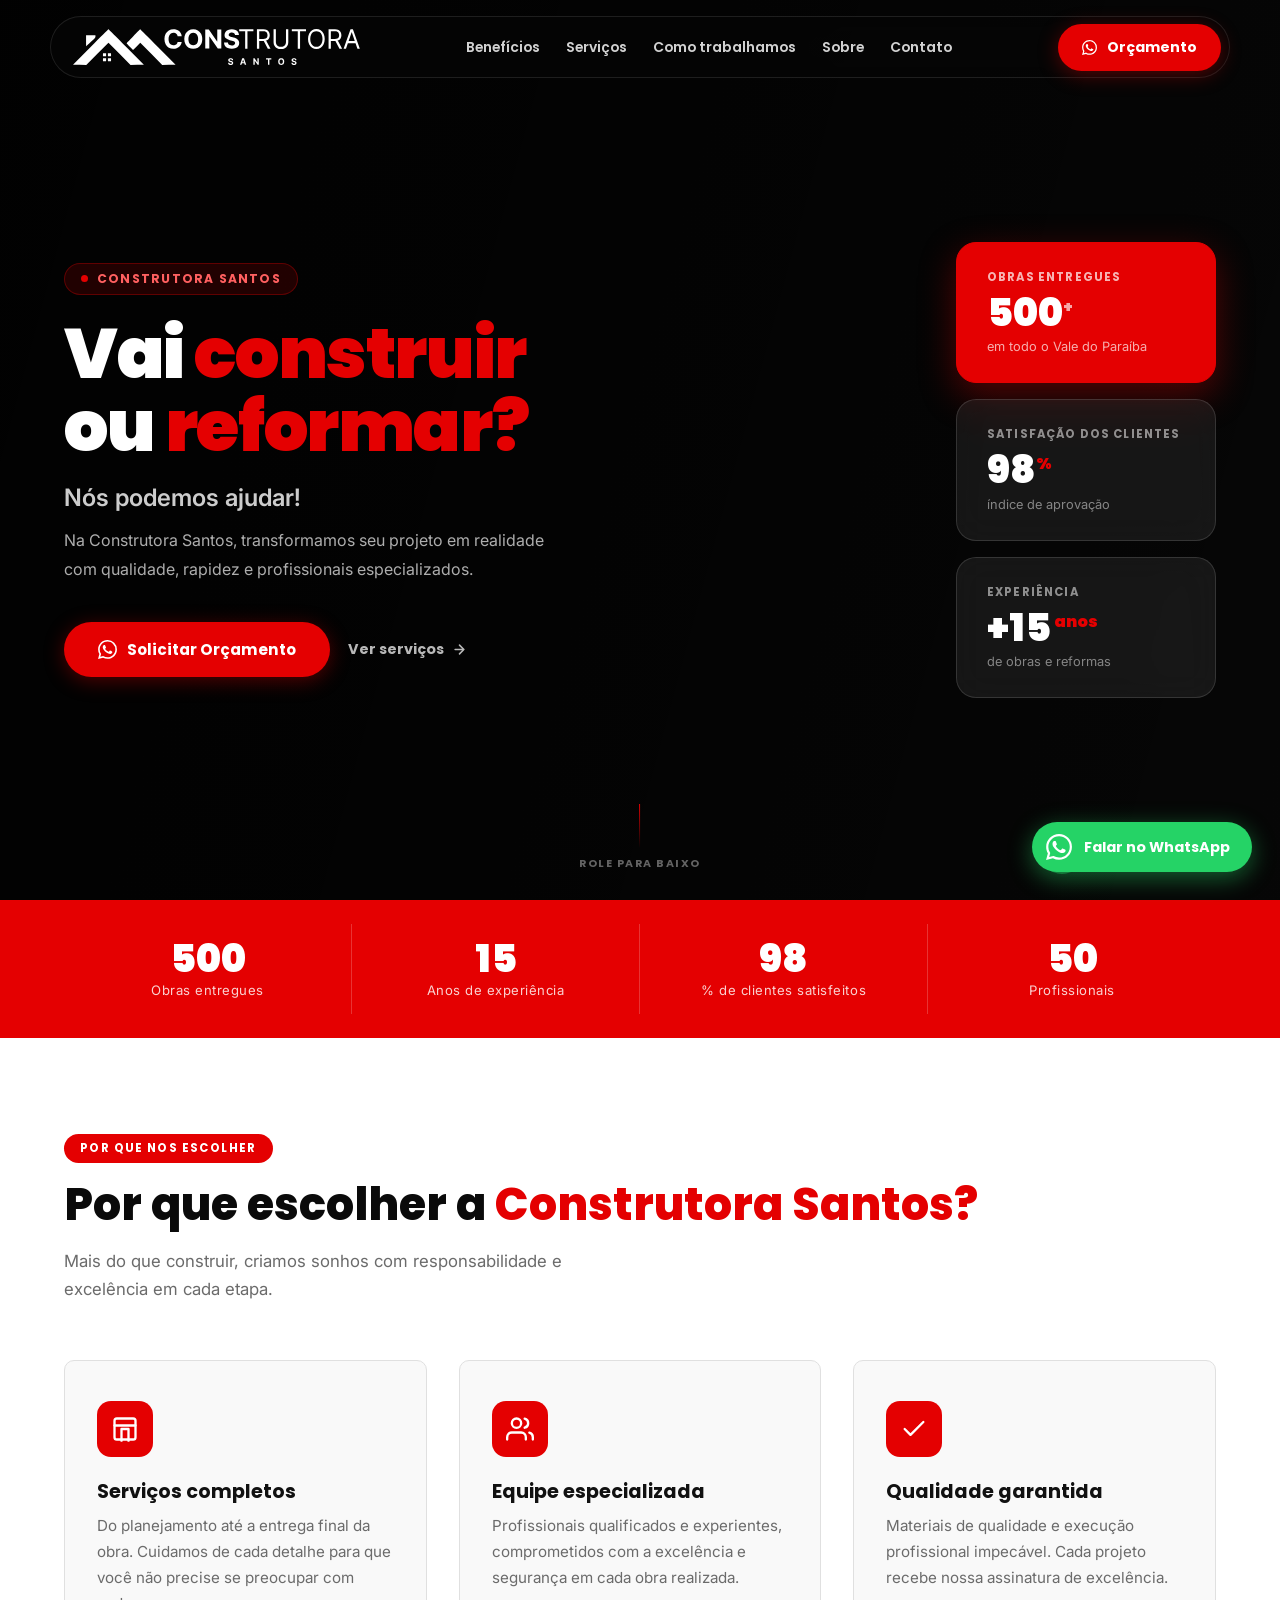
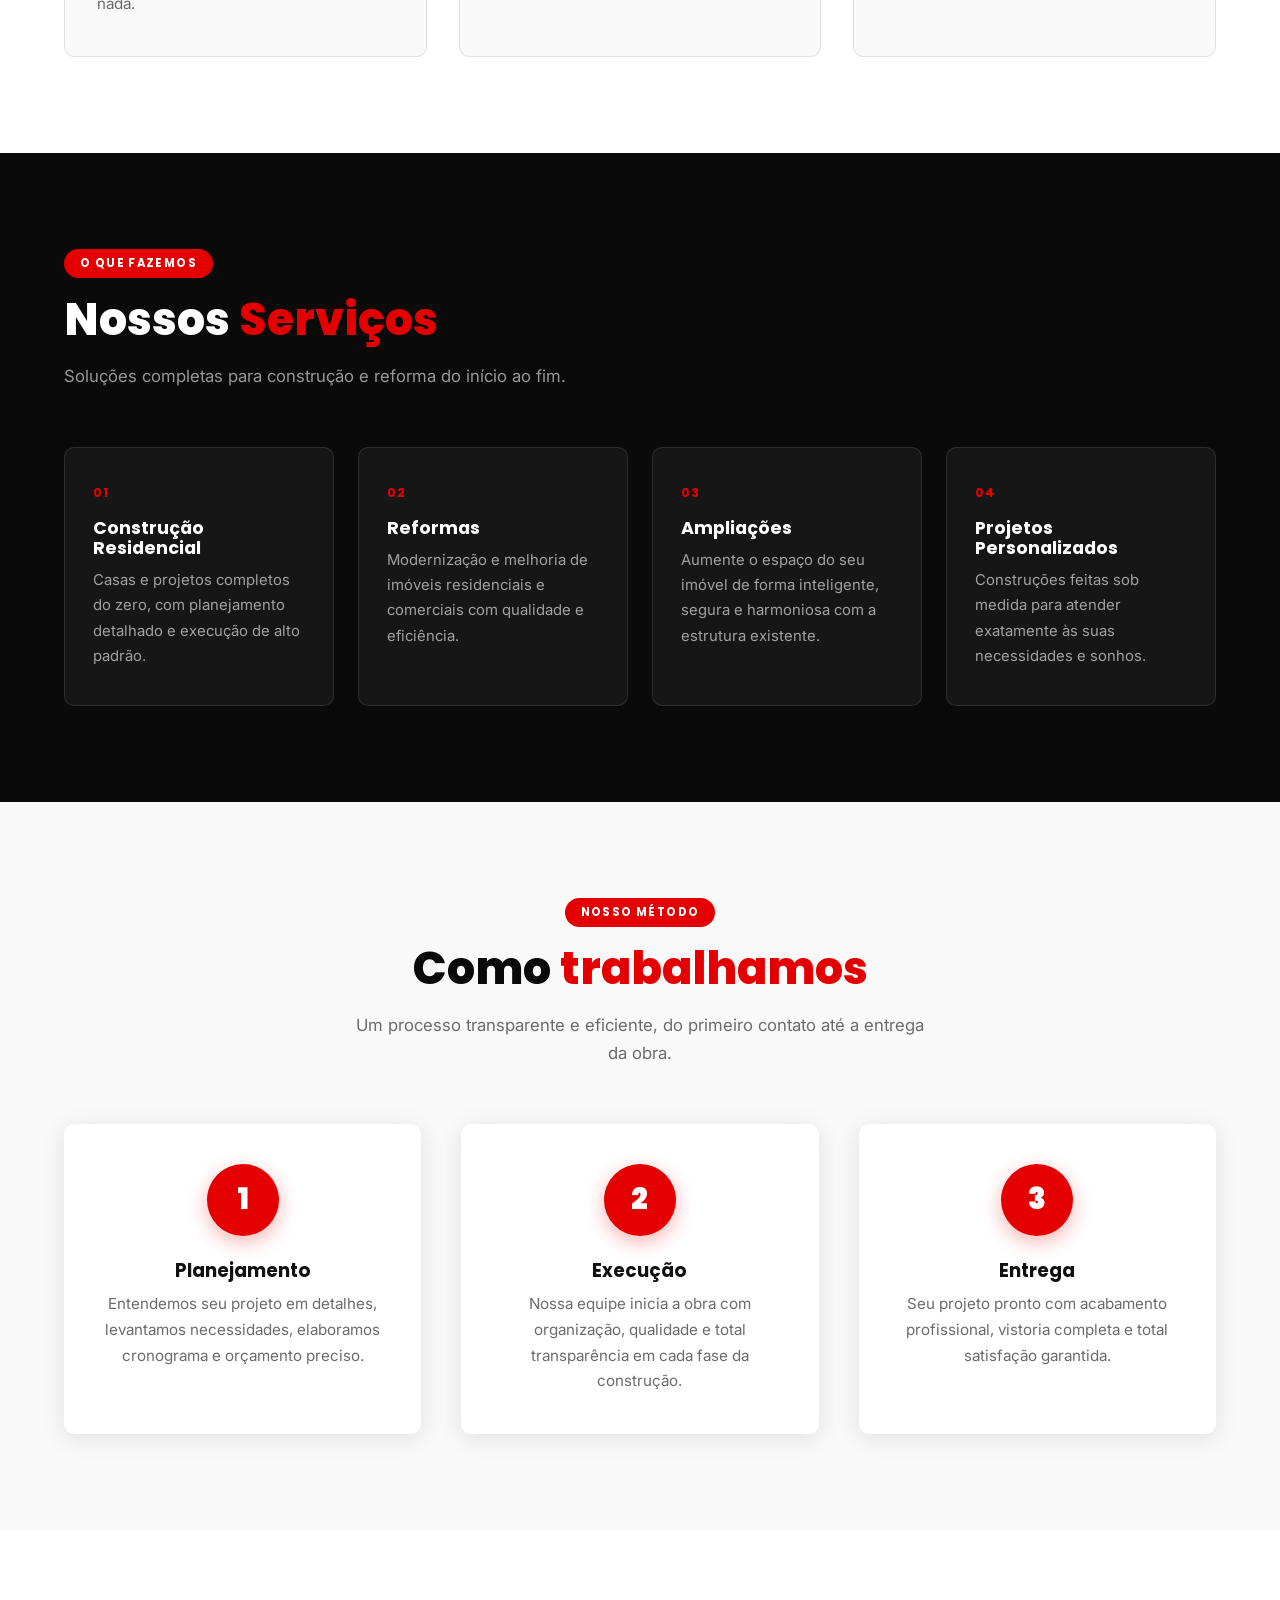
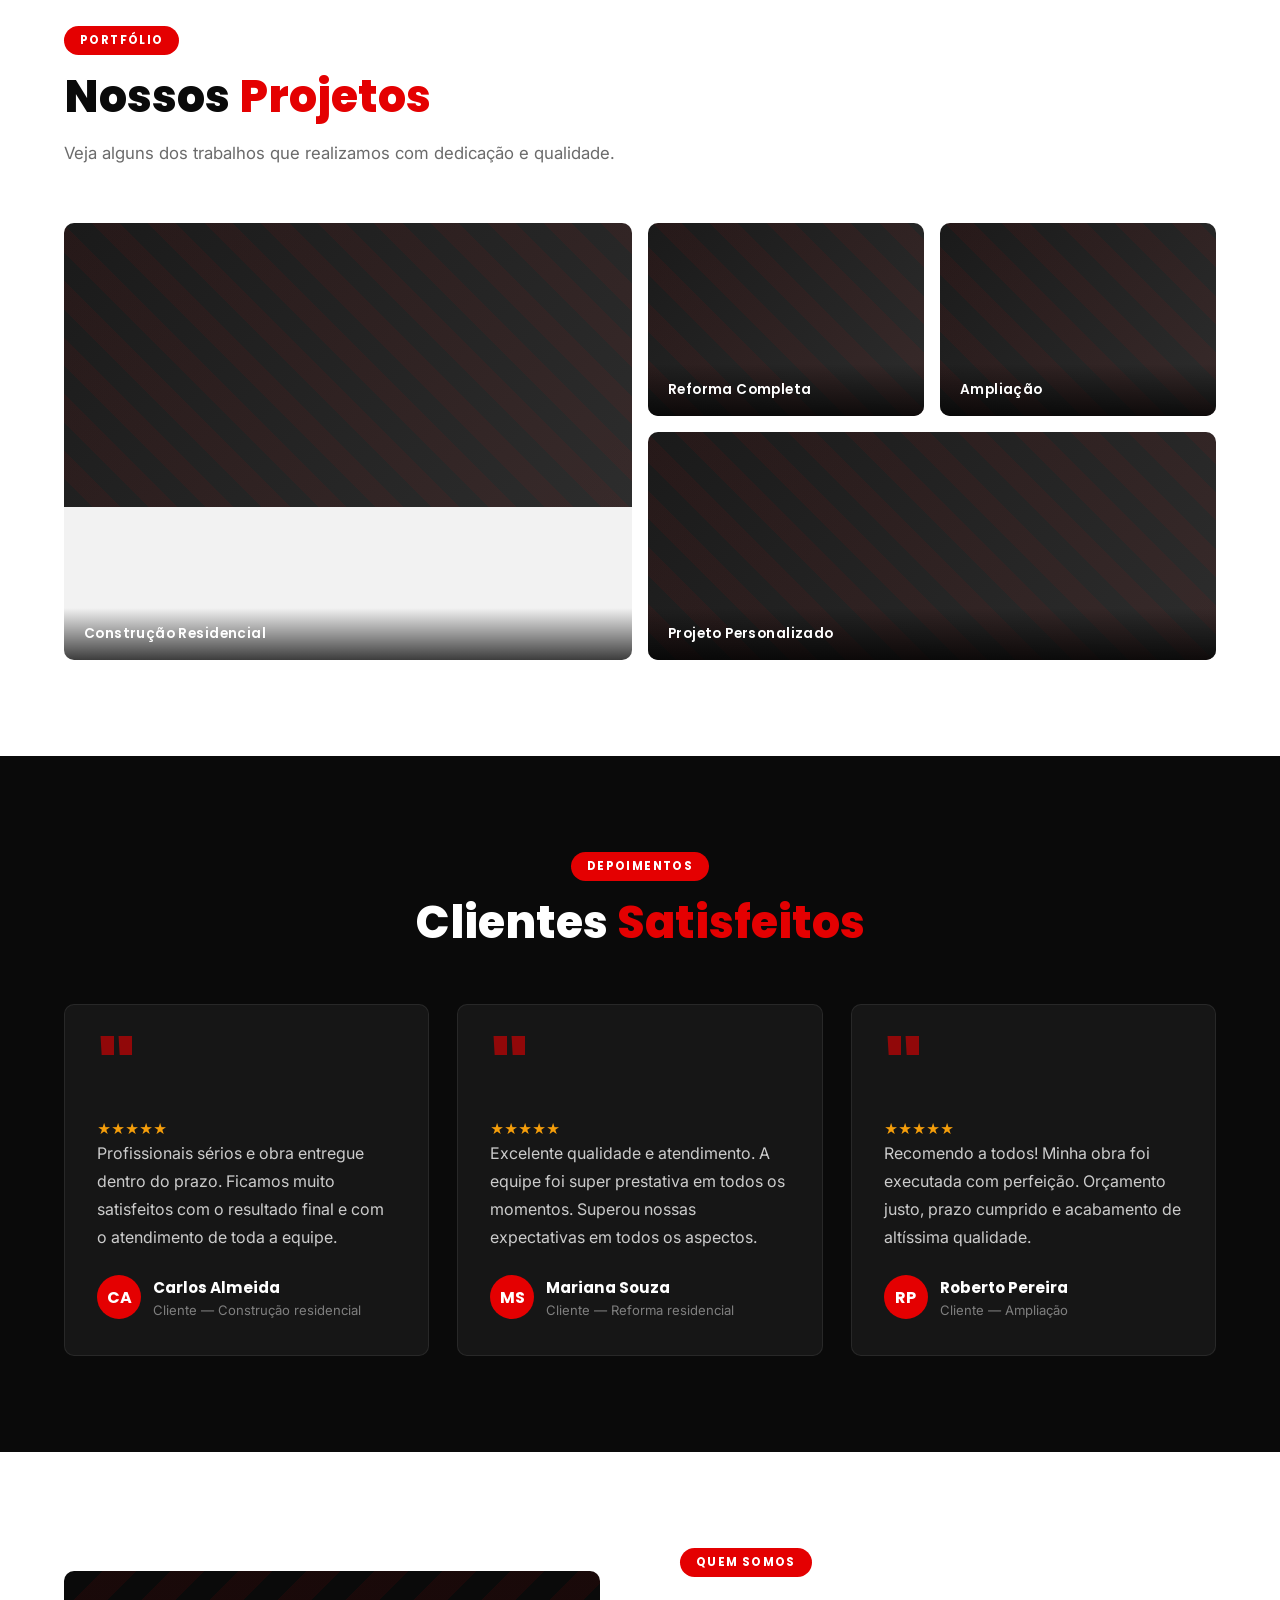
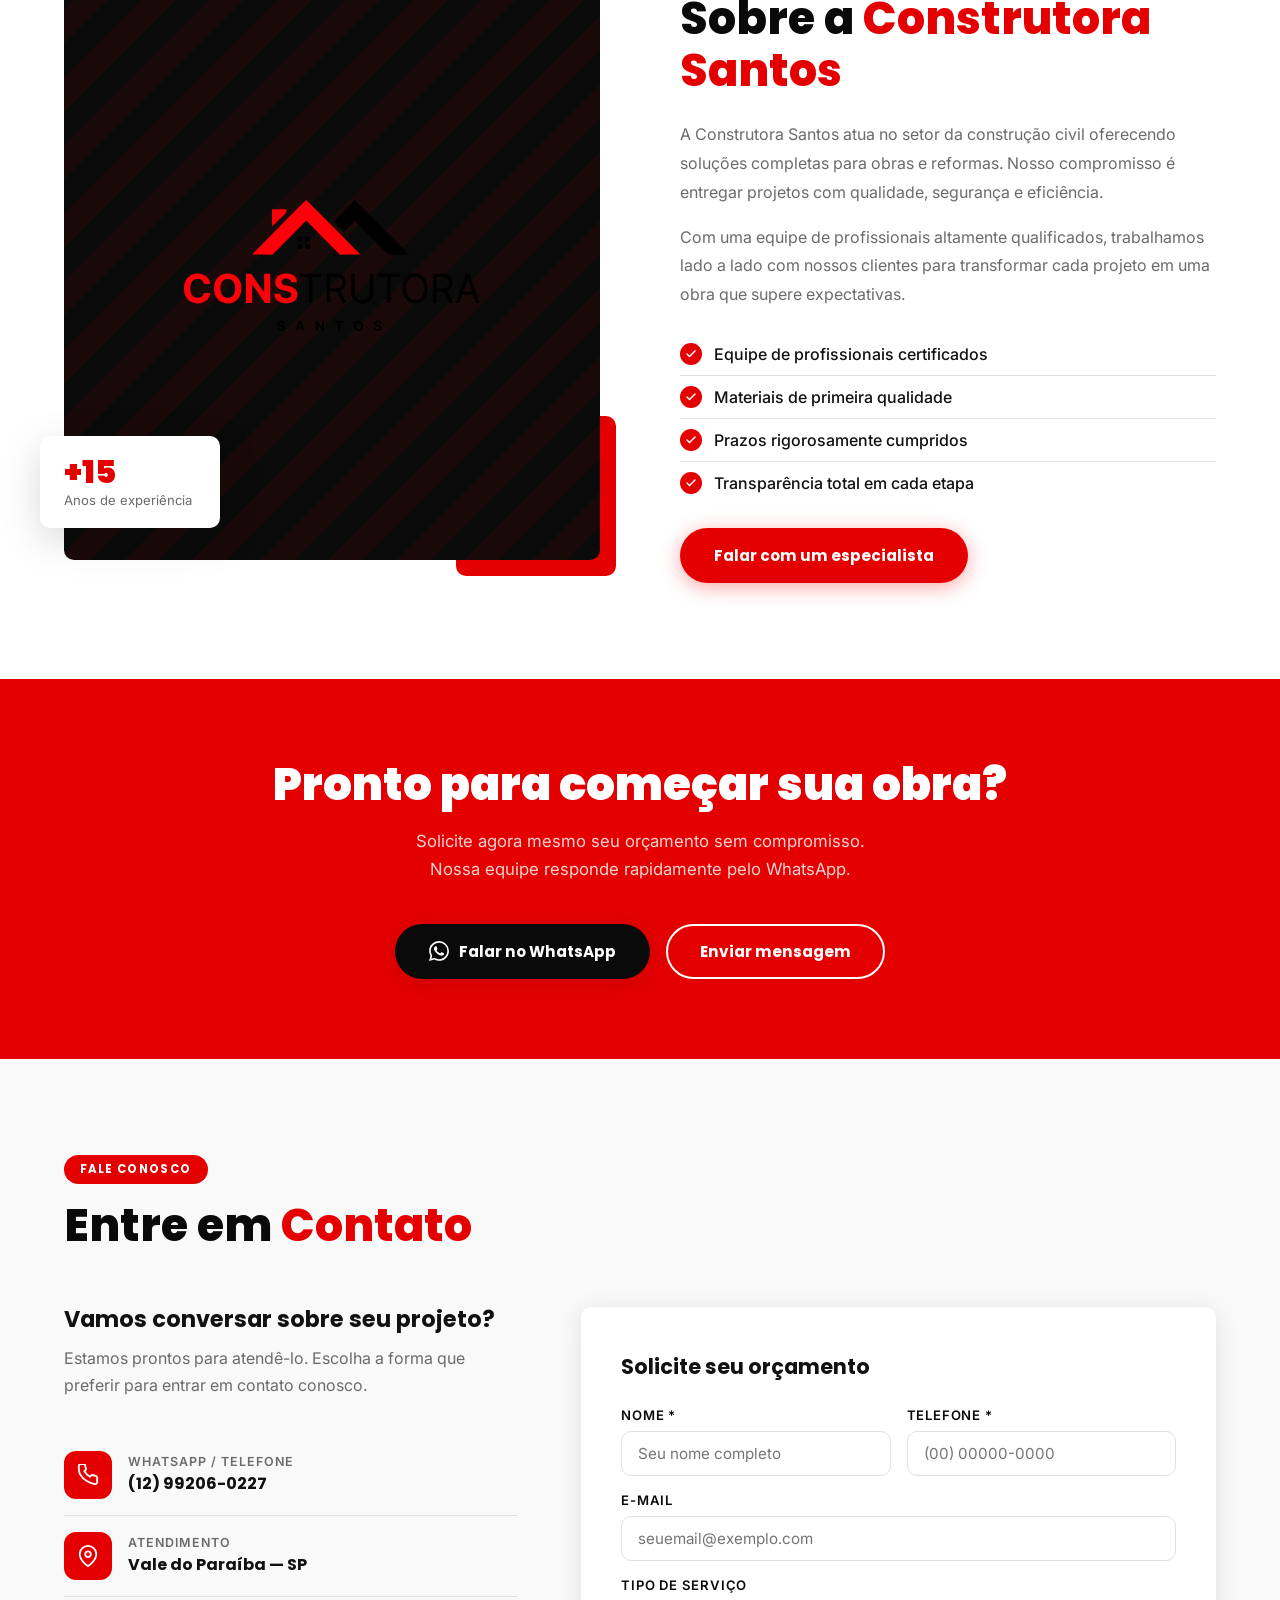
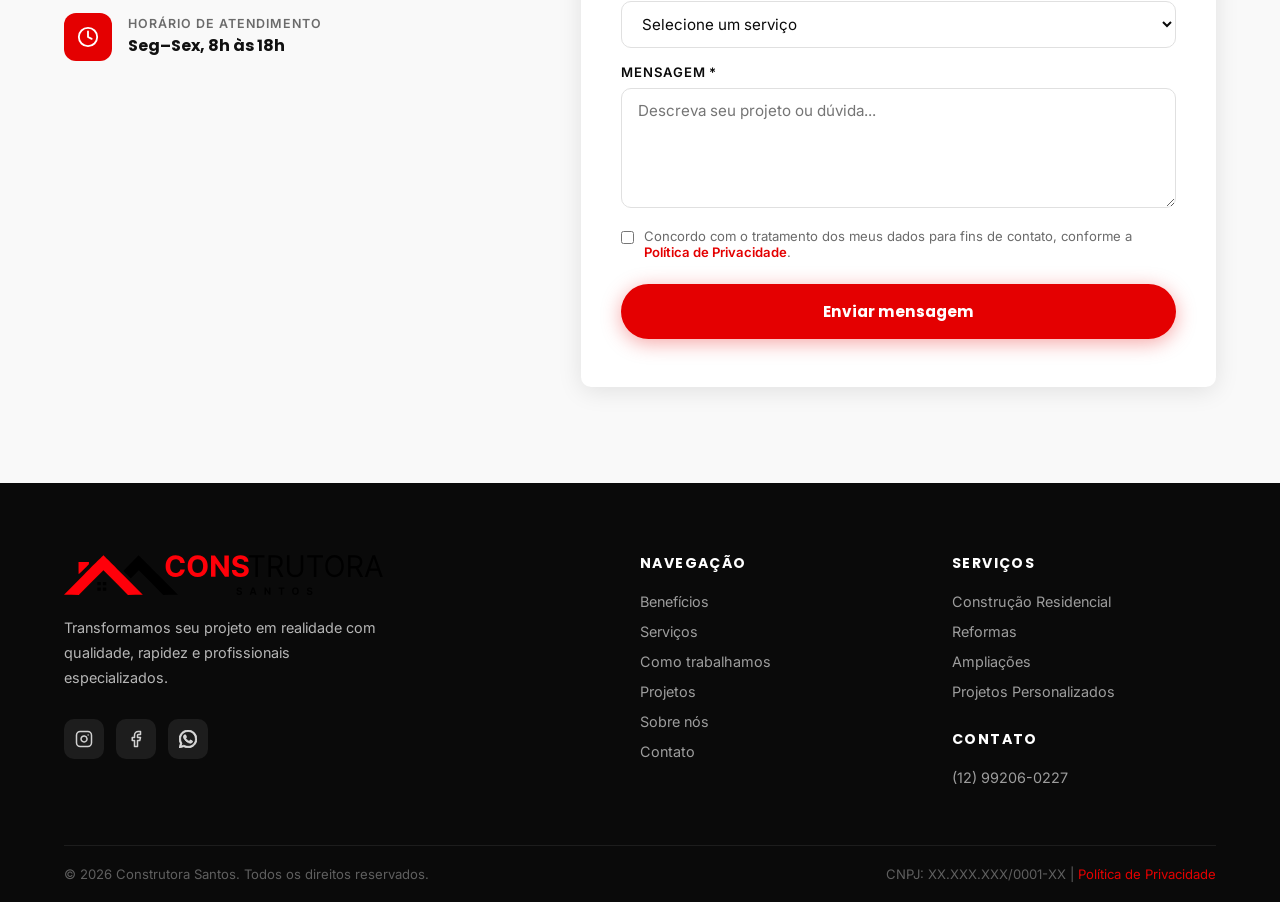
==== index.html @ edf11f4e "feat: site institucional Construtora Santos" ====
<!DOCTYPE html>
<html lang="pt-BR">
<head>
  <meta charset="UTF-8" />
  <meta name="viewport" content="width=device-width, initial-scale=1.0" />
  <title>Construtora Santos | Construção e Reformas com Qualidade</title>
  <meta name="description" content="Vai construir ou reformar? A Construtora Santos transforma seu projeto em realidade com qualidade, rapidez e profissionais especializados." />
  <meta name="keywords" content="construtora, construção civil, reformas, construção residencial, empresa de construção, construtora no Brasil" />
  <meta name="robots" content="index, follow" />
  <link rel="canonical" href="https://construtorasantos.com.br/" />

  <!-- Open Graph -->
  <meta property="og:title" content="Construtora Santos | Construção e Reformas com Qualidade" />
  <meta property="og:description" content="Vai construir ou reformar? A Construtora Santos transforma seu projeto em realidade com qualidade, rapidez e profissionais especializados." />
  <meta property="og:type" content="website" />
  <meta property="og:url" content="https://construtorasantos.com.br/" />

  <!-- Schema.org LocalBusiness -->
  <script type="application/ld+json">
  {
    "@context": "https://schema.org",
    "@type": "LocalBusiness",
    "name": "Construtora Santos",
    "description": "Construção e reformas com qualidade, rapidez e profissionais especializados.",
    "url": "https://construtorasantos.com.br",
    "telephone": "+5512992060227",
    "address": {
      "@type": "PostalAddress",
      "addressCountry": "BR"
    }
  }
  </script>

  <!-- Google Fonts -->
  <link rel="preconnect" href="https://fonts.googleapis.com" />
  <link rel="preconnect" href="https://fonts.gstatic.com" crossorigin />
  <link href="https://fonts.googleapis.com/css2?family=Poppins:wght@400;600;700;800;900&family=Inter:wght@400;500;600&display=swap" rel="stylesheet" />

  <style>
    /* ─── RESET & BASE ─── */
    *, *::before, *::after { box-sizing: border-box; margin: 0; padding: 0; }
    html { scroll-behavior: smooth; font-size: 16px; }
    body {
      font-family: 'Inter', sans-serif;
      background: #ffffff;
      color: #111111;
      overflow-x: hidden;
    }
    img { max-width: 100%; height: auto; display: block; }
    a { text-decoration: none; color: inherit; }
    ul { list-style: none; }

    /* ─── CSS VARIABLES ─── */
    :root {
      --red:     #E40001;
      --red-dk:  #b50001;
      --black:   #0a0a0a;
      --white:   #ffffff;
      --gray-50: #f9f9f9;
      --gray-100:#f2f2f2;
      --gray-200:#e0e0e0;
      --gray-500:#6b6b6b;
      --radius:  10px;
      --shadow:  0 4px 24px rgba(0,0,0,0.10);
      --shadow-lg: 0 12px 40px rgba(0,0,0,0.15);
    }

    /* ─── TYPOGRAPHY ─── */
    h1,h2,h3,h4 { font-family: 'Poppins', sans-serif; line-height: 1.15; }

    /* ─── UTILITY ─── */
    .container { width: 100%; max-width: 1200px; margin: 0 auto; padding: 0 24px; }
    .section { padding: 96px 0; }
    .section-sm { padding: 64px 0; }
    .badge {
      display: inline-block;
      background: var(--red);
      color: var(--white);
      font-family: 'Poppins', sans-serif;
      font-size: 0.72rem;
      font-weight: 700;
      letter-spacing: 0.12em;
      text-transform: uppercase;
      padding: 6px 16px;
      border-radius: 100px;
      margin-bottom: 16px;
    }
    .section-title {
      font-size: clamp(2rem, 4vw, 2.8rem);
      font-weight: 800;
      color: var(--black);
      margin-bottom: 16px;
    }
    .section-title span { color: var(--red); }
    .section-sub {
      font-size: 1.05rem;
      color: var(--gray-500);
      max-width: 580px;
      line-height: 1.7;
    }
    .btn {
      display: inline-flex;
      align-items: center;
      gap: 10px;
      font-family: 'Poppins', sans-serif;
      font-weight: 700;
      font-size: 0.95rem;
      padding: 14px 32px;
      border-radius: 100px;
      cursor: pointer;
      transition: all 0.25s ease;
      border: 2px solid transparent;
    }
    .btn-primary {
      background: var(--red);
      color: var(--white);
      box-shadow: 0 4px 20px rgba(228,0,1,0.35);
    }
    .btn-primary:hover {
      background: var(--red-dk);
      box-shadow: 0 6px 28px rgba(228,0,1,0.45);
      transform: translateY(-2px);
    }
    .btn-outline {
      background: transparent;
      color: var(--white);
      border-color: var(--white);
    }
    .btn-outline:hover {
      background: var(--white);
      color: var(--black);
      transform: translateY(-2px);
    }
    .btn-dark {
      background: var(--black);
      color: var(--white);
      box-shadow: var(--shadow);
    }
    .btn-dark:hover {
      background: #222;
      transform: translateY(-2px);
      box-shadow: var(--shadow-lg);
    }

    /* ─── SCROLL REVEAL ─── */
    .reveal {
      opacity: 0;
      transform: translateY(36px);
      transition: opacity 0.7s ease, transform 0.7s ease;
    }
    .reveal.visible {
      opacity: 1;
      transform: translateY(0);
    }

    /* ─────────────────────────────────────────
       HEADER — Floating Island Nav
    ───────────────────────────────────────── */
    header {
      position: fixed;
      top: 16px;
      left: 50%;
      transform: translateX(-50%);
      width: calc(100% - 32px);
      max-width: 1180px;
      z-index: 1000;
      pointer-events: none;
    }
    .nav-inner {
      pointer-events: all;
      display: flex;
      align-items: center;
      justify-content: space-between;
      gap: 16px;
      height: 62px;
      padding: 0 8px 0 22px;
      background: rgba(6, 6, 6, 0.70);
      backdrop-filter: blur(28px);
      -webkit-backdrop-filter: blur(28px);
      border: 1px solid rgba(255,255,255,0.10);
      border-radius: 100px;
      transition: background 0.4s ease, border-color 0.4s ease, box-shadow 0.4s ease;
    }
    header.scrolled .nav-inner {
      background: rgba(255,255,255,0.97);
      border-color: rgba(0,0,0,0.07);
      box-shadow: 0 8px 48px rgba(0,0,0,0.12), 0 2px 8px rgba(0,0,0,0.06);
    }
    .nav-logo { flex-shrink: 0; }
    .nav-logo img { height: 36px; width: auto; display: block; }
    .nav-links {
      display: flex;
      gap: 26px;
      flex: 1;
      justify-content: center;
    }
    .nav-links a {
      font-family: 'Poppins', sans-serif;
      font-size: 0.87rem;
      font-weight: 600;
      color: rgba(255,255,255,0.82);
      transition: color 0.2s;
      white-space: nowrap;
      padding: 4px 0;
    }
    .nav-links a:hover { color: var(--red); }
    header.scrolled .nav-links a { color: var(--black); }
    header.scrolled .nav-links a:hover { color: var(--red); }
    .nav-cta { flex-shrink: 0; }
    /* hamburger */
    .hamburger {
      display: none;
      flex-direction: column;
      gap: 5px;
      cursor: pointer;
      padding: 6px 8px;
      background: none;
      border: none;
      margin-right: 2px;
    }
    .hamburger span {
      display: block;
      width: 22px; height: 2px;
      background: rgba(255,255,255,0.9);
      border-radius: 4px;
      transition: all 0.3s;
    }
    header.scrolled .hamburger span { background: var(--black); }
    .hamburger.active span:nth-child(1) { transform: rotate(45deg) translate(4px, 4px); }
    .hamburger.active span:nth-child(2) { opacity: 0; transform: scaleX(0); }
    .hamburger.active span:nth-child(3) { transform: rotate(-45deg) translate(4px, -4px); }

    /* mobile nav — dark glass drawer */
    .mobile-menu {
      display: none;
      position: fixed;
      top: 90px; left: 16px; right: 16px;
      background: rgba(8,8,8,0.95);
      backdrop-filter: blur(28px);
      -webkit-backdrop-filter: blur(28px);
      border: 1px solid rgba(255,255,255,0.10);
      border-radius: 20px;
      padding: 12px;
      z-index: 999;
      box-shadow: 0 24px 64px rgba(0,0,0,0.45);
    }
    .mobile-menu.open { display: block; }
    .mobile-menu a {
      display: block;
      font-family: 'Poppins', sans-serif;
      font-weight: 600;
      font-size: 1rem;
      color: rgba(255,255,255,0.80);
      padding: 13px 16px;
      border-radius: 12px;
      transition: background 0.2s, color 0.2s;
    }
    .mobile-menu a:hover, .mobile-menu a:focus { background: rgba(228,0,1,0.15); color: var(--red); }

    /* logo states */
    header:not(.scrolled) .logo-scrolled { display: none; }
    header.scrolled .logo-default { display: none; }

    /* ─────────────────────────────────────────
       HERO — Fixed Parallax Photo
    ───────────────────────────────────────── */
    #hero {
      position: relative;
      min-height: 100svh;
      display: flex;
      align-items: center;
      background-image: url('https://images.unsplash.com/photo-1504307651254-35680f356dfd?auto=format&fit=crop&w=1920&q=80');
      background-size: cover;
      background-position: center 40%;
      background-attachment: fixed;
      background-color: var(--black);
    }
    /* iOS Safari não suporta fixed — fallback suave */
    @supports (-webkit-touch-callout: none) {
      #hero { background-attachment: scroll; }
    }
    .hero-overlay {
      position: absolute;
      inset: 0;
      background: linear-gradient(
        105deg,
        rgba(0,0,0,0.88) 0%,
        rgba(0,0,0,0.72) 45%,
        rgba(0,0,0,0.38) 100%
      );
    }
    .hero-content {
      position: relative;
      z-index: 2;
      padding: 140px 0 100px;
      display: grid;
      grid-template-columns: 1.05fr 0.95fr;
      gap: 56px;
      align-items: center;
      width: 100%;
    }
    /* ── Hero texto (esquerda) ── */
    .hero-tag {
      display: inline-flex;
      align-items: center;
      gap: 9px;
      background: rgba(228,0,1,0.14);
      border: 1px solid rgba(228,0,1,0.32);
      border-radius: 100px;
      padding: 6px 16px;
      font-size: 0.76rem;
      font-weight: 700;
      font-family: 'Poppins', sans-serif;
      color: #ff6060;
      letter-spacing: 0.10em;
      text-transform: uppercase;
      margin-bottom: 22px;
    }
    .hero-tag::before {
      content: '';
      width: 7px; height: 7px;
      background: var(--red);
      border-radius: 50%;
      flex-shrink: 0;
      animation: blink 1.6s ease-in-out infinite;
    }
    @keyframes blink {
      0%, 100% { opacity: 1; box-shadow: 0 0 0 0 rgba(228,0,1,0.6); }
      50%       { opacity: 0.4; box-shadow: 0 0 0 5px rgba(228,0,1,0); }
    }
    .hero-title {
      font-size: clamp(2.8rem, 5.5vw, 5rem);
      font-weight: 900;
      color: var(--white);
      line-height: 1.04;
      letter-spacing: -0.02em;
      margin-bottom: 20px;
    }
    .hero-title em {
      font-style: normal;
      color: var(--red);
    }
    .hero-subtitle {
      font-size: clamp(1.1rem, 2vw, 1.5rem);
      font-weight: 600;
      color: rgba(255,255,255,0.80);
      margin-bottom: 14px;
    }
    .hero-desc {
      font-size: 1rem;
      color: rgba(255,255,255,0.68);
      max-width: 480px;
      line-height: 1.80;
      margin-bottom: 38px;
    }
    .hero-actions {
      display: flex;
      gap: 14px;
      flex-wrap: wrap;
      align-items: center;
    }
    .btn-ghost {
      display: inline-flex;
      align-items: center;
      gap: 8px;
      color: rgba(255,255,255,0.72);
      font-family: 'Poppins', sans-serif;
      font-weight: 700;
      font-size: 0.9rem;
      transition: color 0.2s;
      padding: 14px 4px;
    }
    .btn-ghost:hover { color: var(--white); }
    .btn-ghost svg { transition: transform 0.22s; }
    .btn-ghost:hover svg { transform: translateX(5px); }
    /* ── Hero cards (direita) ── */
    .hero-right {
      display: flex;
      flex-direction: column;
      gap: 16px;
      align-items: flex-end;
    }
    .hero-card {
      background: rgba(255,255,255,0.07);
      border: 1px solid rgba(255,255,255,0.13);
      backdrop-filter: blur(16px);
      -webkit-backdrop-filter: blur(16px);
      border-radius: 20px;
      padding: 26px 30px;
      width: 260px;
      transition: transform 0.3s, background 0.3s;
    }
    .hero-card:hover {
      transform: translateY(-3px);
      background: rgba(255,255,255,0.11);
    }
    .hero-card.accent {
      background: var(--red);
      border-color: var(--red);
      box-shadow: 0 12px 36px rgba(228,0,1,0.35);
    }
    .hero-card.accent:hover { background: var(--red-dk); }
    .hero-card-label {
      font-size: 0.72rem;
      font-weight: 700;
      font-family: 'Poppins', sans-serif;
      color: rgba(255,255,255,0.52);
      text-transform: uppercase;
      letter-spacing: 0.10em;
      margin-bottom: 8px;
    }
    .hero-card.accent .hero-card-label { color: rgba(255,255,255,0.70); }
    .hero-card-value {
      font-family: 'Poppins', sans-serif;
      font-size: 2.4rem;
      font-weight: 900;
      color: var(--white);
      line-height: 1;
    }
    .hero-card-value sup {
      font-size: 1rem;
      color: var(--red);
      vertical-align: super;
    }
    .hero-card.accent .hero-card-value sup { color: rgba(255,255,255,0.65); }
    .hero-card-sub {
      font-size: 0.80rem;
      color: rgba(255,255,255,0.48);
      margin-top: 6px;
      line-height: 1.4;
    }
    .hero-card.accent .hero-card-sub { color: rgba(255,255,255,0.68); }
    /* ── Scroll hint ── */
    .hero-scroll-hint {
      position: absolute;
      bottom: 28px; left: 50%;
      transform: translateX(-50%);
      z-index: 3;
      display: flex;
      flex-direction: column;
      align-items: center;
      gap: 8px;
      color: rgba(255,255,255,0.38);
      font-size: 0.68rem;
      font-family: 'Poppins', sans-serif;
      font-weight: 700;
      letter-spacing: 0.14em;
      text-transform: uppercase;
    }
    .scroll-line {
      width: 1px;
      height: 44px;
      background: linear-gradient(to bottom, var(--red), transparent);
      animation: scrollLine 2s ease-in-out infinite;
    }
    @keyframes scrollLine {
      0%   { transform: scaleY(0) translateY(0); transform-origin: top; }
      50%  { transform: scaleY(1) translateY(0); transform-origin: top; }
      100% { transform: scaleY(0) translateY(44px); transform-origin: bottom; }
    }
    /* ── Hero responsive ── */
    @media (max-width: 960px) {
      .hero-content { grid-template-columns: 1fr; padding: 140px 0 90px; }
      .hero-right { display: none; }
    }

    /* ─────────────────────────────────────────
       STRIP / NÚMEROS
    ───────────────────────────────────────── */
    #strip {
      background: var(--red);
      padding: 24px 0;
      overflow: hidden;
    }
    .strip-inner {
      display: flex;
      gap: 0;
      flex-wrap: wrap;
    }
    .strip-item {
      flex: 1 1 200px;
      text-align: center;
      padding: 16px 24px;
      border-right: 1px solid rgba(255,255,255,0.2);
    }
    .strip-item:last-child { border-right: none; }
    .strip-num {
      font-family: 'Poppins', sans-serif;
      font-size: 2.4rem;
      font-weight: 900;
      color: var(--white);
      line-height: 1;
    }
    .strip-label {
      font-size: 0.82rem;
      color: rgba(255,255,255,0.82);
      margin-top: 4px;
      letter-spacing: 0.04em;
    }

    /* ─────────────────────────────────────────
       BENEFÍCIOS
    ───────────────────────────────────────── */
    #beneficios { background: var(--white); }
    .beneficios-grid {
      display: grid;
      grid-template-columns: repeat(auto-fit, minmax(280px, 1fr));
      gap: 32px;
      margin-top: 56px;
    }
    .beneficio-card {
      background: var(--gray-50);
      border-radius: var(--radius);
      padding: 40px 32px;
      border: 1px solid var(--gray-200);
      position: relative;
      overflow: hidden;
      transition: transform 0.3s, box-shadow 0.3s;
    }
    .beneficio-card::before {
      content: '';
      position: absolute;
      top: 0; left: 0;
      width: 4px; height: 100%;
      background: var(--red);
      transform: scaleY(0);
      transform-origin: top;
      transition: transform 0.3s;
    }
    .beneficio-card:hover { transform: translateY(-6px); box-shadow: var(--shadow-lg); }
    .beneficio-card:hover::before { transform: scaleY(1); }
    .beneficio-icon {
      width: 56px; height: 56px;
      background: var(--red);
      border-radius: 14px;
      display: flex; align-items: center; justify-content: center;
      margin-bottom: 24px;
    }
    .beneficio-icon svg { width: 28px; height: 28px; stroke: var(--white); }
    .beneficio-card h3 {
      font-size: 1.2rem;
      font-weight: 700;
      margin-bottom: 10px;
    }
    .beneficio-card p { color: var(--gray-500); line-height: 1.7; font-size: 0.95rem; }

    /* ─────────────────────────────────────────
       SERVIÇOS
    ───────────────────────────────────────── */
    #servicos { background: var(--black); }
    #servicos .section-title { color: var(--white); }
    #servicos .section-sub { color: rgba(255,255,255,0.58); }
    .servicos-grid {
      display: grid;
      grid-template-columns: repeat(auto-fit, minmax(250px, 1fr));
      gap: 24px;
      margin-top: 56px;
    }
    .servico-card {
      background: rgba(255,255,255,0.05);
      border: 1px solid rgba(255,255,255,0.10);
      border-radius: var(--radius);
      padding: 36px 28px;
      transition: all 0.3s;
      cursor: default;
    }
    .servico-card:hover {
      background: var(--red);
      border-color: var(--red);
      transform: translateY(-4px);
      box-shadow: 0 12px 36px rgba(228,0,1,0.30);
    }
    .servico-num {
      font-family: 'Poppins', sans-serif;
      font-size: 0.78rem;
      font-weight: 700;
      color: var(--red);
      letter-spacing: 0.12em;
      text-transform: uppercase;
      margin-bottom: 16px;
      transition: color 0.3s;
    }
    .servico-card:hover .servico-num { color: rgba(255,255,255,0.6); }
    .servico-card h3 {
      font-size: 1.1rem;
      font-weight: 700;
      color: var(--white);
      margin-bottom: 10px;
    }
    .servico-card p { color: rgba(255,255,255,0.60); font-size: 0.93rem; line-height: 1.7; }
    .servico-card:hover p { color: rgba(255,255,255,0.85); }

    /* ─────────────────────────────────────────
       PROCESSO
    ───────────────────────────────────────── */
    #processo { background: var(--gray-50); }
    .processo-steps {
      display: grid;
      grid-template-columns: repeat(auto-fit, minmax(280px, 1fr));
      gap: 40px;
      margin-top: 56px;
      position: relative;
    }
    .step {
      text-align: center;
      padding: 40px 28px;
      background: var(--white);
      border-radius: var(--radius);
      box-shadow: var(--shadow);
      position: relative;
    }
    .step-number {
      width: 72px; height: 72px;
      background: var(--red);
      color: var(--white);
      font-family: 'Poppins', sans-serif;
      font-size: 1.8rem;
      font-weight: 900;
      border-radius: 50%;
      display: flex; align-items: center; justify-content: center;
      margin: 0 auto 24px;
      box-shadow: 0 6px 20px rgba(228,0,1,0.30);
    }
    .step h3 { font-size: 1.15rem; font-weight: 700; margin-bottom: 10px; }
    .step p { color: var(--gray-500); line-height: 1.7; font-size: 0.95rem; }

    /* ─────────────────────────────────────────
       GALERIA
    ───────────────────────────────────────── */
    #galeria { background: var(--white); }
    .galeria-grid {
      display: grid;
      grid-template-columns: repeat(4, 1fr);
      grid-template-rows: auto;
      gap: 16px;
      margin-top: 56px;
    }
    .galeria-item {
      border-radius: var(--radius);
      overflow: hidden;
      background: var(--gray-100);
      position: relative;
    }
    .galeria-item:nth-child(1) { grid-column: span 2; grid-row: span 2; }
    .galeria-item:nth-child(4) { grid-column: span 2; }
    .galeria-placeholder {
      width: 100%;
      padding-top: 70%;
      background: linear-gradient(135deg, #1a1a1a 0%, #2d2d2d 100%);
      position: relative;
      overflow: hidden;
    }
    .galeria-item:nth-child(1) .galeria-placeholder { padding-top: 50%; }
    .galeria-item:nth-child(4) .galeria-placeholder { padding-top: 40%; }
    .galeria-placeholder::before {
      content: '';
      position: absolute;
      inset: 0;
      background: repeating-linear-gradient(
        45deg,
        transparent,
        transparent 20px,
        rgba(228,0,1,0.06) 20px,
        rgba(228,0,1,0.06) 40px
      );
    }
    .galeria-label {
      position: absolute;
      bottom: 0; left: 0; right: 0;
      padding: 16px 20px;
      background: linear-gradient(to top, rgba(0,0,0,0.75), transparent);
      display: flex;
      align-items: flex-end;
    }
    .galeria-label span {
      font-family: 'Poppins', sans-serif;
      font-weight: 600;
      font-size: 0.85rem;
      color: var(--white);
      letter-spacing: 0.03em;
    }
    .galeria-item img {
      width: 100%;
      height: 100%;
      object-fit: cover;
      display: block;
      transition: transform 0.5s ease;
    }
    .galeria-item:hover img { transform: scale(1.05); }
    .galeria-item-inner {
      position: relative;
      overflow: hidden;
      height: 100%;
    }

    /* ─────────────────────────────────────────
       DEPOIMENTOS
    ───────────────────────────────────────── */
    #depoimentos { background: var(--black); }
    #depoimentos .section-title { color: var(--white); }
    .depoimentos-grid {
      display: grid;
      grid-template-columns: repeat(auto-fit, minmax(300px, 1fr));
      gap: 28px;
      margin-top: 56px;
    }
    .depoimento-card {
      background: rgba(255,255,255,0.05);
      border: 1px solid rgba(255,255,255,0.08);
      border-radius: var(--radius);
      padding: 36px 32px;
      position: relative;
    }
    .depoimento-card::before {
      content: '"';
      font-family: 'Poppins', sans-serif;
      font-size: 5rem;
      font-weight: 900;
      color: var(--red);
      line-height: 0.8;
      display: block;
      margin-bottom: 16px;
      opacity: 0.6;
    }
    .depoimento-card p {
      color: rgba(255,255,255,0.78);
      line-height: 1.75;
      font-size: 1rem;
      margin-bottom: 24px;
    }
    .depoimento-autor {
      display: flex;
      align-items: center;
      gap: 12px;
    }
    .author-avatar {
      width: 44px; height: 44px;
      border-radius: 50%;
      background: var(--red);
      display: flex; align-items: center; justify-content: center;
      font-family: 'Poppins', sans-serif;
      font-weight: 700;
      font-size: 1rem;
      color: var(--white);
    }
    .author-info span {
      display: block;
      font-family: 'Poppins', sans-serif;
      font-weight: 700;
      color: var(--white);
      font-size: 0.95rem;
    }
    .author-info small {
      color: rgba(255,255,255,0.45);
      font-size: 0.82rem;
    }
    .stars {
      color: #F59E0B;
      font-size: 0.85rem;
      margin-bottom: 2px;
    }

    /* ─────────────────────────────────────────
       SOBRE
    ───────────────────────────────────────── */
    #sobre { background: var(--white); }
    .sobre-grid {
      display: grid;
      grid-template-columns: 1fr 1fr;
      gap: 80px;
      align-items: center;
    }
    .sobre-img-wrap {
      position: relative;
    }
    .sobre-img-bg {
      width: 100%;
      padding-top: 110%;
      background: var(--black);
      border-radius: var(--radius);
      position: relative;
      overflow: hidden;
    }
    .sobre-img-bg::before {
      content: '';
      position: absolute;
      inset: 0;
      background: repeating-linear-gradient(
        -45deg,
        transparent,
        transparent 24px,
        rgba(228,0,1,0.07) 24px,
        rgba(228,0,1,0.07) 48px
      );
    }
    .sobre-img-accent {
      position: absolute;
      bottom: -16px; right: -16px;
      width: 160px; height: 160px;
      background: var(--red);
      border-radius: var(--radius);
      z-index: -1;
    }
    .sobre-badge-float {
      position: absolute;
      bottom: 32px; left: -24px;
      background: var(--white);
      border-radius: var(--radius);
      padding: 20px 24px;
      box-shadow: var(--shadow-lg);
      min-width: 180px;
    }
    .sobre-badge-float .num {
      font-family: 'Poppins', sans-serif;
      font-size: 2rem;
      font-weight: 900;
      color: var(--red);
      line-height: 1;
    }
    .sobre-badge-float .desc {
      font-size: 0.82rem;
      color: var(--gray-500);
      margin-top: 4px;
    }
    .sobre-text .section-title { margin-bottom: 24px; }
    .sobre-text p {
      color: var(--gray-500);
      line-height: 1.8;
      font-size: 1rem;
      margin-bottom: 16px;
    }
    .sobre-list { margin: 24px 0; }
    .sobre-list li {
      display: flex;
      align-items: center;
      gap: 12px;
      font-weight: 500;
      padding: 10px 0;
      border-bottom: 1px solid var(--gray-200);
    }
    .sobre-list li:last-child { border-bottom: none; }
    .check-icon {
      width: 22px; height: 22px;
      background: var(--red);
      border-radius: 50%;
      display: flex; align-items: center; justify-content: center;
      flex-shrink: 0;
    }
    .check-icon svg { width: 12px; height: 12px; stroke: var(--white); }

    /* ─────────────────────────────────────────
       CTA SECTION
    ───────────────────────────────────────── */
    #cta {
      background: var(--red);
      padding: 80px 0;
    }
    .cta-inner {
      text-align: center;
    }
    .cta-inner h2 {
      font-size: clamp(2rem, 4vw, 2.8rem);
      font-weight: 900;
      color: var(--white);
      margin-bottom: 16px;
    }
    .cta-inner p {
      font-size: 1.05rem;
      color: rgba(255,255,255,0.82);
      margin-bottom: 40px;
      max-width: 500px;
      margin-left: auto;
      margin-right: auto;
      line-height: 1.7;
    }
    .cta-buttons { display: flex; justify-content: center; gap: 16px; flex-wrap: wrap; }

    /* ─────────────────────────────────────────
       CONTATO
    ───────────────────────────────────────── */
    #contato { background: var(--gray-50); }
    .contato-grid {
      display: grid;
      grid-template-columns: 1fr 1.4fr;
      gap: 64px;
      margin-top: 56px;
      align-items: start;
    }
    .contato-info h3 {
      font-size: 1.4rem;
      font-weight: 700;
      margin-bottom: 12px;
    }
    .contato-info p {
      color: var(--gray-500);
      line-height: 1.7;
      margin-bottom: 36px;
    }
    .contato-item {
      display: flex;
      align-items: center;
      gap: 16px;
      padding: 16px 0;
      border-bottom: 1px solid var(--gray-200);
    }
    .contato-item:last-child { border-bottom: none; }
    .contato-item-icon {
      width: 48px; height: 48px;
      background: var(--red);
      border-radius: 12px;
      display: flex; align-items: center; justify-content: center;
      flex-shrink: 0;
    }
    .contato-item-icon svg { width: 22px; height: 22px; stroke: var(--white); }
    .contato-item-text span {
      display: block;
      font-size: 0.78rem;
      color: var(--gray-500);
      text-transform: uppercase;
      letter-spacing: 0.08em;
      font-weight: 600;
      margin-bottom: 2px;
    }
    .contato-item-text strong {
      font-family: 'Poppins', sans-serif;
      font-weight: 700;
      font-size: 1rem;
    }
    /* form */
    .contact-form {
      background: var(--white);
      border-radius: var(--radius);
      padding: 48px 40px;
      box-shadow: var(--shadow);
    }
    .contact-form h3 {
      font-size: 1.3rem;
      font-weight: 700;
      margin-bottom: 28px;
    }
    .form-row {
      display: grid;
      grid-template-columns: 1fr 1fr;
      gap: 16px;
    }
    .form-group { margin-bottom: 16px; }
    .form-group label {
      display: block;
      font-size: 0.82rem;
      font-weight: 600;
      color: var(--black);
      margin-bottom: 8px;
      text-transform: uppercase;
      letter-spacing: 0.06em;
    }
    .form-group input,
    .form-group textarea,
    .form-group select {
      width: 100%;
      padding: 12px 16px;
      border: 1.5px solid var(--gray-200);
      border-radius: var(--radius);
      font-family: 'Inter', sans-serif;
      font-size: 0.95rem;
      color: var(--black);
      background: var(--white);
      transition: border-color 0.2s;
      outline: none;
    }
    .form-group input:focus,
    .form-group textarea:focus {
      border-color: var(--red);
    }
    .form-group textarea {
      resize: vertical;
      min-height: 120px;
    }
    .form-check {
      display: flex;
      align-items: flex-start;
      gap: 10px;
      margin-bottom: 24px;
    }
    .form-check input[type="checkbox"] {
      margin-top: 3px;
      accent-color: var(--red);
      width: auto;
    }
    .form-check label {
      font-size: 0.82rem;
      color: var(--gray-500);
      text-transform: none;
      letter-spacing: 0;
      font-weight: normal;
    }
    .form-check label a { color: var(--red); font-weight: 600; }
    .form-submit { width: 100%; justify-content: center; cursor: pointer; }
    .form-success {
      display: none;
      text-align: center;
      padding: 24px;
      background: #f0fdf4;
      border: 1.5px solid #86efac;
      border-radius: var(--radius);
      color: #166534;
      font-weight: 600;
      margin-top: 16px;
    }

    /* ─────────────────────────────────────────
       WHATSAPP FLUTUANTE
    ───────────────────────────────────────── */
    .whatsapp-float {
      position: fixed;
      bottom: 28px; right: 28px;
      z-index: 9999;
      display: flex;
      flex-direction: column;
      align-items: flex-end;
      gap: 12px;
    }
    .whatsapp-float a {
      display: flex;
      align-items: center;
      gap: 12px;
      background: #25D366;
      color: var(--white);
      font-family: 'Poppins', sans-serif;
      font-weight: 700;
      font-size: 0.9rem;
      padding: 12px 22px 12px 14px;
      border-radius: 100px;
      box-shadow: 0 6px 24px rgba(37,211,102,0.45);
      transition: transform 0.25s, box-shadow 0.25s;
      white-space: nowrap;
    }
    .whatsapp-float a:hover {
      transform: scale(1.05);
      box-shadow: 0 10px 32px rgba(37,211,102,0.55);
    }
    .whatsapp-float svg { width: 26px; height: 26px; fill: var(--white); flex-shrink: 0; }
    .wa-pulse {
      position: absolute;
      top: 8px; left: 8px;
      width: 44px; height: 44px;
      border-radius: 50%;
      background: #25D366;
      opacity: 0.4;
      animation: pulse 1.8s ease-out infinite;
      z-index: -1;
    }
    @keyframes pulse {
      0%   { transform: scale(1); opacity: 0.4; }
      100% { transform: scale(2.2); opacity: 0; }
    }

    /* ─────────────────────────────────────────
       FOOTER
    ───────────────────────────────────────── */
    footer {
      background: var(--black);
      color: rgba(255,255,255,0.70);
      padding: 72px 0 0;
    }
    .footer-grid {
      display: grid;
      grid-template-columns: 2fr 1fr 1fr;
      gap: 48px;
      padding-bottom: 48px;
      border-bottom: 1px solid rgba(255,255,255,0.08);
    }
    .footer-brand img { height: 40px; margin-bottom: 20px; }
    .footer-brand p {
      font-size: 0.9rem;
      line-height: 1.75;
      max-width: 320px;
      margin-bottom: 28px;
    }
    .footer-social {
      display: flex;
      gap: 12px;
    }
    .footer-social a {
      width: 40px; height: 40px;
      background: rgba(255,255,255,0.08);
      border-radius: 10px;
      display: flex; align-items: center; justify-content: center;
      transition: background 0.25s;
    }
    .footer-social a:hover { background: var(--red); }
    .footer-social svg { width: 18px; height: 18px; stroke: rgba(255,255,255,0.8); }
    .footer-col h4 {
      font-family: 'Poppins', sans-serif;
      font-size: 0.88rem;
      font-weight: 700;
      color: var(--white);
      text-transform: uppercase;
      letter-spacing: 0.1em;
      margin-bottom: 20px;
    }
    .footer-col ul li { margin-bottom: 10px; }
    .footer-col ul li a {
      font-size: 0.9rem;
      color: rgba(255,255,255,0.6);
      transition: color 0.2s;
    }
    .footer-col ul li a:hover { color: var(--red); }
    .footer-bottom {
      display: flex;
      align-items: center;
      justify-content: space-between;
      padding: 20px 0;
      flex-wrap: wrap;
      gap: 12px;
    }
    .footer-bottom p { font-size: 0.82rem; color: rgba(255,255,255,0.35); }
    .footer-bottom a { color: var(--red); }

    /* ─────────────────────────────────────────
       RESPONSIVE
    ───────────────────────────────────────── */
    @media (max-width: 1024px) {
      .sobre-grid { grid-template-columns: 1fr; }
      .sobre-img-wrap { max-width: 500px; margin: 0 auto; }
      .contato-grid { grid-template-columns: 1fr; }
      .footer-grid { grid-template-columns: 1fr 1fr; }
    }

    @media (max-width: 768px) {
      .section { padding: 72px 0; }
      .nav-links, .nav-cta { display: none; }
      .hamburger { display: flex; }
      .hero-actions { flex-direction: column; align-items: flex-start; }
      .hero-actions .btn, .hero-actions .btn-ghost { width: auto; }
      .galeria-grid {
        grid-template-columns: 1fr 1fr;
      }
      .galeria-item:nth-child(1) { grid-column: span 2; }
      .galeria-item:nth-child(4) { grid-column: span 1; }
      .footer-grid { grid-template-columns: 1fr; }
      .hero-title { font-size: clamp(2.2rem, 9vw, 3.2rem); }
      .form-row { grid-template-columns: 1fr; }
      .contact-form { padding: 32px 24px; }
    }

    @media (max-width: 480px) {
      .strip-item { border-right: none; border-bottom: 1px solid rgba(255,255,255,0.15); }
      .strip-item:last-child { border-bottom: none; }
      .galeria-grid { grid-template-columns: 1fr; }
      .galeria-item:nth-child(1),
      .galeria-item:nth-child(4) { grid-column: span 1; }
      .hero-actions { flex-direction: column; }
      .hero-actions .btn { width: 100%; justify-content: center; }
    }
  </style>
</head>
<body>

<!-- ══════════════════════════════════════════
     HEADER
══════════════════════════════════════════ -->
<header id="header">
  <div class="nav-inner">
    <a href="#hero" class="nav-logo" aria-label="Construtora Santos">
      <!-- Logo branca no pill escuro -->
      <img class="logo-default" src="Logo/logo2.svg" alt="Construtora Santos" style="filter: brightness(0) invert(1);" />
      <!-- Logo original no pill claro (após scroll) -->
      <img class="logo-scrolled" src="Logo/logo2.svg" alt="Construtora Santos" />
    </a>

    <ul class="nav-links" role="list">
      <li><a href="#beneficios">Benefícios</a></li>
      <li><a href="#servicos">Serviços</a></li>
      <li><a href="#processo">Como trabalhamos</a></li>
      <li><a href="#sobre">Sobre</a></li>
      <li><a href="#contato">Contato</a></li>
    </ul>

    <div class="nav-cta">
      <a href="https://wa.me/5512992060227" class="btn btn-primary" target="_blank" rel="noopener" style="padding: 11px 22px; font-size:0.875rem;">
        <svg width="15" height="15" viewBox="0 0 24 24" fill="currentColor"><path d="M17.472 14.382c-.297-.149-1.758-.867-2.03-.967-.273-.099-.471-.148-.67.15-.197.297-.767.966-.94 1.164-.173.199-.347.223-.644.075-.297-.15-1.255-.463-2.39-1.475-.883-.788-1.48-1.761-1.653-2.059-.173-.297-.018-.458.13-.606.134-.133.298-.347.446-.52.149-.174.198-.298.298-.497.099-.198.05-.371-.025-.52-.075-.149-.669-1.612-.916-2.207-.242-.579-.487-.5-.669-.51-.173-.008-.371-.01-.57-.01-.198 0-.52.074-.792.372-.272.297-1.04 1.016-1.04 2.479 0 1.462 1.065 2.875 1.213 3.074.149.198 2.096 3.2 5.077 4.487.709.306 1.262.489 1.694.625.712.227 1.36.195 1.871.118.571-.085 1.758-.719 2.006-1.413.248-.694.248-1.289.173-1.413-.074-.124-.272-.198-.57-.347m-5.421 7.403h-.004a9.87 9.87 0 01-5.031-1.378l-.361-.214-3.741.982.998-3.648-.235-.374a9.86 9.86 0 01-1.51-5.26c.001-5.45 4.436-9.884 9.888-9.884 2.64 0 5.122 1.03 6.988 2.898a9.825 9.825 0 012.893 6.994c-.003 5.45-4.437 9.884-9.885 9.884m8.413-18.297A11.815 11.815 0 0012.05 0C5.495 0 .16 5.335.157 11.892c0 2.096.547 4.142 1.588 5.945L.057 24l6.305-1.654a11.882 11.882 0 005.683 1.448h.005c6.554 0 11.89-5.335 11.893-11.893a11.821 11.821 0 00-3.48-8.413z"/></svg>
        Orçamento
      </a>
    </div>

    <button class="hamburger" id="hamburger" aria-label="Menu" aria-expanded="false">
      <span></span><span></span><span></span>
    </button>
  </div>
</header>

<!-- Mobile menu -->
<div class="mobile-menu" id="mobileMenu">
  <a href="#beneficios" onclick="closeMobile()">Benefícios</a>
  <a href="#servicos" onclick="closeMobile()">Serviços</a>
  <a href="#processo" onclick="closeMobile()">Como trabalhamos</a>
  <a href="#sobre" onclick="closeMobile()">Sobre</a>
  <a href="#contato" onclick="closeMobile()">Contato</a>
  <a href="https://wa.me/5512992060227" target="_blank" rel="noopener"
     style="color:var(--red); margin-top:4px;">↗ Solicitar Orçamento</a>
</div>


<!-- ══════════════════════════════════════════
     HERO
══════════════════════════════════════════ -->
<section id="hero">
  <div class="hero-overlay" aria-hidden="true"></div>

  <div class="container">
    <div class="hero-content">

      <!-- Coluna esquerda: texto -->
      <div class="hero-text">
        <div class="hero-tag">Construtora Santos</div>
        <h1 class="hero-title">
          Vai <em>construir</em><br>ou <em>reformar?</em>
        </h1>
        <p class="hero-subtitle">Nós podemos ajudar!</p>
        <p class="hero-desc">
          Na Construtora Santos, transformamos seu projeto em realidade com qualidade, rapidez e profissionais especializados.
        </p>
        <div class="hero-actions">
          <a href="https://wa.me/5512992060227" class="btn btn-primary" target="_blank" rel="noopener">
            <svg width="19" height="19" viewBox="0 0 24 24" fill="currentColor"><path d="M17.472 14.382c-.297-.149-1.758-.867-2.03-.967-.273-.099-.471-.148-.67.15-.197.297-.767.966-.94 1.164-.173.199-.347.223-.644.075-.297-.15-1.255-.463-2.39-1.475-.883-.788-1.48-1.761-1.653-2.059-.173-.297-.018-.458.13-.606.134-.133.298-.347.446-.52.149-.174.198-.298.298-.497.099-.198.05-.371-.025-.52-.075-.149-.669-1.612-.916-2.207-.242-.579-.487-.5-.669-.51-.173-.008-.371-.01-.57-.01-.198 0-.52.074-.792.372-.272.297-1.04 1.016-1.04 2.479 0 1.462 1.065 2.875 1.213 3.074.149.198 2.096 3.2 5.077 4.487.709.306 1.262.489 1.694.625.712.227 1.36.195 1.871.118.571-.085 1.758-.719 2.006-1.413.248-.694.248-1.289.173-1.413-.074-.124-.272-.198-.57-.347m-5.421 7.403h-.004a9.87 9.87 0 01-5.031-1.378l-.361-.214-3.741.982.998-3.648-.235-.374a9.86 9.86 0 01-1.51-5.26c.001-5.45 4.436-9.884 9.888-9.884 2.64 0 5.122 1.03 6.988 2.898a9.825 9.825 0 012.893 6.994c-.003 5.45-4.437 9.884-9.885 9.884m8.413-18.297A11.815 11.815 0 0012.05 0C5.495 0 .16 5.335.157 11.892c0 2.096.547 4.142 1.588 5.945L.057 24l6.305-1.654a11.882 11.882 0 005.683 1.448h.005c6.554 0 11.89-5.335 11.893-11.893a11.821 11.821 0 00-3.48-8.413z"/></svg>
            Solicitar Orçamento
          </a>
          <a href="#servicos" class="btn-ghost">
            Ver serviços
            <svg width="15" height="15" viewBox="0 0 24 24" fill="none" stroke="currentColor" stroke-width="2.5" stroke-linecap="round" stroke-linejoin="round"><path d="M5 12h14M12 5l7 7-7 7"/></svg>
          </a>
        </div>
      </div>

      <!-- Coluna direita: cards de métricas glass -->
      <div class="hero-right" aria-hidden="true">
        <div class="hero-card accent">
          <div class="hero-card-label">Obras entregues</div>
          <div class="hero-card-value">500<sup>+</sup></div>
          <div class="hero-card-sub">em todo o Vale do Paraíba</div>
        </div>
        <div class="hero-card">
          <div class="hero-card-label">Satisfação dos clientes</div>
          <div class="hero-card-value">98<sup>%</sup></div>
          <div class="hero-card-sub">índice de aprovação</div>
        </div>
        <div class="hero-card">
          <div class="hero-card-label">Experiência</div>
          <div class="hero-card-value">+15<sup> anos</sup></div>
          <div class="hero-card-sub">de obras e reformas</div>
        </div>
      </div>

    </div>
  </div>

  <div class="hero-scroll-hint" aria-hidden="true">
    <div class="scroll-line"></div>
    Role para baixo
  </div>
</section>


<!-- ══════════════════════════════════════════
     STRIP NÚMEROS
══════════════════════════════════════════ -->
<section id="strip" aria-label="Números da empresa">
  <div class="container">
    <div class="strip-inner">
      <div class="strip-item">
        <div class="strip-num" data-count="500">0</div>
        <div class="strip-label">Obras entregues</div>
      </div>
      <div class="strip-item">
        <div class="strip-num" data-count="15">0</div>
        <div class="strip-label">Anos de experiência</div>
      </div>
      <div class="strip-item">
        <div class="strip-num" data-count="98">0</div>
        <div class="strip-label">% de clientes satisfeitos</div>
      </div>
      <div class="strip-item">
        <div class="strip-num" data-count="50">0</div>
        <div class="strip-label">Profissionais</div>
      </div>
    </div>
  </div>
</section>


<!-- ══════════════════════════════════════════
     BENEFÍCIOS
══════════════════════════════════════════ -->
<section id="beneficios" class="section">
  <div class="container">
    <div class="reveal">
      <div class="badge">Por que nos escolher</div>
      <h2 class="section-title">Por que escolher a <span>Construtora Santos?</span></h2>
      <p class="section-sub">Mais do que construir, criamos sonhos com responsabilidade e excelência em cada etapa.</p>
    </div>
    <div class="beneficios-grid">
      <div class="beneficio-card reveal">
        <div class="beneficio-icon">
          <!-- building icon -->
          <svg viewBox="0 0 24 24" fill="none" stroke-width="2" stroke-linecap="round" stroke-linejoin="round">
            <rect x="3" y="3" width="18" height="18" rx="2"/><path d="M9 22V12h6v10M3 9h18"/>
          </svg>
        </div>
        <h3>Serviços completos</h3>
        <p>Do planejamento até a entrega final da obra. Cuidamos de cada detalhe para que você não precise se preocupar com nada.</p>
      </div>
      <div class="beneficio-card reveal">
        <div class="beneficio-icon">
          <!-- users icon -->
          <svg viewBox="0 0 24 24" fill="none" stroke-width="2" stroke-linecap="round" stroke-linejoin="round">
            <path d="M17 21v-2a4 4 0 00-4-4H5a4 4 0 00-4 4v2"/><circle cx="9" cy="7" r="4"/><path d="M23 21v-2a4 4 0 00-3-3.87M16 3.13a4 4 0 010 7.75"/>
          </svg>
        </div>
        <h3>Equipe especializada</h3>
        <p>Profissionais qualificados e experientes, comprometidos com a excelência e segurança em cada obra realizada.</p>
      </div>
      <div class="beneficio-card reveal">
        <div class="beneficio-icon">
          <!-- check icon -->
          <svg viewBox="0 0 24 24" fill="none" stroke-width="2" stroke-linecap="round" stroke-linejoin="round">
            <polyline points="20 6 9 17 4 12"/>
          </svg>
        </div>
        <h3>Qualidade garantida</h3>
        <p>Materiais de qualidade e execução profissional impecável. Cada projeto recebe nossa assinatura de excelência.</p>
      </div>
    </div>
  </div>
</section>


<!-- ══════════════════════════════════════════
     SERVIÇOS
══════════════════════════════════════════ -->
<section id="servicos" class="section">
  <div class="container">
    <div class="reveal">
      <div class="badge">O que fazemos</div>
      <h2 class="section-title">Nossos <span>Serviços</span></h2>
      <p class="section-sub" style="color:rgba(255,255,255,0.58)">Soluções completas para construção e reforma do início ao fim.</p>
    </div>
    <div class="servicos-grid">
      <div class="servico-card reveal">
        <div class="servico-num">01</div>
        <h3>Construção Residencial</h3>
        <p>Casas e projetos completos do zero, com planejamento detalhado e execução de alto padrão.</p>
      </div>
      <div class="servico-card reveal">
        <div class="servico-num">02</div>
        <h3>Reformas</h3>
        <p>Modernização e melhoria de imóveis residenciais e comerciais com qualidade e eficiência.</p>
      </div>
      <div class="servico-card reveal">
        <div class="servico-num">03</div>
        <h3>Ampliações</h3>
        <p>Aumente o espaço do seu imóvel de forma inteligente, segura e harmoniosa com a estrutura existente.</p>
      </div>
      <div class="servico-card reveal">
        <div class="servico-num">04</div>
        <h3>Projetos Personalizados</h3>
        <p>Construções feitas sob medida para atender exatamente às suas necessidades e sonhos.</p>
      </div>
    </div>
  </div>
</section>


<!-- ══════════════════════════════════════════
     PROCESSO
══════════════════════════════════════════ -->
<section id="processo" class="section">
  <div class="container">
    <div style="text-align:center" class="reveal">
      <div class="badge">Nosso método</div>
      <h2 class="section-title">Como <span>trabalhamos</span></h2>
      <p class="section-sub" style="margin:0 auto">Um processo transparente e eficiente, do primeiro contato até a entrega da obra.</p>
    </div>
    <div class="processo-steps">
      <div class="step reveal">
        <div class="step-number">1</div>
        <h3>Planejamento</h3>
        <p>Entendemos seu projeto em detalhes, levantamos necessidades, elaboramos cronograma e orçamento preciso.</p>
      </div>
      <div class="step reveal">
        <div class="step-number">2</div>
        <h3>Execução</h3>
        <p>Nossa equipe inicia a obra com organização, qualidade e total transparência em cada fase da construção.</p>
      </div>
      <div class="step reveal">
        <div class="step-number">3</div>
        <h3>Entrega</h3>
        <p>Seu projeto pronto com acabamento profissional, vistoria completa e total satisfação garantida.</p>
      </div>
    </div>
  </div>
</section>


<!-- ══════════════════════════════════════════
     GALERIA
══════════════════════════════════════════ -->
<section id="galeria" class="section">
  <div class="container">
    <div class="reveal">
      <div class="badge">Portfólio</div>
      <h2 class="section-title">Nossos <span>Projetos</span></h2>
      <p class="section-sub">Veja alguns dos trabalhos que realizamos com dedicação e qualidade.</p>
    </div>
    <div class="galeria-grid reveal">
      <div class="galeria-item">
        <div class="galeria-item-inner">
          <div class="galeria-placeholder"></div>
          <div class="galeria-label">
            <span>Construção Residencial</span>
          </div>
        </div>
      </div>
      <div class="galeria-item">
        <div class="galeria-item-inner">
          <div class="galeria-placeholder"></div>
          <div class="galeria-label">
            <span>Reforma Completa</span>
          </div>
        </div>
      </div>
      <div class="galeria-item">
        <div class="galeria-item-inner">
          <div class="galeria-placeholder"></div>
          <div class="galeria-label">
            <span>Ampliação</span>
          </div>
        </div>
      </div>
      <div class="galeria-item">
        <div class="galeria-item-inner">
          <div class="galeria-placeholder"></div>
          <div class="galeria-label">
            <span>Projeto Personalizado</span>
          </div>
        </div>
      </div>
    </div>
  </div>
</section>


<!-- ══════════════════════════════════════════
     DEPOIMENTOS
══════════════════════════════════════════ -->
<section id="depoimentos" class="section">
  <div class="container">
    <div style="text-align:center" class="reveal">
      <div class="badge">Depoimentos</div>
      <h2 class="section-title" style="color:var(--white)">Clientes <span>Satisfeitos</span></h2>
    </div>
    <div class="depoimentos-grid">
      <div class="depoimento-card reveal">
        <div class="stars">★★★★★</div>
        <p>Profissionais sérios e obra entregue dentro do prazo. Ficamos muito satisfeitos com o resultado final e com o atendimento de toda a equipe.</p>
        <div class="depoimento-autor">
          <div class="author-avatar">CA</div>
          <div class="author-info">
            <span>Carlos Almeida</span>
            <small>Cliente — Construção residencial</small>
          </div>
        </div>
      </div>
      <div class="depoimento-card reveal">
        <div class="stars">★★★★★</div>
        <p>Excelente qualidade e atendimento. A equipe foi super prestativa em todos os momentos. Superou nossas expectativas em todos os aspectos.</p>
        <div class="depoimento-autor">
          <div class="author-avatar">MS</div>
          <div class="author-info">
            <span>Mariana Souza</span>
            <small>Cliente — Reforma residencial</small>
          </div>
        </div>
      </div>
      <div class="depoimento-card reveal">
        <div class="stars">★★★★★</div>
        <p>Recomendo a todos! Minha obra foi executada com perfeição. Orçamento justo, prazo cumprido e acabamento de altíssima qualidade.</p>
        <div class="depoimento-autor">
          <div class="author-avatar">RP</div>
          <div class="author-info">
            <span>Roberto Pereira</span>
            <small>Cliente — Ampliação</small>
          </div>
        </div>
      </div>
    </div>
  </div>
</section>


<!-- ══════════════════════════════════════════
     SOBRE
══════════════════════════════════════════ -->
<section id="sobre" class="section">
  <div class="container">
    <div class="sobre-grid">
      <div class="sobre-img-wrap reveal">
        <div class="sobre-img-bg">
          <img src="Logo/logo1.svg" alt="Construtora Santos" style="position:absolute;inset:0;width:70%;margin:auto;top:0;bottom:0;left:0;right:0;padding:40px;filter:brightness(10);" loading="lazy" />
        </div>
        <div class="sobre-img-accent" aria-hidden="true"></div>
        <div class="sobre-badge-float">
          <div class="num">+15</div>
          <div class="desc">Anos de experiência</div>
        </div>
      </div>
      <div class="sobre-text reveal">
        <div class="badge">Quem somos</div>
        <h2 class="section-title">Sobre a <span>Construtora Santos</span></h2>
        <p>A Construtora Santos atua no setor da construção civil oferecendo soluções completas para obras e reformas. Nosso compromisso é entregar projetos com qualidade, segurança e eficiência.</p>
        <p>Com uma equipe de profissionais altamente qualificados, trabalhamos lado a lado com nossos clientes para transformar cada projeto em uma obra que supere expectativas.</p>
        <ul class="sobre-list">
          <li>
            <div class="check-icon">
              <svg viewBox="0 0 24 24" fill="none" stroke-width="3" stroke-linecap="round" stroke-linejoin="round"><polyline points="20 6 9 17 4 12"/></svg>
            </div>
            Equipe de profissionais certificados
          </li>
          <li>
            <div class="check-icon">
              <svg viewBox="0 0 24 24" fill="none" stroke-width="3" stroke-linecap="round" stroke-linejoin="round"><polyline points="20 6 9 17 4 12"/></svg>
            </div>
            Materiais de primeira qualidade
          </li>
          <li>
            <div class="check-icon">
              <svg viewBox="0 0 24 24" fill="none" stroke-width="3" stroke-linecap="round" stroke-linejoin="round"><polyline points="20 6 9 17 4 12"/></svg>
            </div>
            Prazos rigorosamente cumpridos
          </li>
          <li>
            <div class="check-icon">
              <svg viewBox="0 0 24 24" fill="none" stroke-width="3" stroke-linecap="round" stroke-linejoin="round"><polyline points="20 6 9 17 4 12"/></svg>
            </div>
            Transparência total em cada etapa
          </li>
        </ul>
        <a href="https://wa.me/5512992060227" class="btn btn-primary" target="_blank" rel="noopener">
          Falar com um especialista
        </a>
      </div>
    </div>
  </div>
</section>


<!-- ══════════════════════════════════════════
     CTA
══════════════════════════════════════════ -->
<section id="cta">
  <div class="container">
    <div class="cta-inner reveal">
      <h2>Pronto para começar sua obra?</h2>
      <p>Solicite agora mesmo seu orçamento sem compromisso. Nossa equipe responde rapidamente pelo WhatsApp.</p>
      <div class="cta-buttons">
        <a href="https://wa.me/5512992060227" class="btn btn-dark" target="_blank" rel="noopener">
          <svg width="20" height="20" viewBox="0 0 24 24" fill="currentColor"><path d="M17.472 14.382c-.297-.149-1.758-.867-2.03-.967-.273-.099-.471-.148-.67.15-.197.297-.767.966-.94 1.164-.173.199-.347.223-.644.075-.297-.15-1.255-.463-2.39-1.475-.883-.788-1.48-1.761-1.653-2.059-.173-.297-.018-.458.13-.606.134-.133.298-.347.446-.52.149-.174.198-.298.298-.497.099-.198.05-.371-.025-.52-.075-.149-.669-1.612-.916-2.207-.242-.579-.487-.5-.669-.51-.173-.008-.371-.01-.57-.01-.198 0-.52.074-.792.372-.272.297-1.04 1.016-1.04 2.479 0 1.462 1.065 2.875 1.213 3.074.149.198 2.096 3.2 5.077 4.487.709.306 1.262.489 1.694.625.712.227 1.36.195 1.871.118.571-.085 1.758-.719 2.006-1.413.248-.694.248-1.289.173-1.413-.074-.124-.272-.198-.57-.347m-5.421 7.403h-.004a9.87 9.87 0 01-5.031-1.378l-.361-.214-3.741.982.998-3.648-.235-.374a9.86 9.86 0 01-1.51-5.26c.001-5.45 4.436-9.884 9.888-9.884 2.64 0 5.122 1.03 6.988 2.898a9.825 9.825 0 012.893 6.994c-.003 5.45-4.437 9.884-9.885 9.884m8.413-18.297A11.815 11.815 0 0012.05 0C5.495 0 .16 5.335.157 11.892c0 2.096.547 4.142 1.588 5.945L.057 24l6.305-1.654a11.882 11.882 0 005.683 1.448h.005c6.554 0 11.89-5.335 11.893-11.893a11.821 11.821 0 00-3.48-8.413z"/></svg>
          Falar no WhatsApp
        </a>
        <a href="#contato" class="btn btn-outline">Enviar mensagem</a>
      </div>
    </div>
  </div>
</section>


<!-- ══════════════════════════════════════════
     CONTATO
══════════════════════════════════════════ -->
<section id="contato" class="section">
  <div class="container">
    <div class="reveal">
      <div class="badge">Fale conosco</div>
      <h2 class="section-title">Entre em <span>Contato</span></h2>
    </div>
    <div class="contato-grid">
      <div class="contato-info reveal">
        <h3>Vamos conversar sobre seu projeto?</h3>
        <p>Estamos prontos para atendê-lo. Escolha a forma que preferir para entrar em contato conosco.</p>
        <div class="contato-item">
          <div class="contato-item-icon">
            <svg viewBox="0 0 24 24" fill="none" stroke-width="2" stroke-linecap="round" stroke-linejoin="round">
              <path d="M22 16.92v3a2 2 0 01-2.18 2 19.79 19.79 0 01-8.63-3.07A19.5 19.5 0 013.07 10.8 19.79 19.79 0 012 2.18 2 2 0 013.98 0h3a2 2 0 012 1.72c.127.96.361 1.903.7 2.81a2 2 0 01-.45 2.11L8.09 7.91a16 16 0 006 6l1.27-1.27a2 2 0 012.11-.45c.907.339 1.85.573 2.81.7A2 2 0 0122 14.92z"/>
            </svg>
          </div>
          <div class="contato-item-text">
            <span>WhatsApp / Telefone</span>
            <strong>(12) 99206-0227</strong>
          </div>
        </div>
        <div class="contato-item">
          <div class="contato-item-icon">
            <svg viewBox="0 0 24 24" fill="none" stroke-width="2" stroke-linecap="round" stroke-linejoin="round">
              <path d="M21 10c0 7-9 13-9 13s-9-6-9-13a9 9 0 0118 0z"/><circle cx="12" cy="10" r="3"/>
            </svg>
          </div>
          <div class="contato-item-text">
            <span>Atendimento</span>
            <strong>Vale do Paraíba — SP</strong>
          </div>
        </div>
        <div class="contato-item">
          <div class="contato-item-icon">
            <svg viewBox="0 0 24 24" fill="none" stroke-width="2" stroke-linecap="round" stroke-linejoin="round">
              <circle cx="12" cy="12" r="10"/><polyline points="12 6 12 12 16 14"/>
            </svg>
          </div>
          <div class="contato-item-text">
            <span>Horário de atendimento</span>
            <strong>Seg–Sex, 8h às 18h</strong>
          </div>
        </div>
      </div>

      <div class="contact-form reveal">
        <h3>Solicite seu orçamento</h3>
        <form id="contactForm" novalidate>
          <div class="form-row">
            <div class="form-group">
              <label for="nome">Nome *</label>
              <input type="text" id="nome" name="nome" placeholder="Seu nome completo" required autocomplete="name" />
            </div>
            <div class="form-group">
              <label for="telefone">Telefone *</label>
              <input type="tel" id="telefone" name="telefone" placeholder="(00) 00000-0000" required autocomplete="tel" />
            </div>
          </div>
          <div class="form-group">
            <label for="email">E-mail</label>
            <input type="email" id="email" name="email" placeholder="seuemail@exemplo.com" autocomplete="email" />
          </div>
          <div class="form-group">
            <label for="servico">Tipo de serviço</label>
            <select id="servico" name="servico">
              <option value="">Selecione um serviço</option>
              <option>Construção Residencial</option>
              <option>Reforma</option>
              <option>Ampliação</option>
              <option>Projeto Personalizado</option>
              <option>Outro</option>
            </select>
          </div>
          <div class="form-group">
            <label for="mensagem">Mensagem *</label>
            <textarea id="mensagem" name="mensagem" placeholder="Descreva seu projeto ou dúvida..." required></textarea>
          </div>
          <div class="form-check">
            <input type="checkbox" id="lgpd" name="lgpd" required />
            <label for="lgpd">Concordo com o tratamento dos meus dados para fins de contato, conforme a <a href="#">Política de Privacidade</a>.</label>
          </div>
          <button type="submit" class="btn btn-primary form-submit">
            Enviar mensagem
          </button>
        </form>
        <div class="form-success" id="formSuccess" role="alert">
          ✓ Mensagem enviada com sucesso! Entraremos em contato em breve.
        </div>
      </div>
    </div>
  </div>
</section>


<!-- ══════════════════════════════════════════
     FOOTER
══════════════════════════════════════════ -->
<footer>
  <div class="container">
    <div class="footer-grid">
      <div class="footer-brand">
        <img src="Logo/logo2.svg" alt="Construtora Santos" style="filter: brightness(10);" loading="lazy" />
        <p>Transformamos seu projeto em realidade com qualidade, rapidez e profissionais especializados.</p>
        <div class="footer-social">
          <!-- Instagram -->
          <a href="#" aria-label="Instagram">
            <svg viewBox="0 0 24 24" fill="none" stroke-linecap="round" stroke-linejoin="round" stroke-width="2">
              <rect x="2" y="2" width="20" height="20" rx="5"/><path d="M16 11.37A4 4 0 1112.63 8 4 4 0 0116 11.37z"/><line x1="17.5" y1="6.5" x2="17.51" y2="6.5"/>
            </svg>
          </a>
          <!-- Facebook -->
          <a href="#" aria-label="Facebook">
            <svg viewBox="0 0 24 24" fill="none" stroke-linecap="round" stroke-linejoin="round" stroke-width="2">
              <path d="M18 2h-3a5 5 0 00-5 5v3H7v4h3v8h4v-8h3l1-4h-4V7a1 1 0 011-1h3z"/>
            </svg>
          </a>
          <!-- WhatsApp -->
          <a href="https://wa.me/5512992060227" aria-label="WhatsApp" target="_blank" rel="noopener">
            <svg viewBox="0 0 24 24" fill="rgba(255,255,255,0.8)" stroke="none">
              <path d="M17.472 14.382c-.297-.149-1.758-.867-2.03-.967-.273-.099-.471-.148-.67.15-.197.297-.767.966-.94 1.164-.173.199-.347.223-.644.075-.297-.15-1.255-.463-2.39-1.475-.883-.788-1.48-1.761-1.653-2.059-.173-.297-.018-.458.13-.606.134-.133.298-.347.446-.52.149-.174.198-.298.298-.497.099-.198.05-.371-.025-.52-.075-.149-.669-1.612-.916-2.207-.242-.579-.487-.5-.669-.51-.173-.008-.371-.01-.57-.01-.198 0-.52.074-.792.372-.272.297-1.04 1.016-1.04 2.479 0 1.462 1.065 2.875 1.213 3.074.149.198 2.096 3.2 5.077 4.487.709.306 1.262.489 1.694.625.712.227 1.36.195 1.871.118.571-.085 1.758-.719 2.006-1.413.248-.694.248-1.289.173-1.413-.074-.124-.272-.198-.57-.347m-5.421 7.403h-.004a9.87 9.87 0 01-5.031-1.378l-.361-.214-3.741.982.998-3.648-.235-.374a9.86 9.86 0 01-1.51-5.26c.001-5.45 4.436-9.884 9.888-9.884 2.64 0 5.122 1.03 6.988 2.898a9.825 9.825 0 012.893 6.994c-.003 5.45-4.437 9.884-9.885 9.884m8.413-18.297A11.815 11.815 0 0012.05 0C5.495 0 .16 5.335.157 11.892c0 2.096.547 4.142 1.588 5.945L.057 24l6.305-1.654a11.882 11.882 0 005.683 1.448h.005c6.554 0 11.89-5.335 11.893-11.893a11.821 11.821 0 00-3.48-8.413z"/>
            </svg>
          </a>
        </div>
      </div>

      <div class="footer-col">
        <h4>Navegação</h4>
        <ul>
          <li><a href="#beneficios">Benefícios</a></li>
          <li><a href="#servicos">Serviços</a></li>
          <li><a href="#processo">Como trabalhamos</a></li>
          <li><a href="#galeria">Projetos</a></li>
          <li><a href="#sobre">Sobre nós</a></li>
          <li><a href="#contato">Contato</a></li>
        </ul>
      </div>

      <div class="footer-col">
        <h4>Serviços</h4>
        <ul>
          <li><a href="#servicos">Construção Residencial</a></li>
          <li><a href="#servicos">Reformas</a></li>
          <li><a href="#servicos">Ampliações</a></li>
          <li><a href="#servicos">Projetos Personalizados</a></li>
        </ul>
        <br/>
        <h4>Contato</h4>
        <ul>
          <li><a href="https://wa.me/5512992060227" target="_blank" rel="noopener">(12) 99206-0227</a></li>
        </ul>
      </div>
    </div>

    <div class="footer-bottom">
      <p>© 2026 Construtora Santos. Todos os direitos reservados.</p>
      <p>CNPJ: XX.XXX.XXX/0001-XX | <a href="#">Política de Privacidade</a></p>
    </div>
  </div>
</footer>


<!-- ══════════════════════════════════════════
     WHATSAPP FLUTUANTE
══════════════════════════════════════════ -->
<div class="whatsapp-float" aria-label="Falar pelo WhatsApp">
  <div class="wa-pulse" aria-hidden="true"></div>
  <a href="https://wa.me/5512992060227" target="_blank" rel="noopener" aria-label="Contato via WhatsApp">
    <svg viewBox="0 0 24 24" xmlns="http://www.w3.org/2000/svg">
      <path d="M17.472 14.382c-.297-.149-1.758-.867-2.03-.967-.273-.099-.471-.148-.67.15-.197.297-.767.966-.94 1.164-.173.199-.347.223-.644.075-.297-.15-1.255-.463-2.39-1.475-.883-.788-1.48-1.761-1.653-2.059-.173-.297-.018-.458.13-.606.134-.133.298-.347.446-.52.149-.174.198-.298.298-.497.099-.198.05-.371-.025-.52-.075-.149-.669-1.612-.916-2.207-.242-.579-.487-.5-.669-.51-.173-.008-.371-.01-.57-.01-.198 0-.52.074-.792.372-.272.297-1.04 1.016-1.04 2.479 0 1.462 1.065 2.875 1.213 3.074.149.198 2.096 3.2 5.077 4.487.709.306 1.262.489 1.694.625.712.227 1.36.195 1.871.118.571-.085 1.758-.719 2.006-1.413.248-.694.248-1.289.173-1.413-.074-.124-.272-.198-.57-.347m-5.421 7.403h-.004a9.87 9.87 0 01-5.031-1.378l-.361-.214-3.741.982.998-3.648-.235-.374a9.86 9.86 0 01-1.51-5.26c.001-5.45 4.436-9.884 9.888-9.884 2.64 0 5.122 1.03 6.988 2.898a9.825 9.825 0 012.893 6.994c-.003 5.45-4.437 9.884-9.885 9.884m8.413-18.297A11.815 11.815 0 0012.05 0C5.495 0 .16 5.335.157 11.892c0 2.096.547 4.142 1.588 5.945L.057 24l6.305-1.654a11.882 11.882 0 005.683 1.448h.005c6.554 0 11.89-5.335 11.893-11.893a11.821 11.821 0 00-3.48-8.413z"/>
    </svg>
    Falar no WhatsApp
  </a>
</div>


<!-- ══════════════════════════════════════════
     SCRIPTS
══════════════════════════════════════════ -->
<script>
  /* ── Header scroll ── */
  const header = document.getElementById('header');
  window.addEventListener('scroll', () => {
    header.classList.toggle('scrolled', window.scrollY > 40);
  }, { passive: true });

  /* ── Hamburger ── */
  const hamburger = document.getElementById('hamburger');
  const mobileMenu = document.getElementById('mobileMenu');
  hamburger.addEventListener('click', () => {
    const open = mobileMenu.classList.toggle('open');
    hamburger.classList.toggle('active', open);
    hamburger.setAttribute('aria-expanded', open);
  });
  function closeMobile() {
    mobileMenu.classList.remove('open');
    hamburger.classList.remove('active');
    hamburger.setAttribute('aria-expanded', 'false');
  }

  /* ── Scroll reveal ── */
  const revealEls = document.querySelectorAll('.reveal');
  const revealObs = new IntersectionObserver((entries) => {
    entries.forEach((e, i) => {
      if (e.isIntersecting) {
        setTimeout(() => e.target.classList.add('visible'), i * 80);
        revealObs.unobserve(e.target);
      }
    });
  }, { threshold: 0.12 });
  revealEls.forEach(el => revealObs.observe(el));

  /* ── Counter animation ── */
  function animateCount(el, target, suffix) {
    const duration = 1800;
    const start = performance.now();
    function step(now) {
      const progress = Math.min((now - start) / duration, 1);
      const ease = 1 - Math.pow(1 - progress, 3);
      el.textContent = Math.floor(ease * target) + (suffix || '');
      if (progress < 1) requestAnimationFrame(step);
    }
    requestAnimationFrame(step);
  }
  const countEls = document.querySelectorAll('[data-count]');
  const countObs = new IntersectionObserver((entries) => {
    entries.forEach(e => {
      if (e.isIntersecting) {
        const target = parseInt(e.target.dataset.count);
        const suffix = e.target.dataset.suffix || '';
        animateCount(e.target, target, suffix);
        countObs.unobserve(e.target);
      }
    });
  }, { threshold: 0.5 });
  countEls.forEach(el => countObs.observe(el));

  /* ── Form submission (redirect to WhatsApp) ── */
  const form = document.getElementById('contactForm');
  form.addEventListener('submit', function(e) {
    e.preventDefault();
    const nome    = form.nome.value.trim();
    const tel     = form.telefone.value.trim();
    const msg     = form.mensagem.value.trim();
    const servico = form.servico.value;
    const lgpd    = form.lgpd.checked;

    if (!nome || !tel || !msg) {
      alert('Por favor, preencha os campos obrigatórios (nome, telefone e mensagem).');
      return;
    }
    if (!lgpd) {
      alert('Por favor, aceite a Política de Privacidade para continuar.');
      return;
    }

    const text = encodeURIComponent(
      `Olá! Me chamo *${nome}*.\n` +
      `Telefone: ${tel}\n` +
      (servico ? `Serviço de interesse: ${servico}\n` : '') +
      `Mensagem: ${msg}`
    );
    window.open(`https://wa.me/5512992060227?text=${text}`, '_blank', 'noopener');

    document.getElementById('formSuccess').style.display = 'block';
    form.reset();
  });

  /* ── Smooth active nav highlight ── */
  const sections = document.querySelectorAll('section[id]');
  const navLinks = document.querySelectorAll('.nav-links a');
  window.addEventListener('scroll', () => {
    let current = '';
    sections.forEach(sec => {
      if (window.scrollY >= sec.offsetTop - 120) current = sec.getAttribute('id');
    });
    navLinks.forEach(a => {
      a.style.color = a.getAttribute('href') === `#${current}`
        ? 'var(--red)'
        : '';
    });
  }, { passive: true });
</script>

</body>
</html>
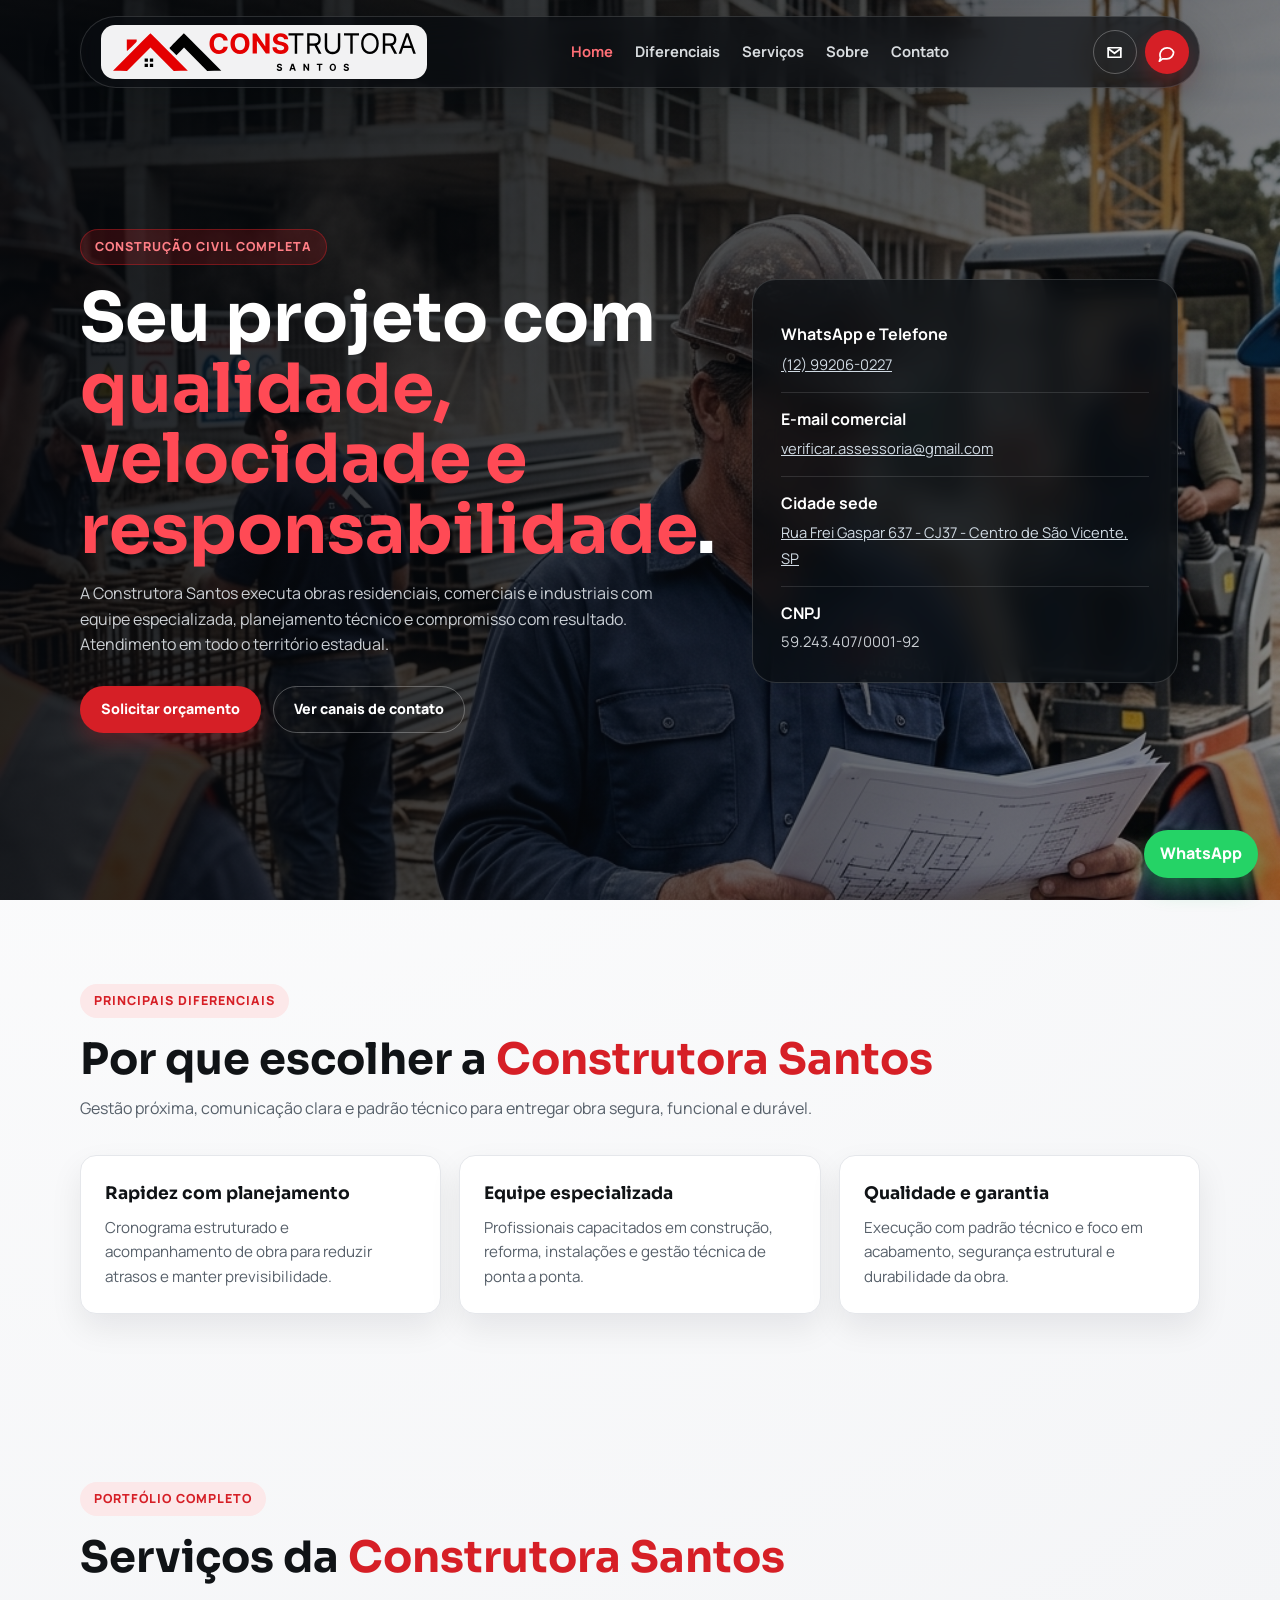
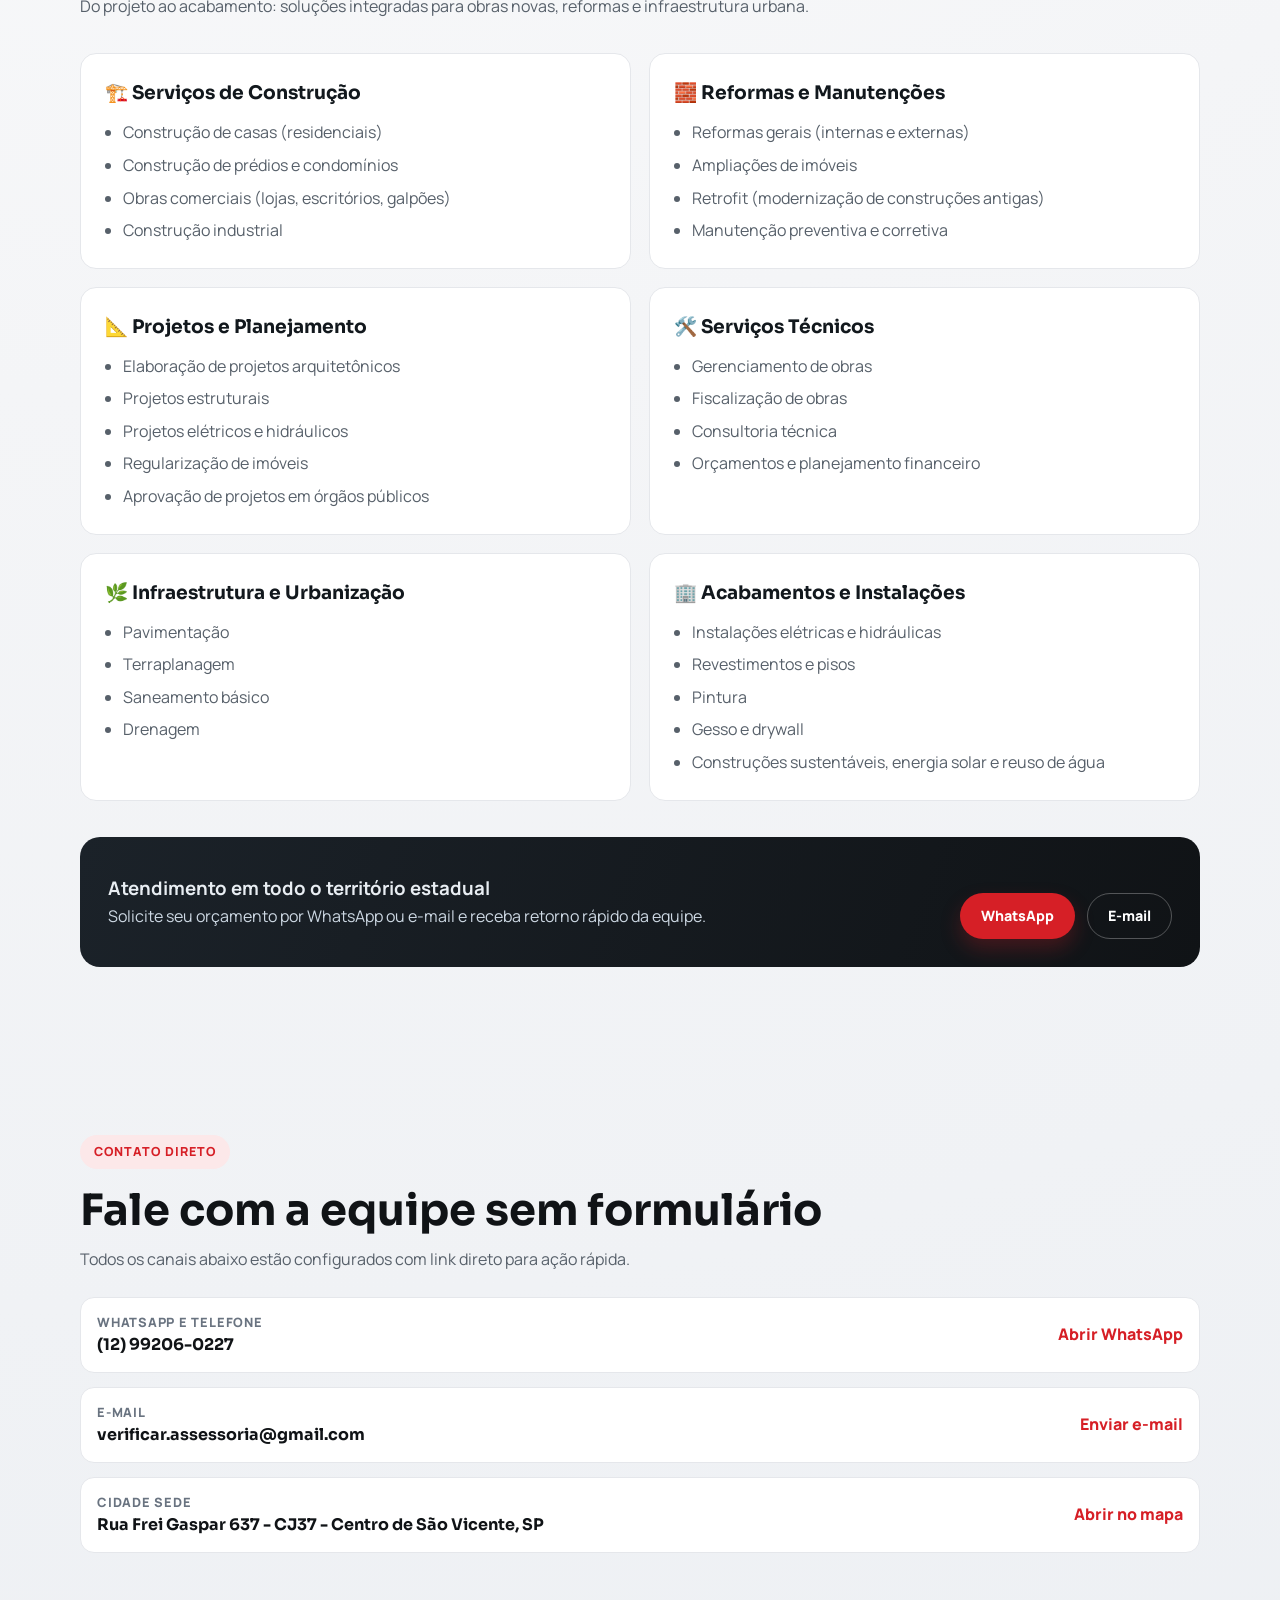
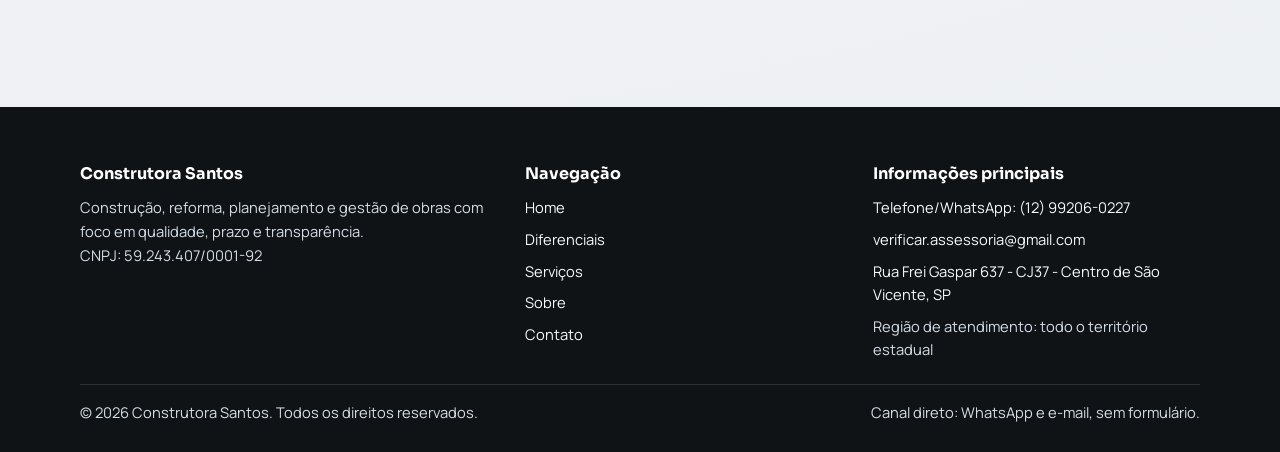
==== commit d2a40bc1: "feat: novo layout com navbar flutuante, parallax, páginas Sobre/Contato e foto homebar local" ====
--- a/index.html
+++ b/index.html
@@ -3,1861 +3,311 @@
 <head>
   <meta charset="UTF-8" />
   <meta name="viewport" content="width=device-width, initial-scale=1.0" />
-  <title>Construtora Santos | Construção e Reformas com Qualidade</title>
-  <meta name="description" content="Vai construir ou reformar? A Construtora Santos transforma seu projeto em realidade com qualidade, rapidez e profissionais especializados." />
-  <meta name="keywords" content="construtora, construção civil, reformas, construção residencial, empresa de construção, construtora no Brasil" />
+  <title>Construtora Santos | Construção, Reforma e Projetos</title>
+  <meta name="description" content="Construtora Santos: construção, reformas, projetos e serviços técnicos em todo o território estadual. Fale por WhatsApp ou e-mail." />
+  <meta name="keywords" content="construtora santos, construção civil, reformas, projetos arquitetônicos, obras comerciais" />
   <meta name="robots" content="index, follow" />
   <link rel="canonical" href="https://construtorasantos.com.br/" />
 
-  <!-- Open Graph -->
-  <meta property="og:title" content="Construtora Santos | Construção e Reformas com Qualidade" />
-  <meta property="og:description" content="Vai construir ou reformar? A Construtora Santos transforma seu projeto em realidade com qualidade, rapidez e profissionais especializados." />
+  <link rel="icon" type="image/svg+xml" href="Logo/logo3.svg" />
+  <link rel="apple-touch-icon" href="Logo/logo3.svg" />
+
+  <meta property="og:title" content="Construtora Santos | Construção, Reforma e Projetos" />
+  <meta property="og:description" content="Atendimento em todo o território estadual com qualidade, equipe especializada e compromisso com prazo." />
   <meta property="og:type" content="website" />
   <meta property="og:url" content="https://construtorasantos.com.br/" />
 
-  <!-- Schema.org LocalBusiness -->
   <script type="application/ld+json">
   {
     "@context": "https://schema.org",
     "@type": "LocalBusiness",
     "name": "Construtora Santos",
-    "description": "Construção e reformas com qualidade, rapidez e profissionais especializados.",
+    "description": "Construção civil, reformas, projetos e gerenciamento de obras.",
     "url": "https://construtorasantos.com.br",
     "telephone": "+5512992060227",
+    "email": "verificar.assessoria@gmail.com",
     "address": {
       "@type": "PostalAddress",
+      "streetAddress": "Rua Frei Gaspar 637 - CJ37",
+      "addressLocality": "São Vicente",
+      "addressRegion": "SP",
+      "postalCode": "11310-060",
       "addressCountry": "BR"
-    }
+    },
+    "areaServed": "Todo o território estadual"
   }
   </script>
 
-  <!-- Google Fonts -->
   <link rel="preconnect" href="https://fonts.googleapis.com" />
   <link rel="preconnect" href="https://fonts.gstatic.com" crossorigin />
-  <link href="https://fonts.googleapis.com/css2?family=Poppins:wght@400;600;700;800;900&family=Inter:wght@400;500;600&display=swap" rel="stylesheet" />
-
-  <style>
-    /* ─── RESET & BASE ─── */
-    *, *::before, *::after { box-sizing: border-box; margin: 0; padding: 0; }
-    html { scroll-behavior: smooth; font-size: 16px; }
-    body {
-      font-family: 'Inter', sans-serif;
-      background: #ffffff;
-      color: #111111;
-      overflow-x: hidden;
-    }
-    img { max-width: 100%; height: auto; display: block; }
-    a { text-decoration: none; color: inherit; }
-    ul { list-style: none; }
-
-    /* ─── CSS VARIABLES ─── */
-    :root {
-      --red:     #E40001;
-      --red-dk:  #b50001;
-      --black:   #0a0a0a;
-      --white:   #ffffff;
-      --gray-50: #f9f9f9;
-      --gray-100:#f2f2f2;
-      --gray-200:#e0e0e0;
-      --gray-500:#6b6b6b;
-      --radius:  10px;
-      --shadow:  0 4px 24px rgba(0,0,0,0.10);
-      --shadow-lg: 0 12px 40px rgba(0,0,0,0.15);
-    }
-
-    /* ─── TYPOGRAPHY ─── */
-    h1,h2,h3,h4 { font-family: 'Poppins', sans-serif; line-height: 1.15; }
-
-    /* ─── UTILITY ─── */
-    .container { width: 100%; max-width: 1200px; margin: 0 auto; padding: 0 24px; }
-    .section { padding: 96px 0; }
-    .section-sm { padding: 64px 0; }
-    .badge {
-      display: inline-block;
-      background: var(--red);
-      color: var(--white);
-      font-family: 'Poppins', sans-serif;
-      font-size: 0.72rem;
-      font-weight: 700;
-      letter-spacing: 0.12em;
-      text-transform: uppercase;
-      padding: 6px 16px;
-      border-radius: 100px;
-      margin-bottom: 16px;
-    }
-    .section-title {
-      font-size: clamp(2rem, 4vw, 2.8rem);
-      font-weight: 800;
-      color: var(--black);
-      margin-bottom: 16px;
-    }
-    .section-title span { color: var(--red); }
-    .section-sub {
-      font-size: 1.05rem;
-      color: var(--gray-500);
-      max-width: 580px;
-      line-height: 1.7;
-    }
-    .btn {
-      display: inline-flex;
-      align-items: center;
-      gap: 10px;
-      font-family: 'Poppins', sans-serif;
-      font-weight: 700;
-      font-size: 0.95rem;
-      padding: 14px 32px;
-      border-radius: 100px;
-      cursor: pointer;
-      transition: all 0.25s ease;
-      border: 2px solid transparent;
-    }
-    .btn-primary {
-      background: var(--red);
-      color: var(--white);
-      box-shadow: 0 4px 20px rgba(228,0,1,0.35);
-    }
-    .btn-primary:hover {
-      background: var(--red-dk);
-      box-shadow: 0 6px 28px rgba(228,0,1,0.45);
-      transform: translateY(-2px);
-    }
-    .btn-outline {
-      background: transparent;
-      color: var(--white);
-      border-color: var(--white);
-    }
-    .btn-outline:hover {
-      background: var(--white);
-      color: var(--black);
-      transform: translateY(-2px);
-    }
-    .btn-dark {
-      background: var(--black);
-      color: var(--white);
-      box-shadow: var(--shadow);
-    }
-    .btn-dark:hover {
-      background: #222;
-      transform: translateY(-2px);
-      box-shadow: var(--shadow-lg);
-    }
-
-    /* ─── SCROLL REVEAL ─── */
-    .reveal {
-      opacity: 0;
-      transform: translateY(36px);
-      transition: opacity 0.7s ease, transform 0.7s ease;
-    }
-    .reveal.visible {
-      opacity: 1;
-      transform: translateY(0);
-    }
-
-    /* ─────────────────────────────────────────
-       HEADER — Floating Island Nav
-    ───────────────────────────────────────── */
-    header {
-      position: fixed;
-      top: 16px;
-      left: 50%;
-      transform: translateX(-50%);
-      width: calc(100% - 32px);
-      max-width: 1180px;
-      z-index: 1000;
-      pointer-events: none;
-    }
-    .nav-inner {
-      pointer-events: all;
-      display: flex;
-      align-items: center;
-      justify-content: space-between;
-      gap: 16px;
-      height: 62px;
-      padding: 0 8px 0 22px;
-      background: rgba(6, 6, 6, 0.70);
-      backdrop-filter: blur(28px);
-      -webkit-backdrop-filter: blur(28px);
-      border: 1px solid rgba(255,255,255,0.10);
-      border-radius: 100px;
-      transition: background 0.4s ease, border-color 0.4s ease, box-shadow 0.4s ease;
-    }
-    header.scrolled .nav-inner {
-      background: rgba(255,255,255,0.97);
-      border-color: rgba(0,0,0,0.07);
-      box-shadow: 0 8px 48px rgba(0,0,0,0.12), 0 2px 8px rgba(0,0,0,0.06);
-    }
-    .nav-logo { flex-shrink: 0; }
-    .nav-logo img { height: 36px; width: auto; display: block; }
-    .nav-links {
-      display: flex;
-      gap: 26px;
-      flex: 1;
-      justify-content: center;
-    }
-    .nav-links a {
-      font-family: 'Poppins', sans-serif;
-      font-size: 0.87rem;
-      font-weight: 600;
-      color: rgba(255,255,255,0.82);
-      transition: color 0.2s;
-      white-space: nowrap;
-      padding: 4px 0;
-    }
-    .nav-links a:hover { color: var(--red); }
-    header.scrolled .nav-links a { color: var(--black); }
-    header.scrolled .nav-links a:hover { color: var(--red); }
-    .nav-cta { flex-shrink: 0; }
-    /* hamburger */
-    .hamburger {
-      display: none;
-      flex-direction: column;
-      gap: 5px;
-      cursor: pointer;
-      padding: 6px 8px;
-      background: none;
-      border: none;
-      margin-right: 2px;
-    }
-    .hamburger span {
-      display: block;
-      width: 22px; height: 2px;
-      background: rgba(255,255,255,0.9);
-      border-radius: 4px;
-      transition: all 0.3s;
-    }
-    header.scrolled .hamburger span { background: var(--black); }
-    .hamburger.active span:nth-child(1) { transform: rotate(45deg) translate(4px, 4px); }
-    .hamburger.active span:nth-child(2) { opacity: 0; transform: scaleX(0); }
-    .hamburger.active span:nth-child(3) { transform: rotate(-45deg) translate(4px, -4px); }
-
-    /* mobile nav — dark glass drawer */
-    .mobile-menu {
-      display: none;
-      position: fixed;
-      top: 90px; left: 16px; right: 16px;
-      background: rgba(8,8,8,0.95);
-      backdrop-filter: blur(28px);
-      -webkit-backdrop-filter: blur(28px);
-      border: 1px solid rgba(255,255,255,0.10);
-      border-radius: 20px;
-      padding: 12px;
-      z-index: 999;
-      box-shadow: 0 24px 64px rgba(0,0,0,0.45);
-    }
-    .mobile-menu.open { display: block; }
-    .mobile-menu a {
-      display: block;
-      font-family: 'Poppins', sans-serif;
-      font-weight: 600;
-      font-size: 1rem;
-      color: rgba(255,255,255,0.80);
-      padding: 13px 16px;
-      border-radius: 12px;
-      transition: background 0.2s, color 0.2s;
-    }
-    .mobile-menu a:hover, .mobile-menu a:focus { background: rgba(228,0,1,0.15); color: var(--red); }
-
-    /* logo states */
-    header:not(.scrolled) .logo-scrolled { display: none; }
-    header.scrolled .logo-default { display: none; }
-
-    /* ─────────────────────────────────────────
-       HERO — Fixed Parallax Photo
-    ───────────────────────────────────────── */
-    #hero {
-      position: relative;
-      min-height: 100svh;
-      display: flex;
-      align-items: center;
-      background-image: url('https://images.unsplash.com/photo-1504307651254-35680f356dfd?auto=format&fit=crop&w=1920&q=80');
-      background-size: cover;
-      background-position: center 40%;
-      background-attachment: fixed;
-      background-color: var(--black);
-    }
-    /* iOS Safari não suporta fixed — fallback suave */
-    @supports (-webkit-touch-callout: none) {
-      #hero { background-attachment: scroll; }
-    }
-    .hero-overlay {
-      position: absolute;
-      inset: 0;
-      background: linear-gradient(
-        105deg,
-        rgba(0,0,0,0.88) 0%,
-        rgba(0,0,0,0.72) 45%,
-        rgba(0,0,0,0.38) 100%
-      );
-    }
-    .hero-content {
-      position: relative;
-      z-index: 2;
-      padding: 140px 0 100px;
-      display: grid;
-      grid-template-columns: 1.05fr 0.95fr;
-      gap: 56px;
-      align-items: center;
-      width: 100%;
-    }
-    /* ── Hero texto (esquerda) ── */
-    .hero-tag {
-      display: inline-flex;
-      align-items: center;
-      gap: 9px;
-      background: rgba(228,0,1,0.14);
-      border: 1px solid rgba(228,0,1,0.32);
-      border-radius: 100px;
-      padding: 6px 16px;
-      font-size: 0.76rem;
-      font-weight: 700;
-      font-family: 'Poppins', sans-serif;
-      color: #ff6060;
-      letter-spacing: 0.10em;
-      text-transform: uppercase;
-      margin-bottom: 22px;
-    }
-    .hero-tag::before {
-      content: '';
-      width: 7px; height: 7px;
-      background: var(--red);
-      border-radius: 50%;
-      flex-shrink: 0;
-      animation: blink 1.6s ease-in-out infinite;
-    }
-    @keyframes blink {
-      0%, 100% { opacity: 1; box-shadow: 0 0 0 0 rgba(228,0,1,0.6); }
-      50%       { opacity: 0.4; box-shadow: 0 0 0 5px rgba(228,0,1,0); }
-    }
-    .hero-title {
-      font-size: clamp(2.8rem, 5.5vw, 5rem);
-      font-weight: 900;
-      color: var(--white);
-      line-height: 1.04;
-      letter-spacing: -0.02em;
-      margin-bottom: 20px;
-    }
-    .hero-title em {
-      font-style: normal;
-      color: var(--red);
-    }
-    .hero-subtitle {
-      font-size: clamp(1.1rem, 2vw, 1.5rem);
-      font-weight: 600;
-      color: rgba(255,255,255,0.80);
-      margin-bottom: 14px;
-    }
-    .hero-desc {
-      font-size: 1rem;
-      color: rgba(255,255,255,0.68);
-      max-width: 480px;
-      line-height: 1.80;
-      margin-bottom: 38px;
-    }
-    .hero-actions {
-      display: flex;
-      gap: 14px;
-      flex-wrap: wrap;
-      align-items: center;
-    }
-    .btn-ghost {
-      display: inline-flex;
-      align-items: center;
-      gap: 8px;
-      color: rgba(255,255,255,0.72);
-      font-family: 'Poppins', sans-serif;
-      font-weight: 700;
-      font-size: 0.9rem;
-      transition: color 0.2s;
-      padding: 14px 4px;
-    }
-    .btn-ghost:hover { color: var(--white); }
-    .btn-ghost svg { transition: transform 0.22s; }
-    .btn-ghost:hover svg { transform: translateX(5px); }
-    /* ── Hero cards (direita) ── */
-    .hero-right {
-      display: flex;
-      flex-direction: column;
-      gap: 16px;
-      align-items: flex-end;
-    }
-    .hero-card {
-      background: rgba(255,255,255,0.07);
-      border: 1px solid rgba(255,255,255,0.13);
-      backdrop-filter: blur(16px);
-      -webkit-backdrop-filter: blur(16px);
-      border-radius: 20px;
-      padding: 26px 30px;
-      width: 260px;
-      transition: transform 0.3s, background 0.3s;
-    }
-    .hero-card:hover {
-      transform: translateY(-3px);
-      background: rgba(255,255,255,0.11);
-    }
-    .hero-card.accent {
-      background: var(--red);
-      border-color: var(--red);
-      box-shadow: 0 12px 36px rgba(228,0,1,0.35);
-    }
-    .hero-card.accent:hover { background: var(--red-dk); }
-    .hero-card-label {
-      font-size: 0.72rem;
-      font-weight: 700;
-      font-family: 'Poppins', sans-serif;
-      color: rgba(255,255,255,0.52);
-      text-transform: uppercase;
-      letter-spacing: 0.10em;
-      margin-bottom: 8px;
-    }
-    .hero-card.accent .hero-card-label { color: rgba(255,255,255,0.70); }
-    .hero-card-value {
-      font-family: 'Poppins', sans-serif;
-      font-size: 2.4rem;
-      font-weight: 900;
-      color: var(--white);
-      line-height: 1;
-    }
-    .hero-card-value sup {
-      font-size: 1rem;
-      color: var(--red);
-      vertical-align: super;
-    }
-    .hero-card.accent .hero-card-value sup { color: rgba(255,255,255,0.65); }
-    .hero-card-sub {
-      font-size: 0.80rem;
-      color: rgba(255,255,255,0.48);
-      margin-top: 6px;
-      line-height: 1.4;
-    }
-    .hero-card.accent .hero-card-sub { color: rgba(255,255,255,0.68); }
-    /* ── Scroll hint ── */
-    .hero-scroll-hint {
-      position: absolute;
-      bottom: 28px; left: 50%;
-      transform: translateX(-50%);
-      z-index: 3;
-      display: flex;
-      flex-direction: column;
-      align-items: center;
-      gap: 8px;
-      color: rgba(255,255,255,0.38);
-      font-size: 0.68rem;
-      font-family: 'Poppins', sans-serif;
-      font-weight: 700;
-      letter-spacing: 0.14em;
-      text-transform: uppercase;
-    }
-    .scroll-line {
-      width: 1px;
-      height: 44px;
-      background: linear-gradient(to bottom, var(--red), transparent);
-      animation: scrollLine 2s ease-in-out infinite;
-    }
-    @keyframes scrollLine {
-      0%   { transform: scaleY(0) translateY(0); transform-origin: top; }
-      50%  { transform: scaleY(1) translateY(0); transform-origin: top; }
-      100% { transform: scaleY(0) translateY(44px); transform-origin: bottom; }
-    }
-    /* ── Hero responsive ── */
-    @media (max-width: 960px) {
-      .hero-content { grid-template-columns: 1fr; padding: 140px 0 90px; }
-      .hero-right { display: none; }
-    }
-
-    /* ─────────────────────────────────────────
-       STRIP / NÚMEROS
-    ───────────────────────────────────────── */
-    #strip {
-      background: var(--red);
-      padding: 24px 0;
-      overflow: hidden;
-    }
-    .strip-inner {
-      display: flex;
-      gap: 0;
-      flex-wrap: wrap;
-    }
-    .strip-item {
-      flex: 1 1 200px;
-      text-align: center;
-      padding: 16px 24px;
-      border-right: 1px solid rgba(255,255,255,0.2);
-    }
-    .strip-item:last-child { border-right: none; }
-    .strip-num {
-      font-family: 'Poppins', sans-serif;
-      font-size: 2.4rem;
-      font-weight: 900;
-      color: var(--white);
-      line-height: 1;
-    }
-    .strip-label {
-      font-size: 0.82rem;
-      color: rgba(255,255,255,0.82);
-      margin-top: 4px;
-      letter-spacing: 0.04em;
-    }
-
-    /* ─────────────────────────────────────────
-       BENEFÍCIOS
-    ───────────────────────────────────────── */
-    #beneficios { background: var(--white); }
-    .beneficios-grid {
-      display: grid;
-      grid-template-columns: repeat(auto-fit, minmax(280px, 1fr));
-      gap: 32px;
-      margin-top: 56px;
-    }
-    .beneficio-card {
-      background: var(--gray-50);
-      border-radius: var(--radius);
-      padding: 40px 32px;
-      border: 1px solid var(--gray-200);
-      position: relative;
-      overflow: hidden;
-      transition: transform 0.3s, box-shadow 0.3s;
-    }
-    .beneficio-card::before {
-      content: '';
-      position: absolute;
-      top: 0; left: 0;
-      width: 4px; height: 100%;
-      background: var(--red);
-      transform: scaleY(0);
-      transform-origin: top;
-      transition: transform 0.3s;
-    }
-    .beneficio-card:hover { transform: translateY(-6px); box-shadow: var(--shadow-lg); }
-    .beneficio-card:hover::before { transform: scaleY(1); }
-    .beneficio-icon {
-      width: 56px; height: 56px;
-      background: var(--red);
-      border-radius: 14px;
-      display: flex; align-items: center; justify-content: center;
-      margin-bottom: 24px;
-    }
-    .beneficio-icon svg { width: 28px; height: 28px; stroke: var(--white); }
-    .beneficio-card h3 {
-      font-size: 1.2rem;
-      font-weight: 700;
-      margin-bottom: 10px;
-    }
-    .beneficio-card p { color: var(--gray-500); line-height: 1.7; font-size: 0.95rem; }
-
-    /* ─────────────────────────────────────────
-       SERVIÇOS
-    ───────────────────────────────────────── */
-    #servicos { background: var(--black); }
-    #servicos .section-title { color: var(--white); }
-    #servicos .section-sub { color: rgba(255,255,255,0.58); }
-    .servicos-grid {
-      display: grid;
-      grid-template-columns: repeat(auto-fit, minmax(250px, 1fr));
-      gap: 24px;
-      margin-top: 56px;
-    }
-    .servico-card {
-      background: rgba(255,255,255,0.05);
-      border: 1px solid rgba(255,255,255,0.10);
-      border-radius: var(--radius);
-      padding: 36px 28px;
-      transition: all 0.3s;
-      cursor: default;
-    }
-    .servico-card:hover {
-      background: var(--red);
-      border-color: var(--red);
-      transform: translateY(-4px);
-      box-shadow: 0 12px 36px rgba(228,0,1,0.30);
-    }
-    .servico-num {
-      font-family: 'Poppins', sans-serif;
-      font-size: 0.78rem;
-      font-weight: 700;
-      color: var(--red);
-      letter-spacing: 0.12em;
-      text-transform: uppercase;
-      margin-bottom: 16px;
-      transition: color 0.3s;
-    }
-    .servico-card:hover .servico-num { color: rgba(255,255,255,0.6); }
-    .servico-card h3 {
-      font-size: 1.1rem;
-      font-weight: 700;
-      color: var(--white);
-      margin-bottom: 10px;
-    }
-    .servico-card p { color: rgba(255,255,255,0.60); font-size: 0.93rem; line-height: 1.7; }
-    .servico-card:hover p { color: rgba(255,255,255,0.85); }
-
-    /* ─────────────────────────────────────────
-       PROCESSO
-    ───────────────────────────────────────── */
-    #processo { background: var(--gray-50); }
-    .processo-steps {
-      display: grid;
-      grid-template-columns: repeat(auto-fit, minmax(280px, 1fr));
-      gap: 40px;
-      margin-top: 56px;
-      position: relative;
-    }
-    .step {
-      text-align: center;
-      padding: 40px 28px;
-      background: var(--white);
-      border-radius: var(--radius);
-      box-shadow: var(--shadow);
-      position: relative;
-    }
-    .step-number {
-      width: 72px; height: 72px;
-      background: var(--red);
-      color: var(--white);
-      font-family: 'Poppins', sans-serif;
-      font-size: 1.8rem;
-      font-weight: 900;
-      border-radius: 50%;
-      display: flex; align-items: center; justify-content: center;
-      margin: 0 auto 24px;
-      box-shadow: 0 6px 20px rgba(228,0,1,0.30);
-    }
-    .step h3 { font-size: 1.15rem; font-weight: 700; margin-bottom: 10px; }
-    .step p { color: var(--gray-500); line-height: 1.7; font-size: 0.95rem; }
-
-    /* ─────────────────────────────────────────
-       GALERIA
-    ───────────────────────────────────────── */
-    #galeria { background: var(--white); }
-    .galeria-grid {
-      display: grid;
-      grid-template-columns: repeat(4, 1fr);
-      grid-template-rows: auto;
-      gap: 16px;
-      margin-top: 56px;
-    }
-    .galeria-item {
-      border-radius: var(--radius);
-      overflow: hidden;
-      background: var(--gray-100);
-      position: relative;
-    }
-    .galeria-item:nth-child(1) { grid-column: span 2; grid-row: span 2; }
-    .galeria-item:nth-child(4) { grid-column: span 2; }
-    .galeria-placeholder {
-      width: 100%;
-      padding-top: 70%;
-      background: linear-gradient(135deg, #1a1a1a 0%, #2d2d2d 100%);
-      position: relative;
-      overflow: hidden;
-    }
-    .galeria-item:nth-child(1) .galeria-placeholder { padding-top: 50%; }
-    .galeria-item:nth-child(4) .galeria-placeholder { padding-top: 40%; }
-    .galeria-placeholder::before {
-      content: '';
-      position: absolute;
-      inset: 0;
-      background: repeating-linear-gradient(
-        45deg,
-        transparent,
-        transparent 20px,
-        rgba(228,0,1,0.06) 20px,
-        rgba(228,0,1,0.06) 40px
-      );
-    }
-    .galeria-label {
-      position: absolute;
-      bottom: 0; left: 0; right: 0;
-      padding: 16px 20px;
-      background: linear-gradient(to top, rgba(0,0,0,0.75), transparent);
-      display: flex;
-      align-items: flex-end;
-    }
-    .galeria-label span {
-      font-family: 'Poppins', sans-serif;
-      font-weight: 600;
-      font-size: 0.85rem;
-      color: var(--white);
-      letter-spacing: 0.03em;
-    }
-    .galeria-item img {
-      width: 100%;
-      height: 100%;
-      object-fit: cover;
-      display: block;
-      transition: transform 0.5s ease;
-    }
-    .galeria-item:hover img { transform: scale(1.05); }
-    .galeria-item-inner {
-      position: relative;
-      overflow: hidden;
-      height: 100%;
-    }
-
-    /* ─────────────────────────────────────────
-       DEPOIMENTOS
-    ───────────────────────────────────────── */
-    #depoimentos { background: var(--black); }
-    #depoimentos .section-title { color: var(--white); }
-    .depoimentos-grid {
-      display: grid;
-      grid-template-columns: repeat(auto-fit, minmax(300px, 1fr));
-      gap: 28px;
-      margin-top: 56px;
-    }
-    .depoimento-card {
-      background: rgba(255,255,255,0.05);
-      border: 1px solid rgba(255,255,255,0.08);
-      border-radius: var(--radius);
-      padding: 36px 32px;
-      position: relative;
-    }
-    .depoimento-card::before {
-      content: '"';
-      font-family: 'Poppins', sans-serif;
-      font-size: 5rem;
-      font-weight: 900;
-      color: var(--red);
-      line-height: 0.8;
-      display: block;
-      margin-bottom: 16px;
-      opacity: 0.6;
-    }
-    .depoimento-card p {
-      color: rgba(255,255,255,0.78);
-      line-height: 1.75;
-      font-size: 1rem;
-      margin-bottom: 24px;
-    }
-    .depoimento-autor {
-      display: flex;
-      align-items: center;
-      gap: 12px;
-    }
-    .author-avatar {
-      width: 44px; height: 44px;
-      border-radius: 50%;
-      background: var(--red);
-      display: flex; align-items: center; justify-content: center;
-      font-family: 'Poppins', sans-serif;
-      font-weight: 700;
-      font-size: 1rem;
-      color: var(--white);
-    }
-    .author-info span {
-      display: block;
-      font-family: 'Poppins', sans-serif;
-      font-weight: 700;
-      color: var(--white);
-      font-size: 0.95rem;
-    }
-    .author-info small {
-      color: rgba(255,255,255,0.45);
-      font-size: 0.82rem;
-    }
-    .stars {
-      color: #F59E0B;
-      font-size: 0.85rem;
-      margin-bottom: 2px;
-    }
-
-    /* ─────────────────────────────────────────
-       SOBRE
-    ───────────────────────────────────────── */
-    #sobre { background: var(--white); }
-    .sobre-grid {
-      display: grid;
-      grid-template-columns: 1fr 1fr;
-      gap: 80px;
-      align-items: center;
-    }
-    .sobre-img-wrap {
-      position: relative;
-    }
-    .sobre-img-bg {
-      width: 100%;
-      padding-top: 110%;
-      background: var(--black);
-      border-radius: var(--radius);
-      position: relative;
-      overflow: hidden;
-    }
-    .sobre-img-bg::before {
-      content: '';
-      position: absolute;
-      inset: 0;
-      background: repeating-linear-gradient(
-        -45deg,
-        transparent,
-        transparent 24px,
-        rgba(228,0,1,0.07) 24px,
-        rgba(228,0,1,0.07) 48px
-      );
-    }
-    .sobre-img-accent {
-      position: absolute;
-      bottom: -16px; right: -16px;
-      width: 160px; height: 160px;
-      background: var(--red);
-      border-radius: var(--radius);
-      z-index: -1;
-    }
-    .sobre-badge-float {
-      position: absolute;
-      bottom: 32px; left: -24px;
-      background: var(--white);
-      border-radius: var(--radius);
-      padding: 20px 24px;
-      box-shadow: var(--shadow-lg);
-      min-width: 180px;
-    }
-    .sobre-badge-float .num {
-      font-family: 'Poppins', sans-serif;
-      font-size: 2rem;
-      font-weight: 900;
-      color: var(--red);
-      line-height: 1;
-    }
-    .sobre-badge-float .desc {
-      font-size: 0.82rem;
-      color: var(--gray-500);
-      margin-top: 4px;
-    }
-    .sobre-text .section-title { margin-bottom: 24px; }
-    .sobre-text p {
-      color: var(--gray-500);
-      line-height: 1.8;
-      font-size: 1rem;
-      margin-bottom: 16px;
-    }
-    .sobre-list { margin: 24px 0; }
-    .sobre-list li {
-      display: flex;
-      align-items: center;
-      gap: 12px;
-      font-weight: 500;
-      padding: 10px 0;
-      border-bottom: 1px solid var(--gray-200);
-    }
-    .sobre-list li:last-child { border-bottom: none; }
-    .check-icon {
-      width: 22px; height: 22px;
-      background: var(--red);
-      border-radius: 50%;
-      display: flex; align-items: center; justify-content: center;
-      flex-shrink: 0;
-    }
-    .check-icon svg { width: 12px; height: 12px; stroke: var(--white); }
-
-    /* ─────────────────────────────────────────
-       CTA SECTION
-    ───────────────────────────────────────── */
-    #cta {
-      background: var(--red);
-      padding: 80px 0;
-    }
-    .cta-inner {
-      text-align: center;
-    }
-    .cta-inner h2 {
-      font-size: clamp(2rem, 4vw, 2.8rem);
-      font-weight: 900;
-      color: var(--white);
-      margin-bottom: 16px;
-    }
-    .cta-inner p {
-      font-size: 1.05rem;
-      color: rgba(255,255,255,0.82);
-      margin-bottom: 40px;
-      max-width: 500px;
-      margin-left: auto;
-      margin-right: auto;
-      line-height: 1.7;
-    }
-    .cta-buttons { display: flex; justify-content: center; gap: 16px; flex-wrap: wrap; }
-
-    /* ─────────────────────────────────────────
-       CONTATO
-    ───────────────────────────────────────── */
-    #contato { background: var(--gray-50); }
-    .contato-grid {
-      display: grid;
-      grid-template-columns: 1fr 1.4fr;
-      gap: 64px;
-      margin-top: 56px;
-      align-items: start;
-    }
-    .contato-info h3 {
-      font-size: 1.4rem;
-      font-weight: 700;
-      margin-bottom: 12px;
-    }
-    .contato-info p {
-      color: var(--gray-500);
-      line-height: 1.7;
-      margin-bottom: 36px;
-    }
-    .contato-item {
-      display: flex;
-      align-items: center;
-      gap: 16px;
-      padding: 16px 0;
-      border-bottom: 1px solid var(--gray-200);
-    }
-    .contato-item:last-child { border-bottom: none; }
-    .contato-item-icon {
-      width: 48px; height: 48px;
-      background: var(--red);
-      border-radius: 12px;
-      display: flex; align-items: center; justify-content: center;
-      flex-shrink: 0;
-    }
-    .contato-item-icon svg { width: 22px; height: 22px; stroke: var(--white); }
-    .contato-item-text span {
-      display: block;
-      font-size: 0.78rem;
-      color: var(--gray-500);
-      text-transform: uppercase;
-      letter-spacing: 0.08em;
-      font-weight: 600;
-      margin-bottom: 2px;
-    }
-    .contato-item-text strong {
-      font-family: 'Poppins', sans-serif;
-      font-weight: 700;
-      font-size: 1rem;
-    }
-    /* form */
-    .contact-form {
-      background: var(--white);
-      border-radius: var(--radius);
-      padding: 48px 40px;
-      box-shadow: var(--shadow);
-    }
-    .contact-form h3 {
-      font-size: 1.3rem;
-      font-weight: 700;
-      margin-bottom: 28px;
-    }
-    .form-row {
-      display: grid;
-      grid-template-columns: 1fr 1fr;
-      gap: 16px;
-    }
-    .form-group { margin-bottom: 16px; }
-    .form-group label {
-      display: block;
-      font-size: 0.82rem;
-      font-weight: 600;
-      color: var(--black);
-      margin-bottom: 8px;
-      text-transform: uppercase;
-      letter-spacing: 0.06em;
-    }
-    .form-group input,
-    .form-group textarea,
-    .form-group select {
-      width: 100%;
-      padding: 12px 16px;
-      border: 1.5px solid var(--gray-200);
-      border-radius: var(--radius);
-      font-family: 'Inter', sans-serif;
-      font-size: 0.95rem;
-      color: var(--black);
-      background: var(--white);
-      transition: border-color 0.2s;
-      outline: none;
-    }
-    .form-group input:focus,
-    .form-group textarea:focus {
-      border-color: var(--red);
-    }
-    .form-group textarea {
-      resize: vertical;
-      min-height: 120px;
-    }
-    .form-check {
-      display: flex;
-      align-items: flex-start;
-      gap: 10px;
-      margin-bottom: 24px;
-    }
-    .form-check input[type="checkbox"] {
-      margin-top: 3px;
-      accent-color: var(--red);
-      width: auto;
-    }
-    .form-check label {
-      font-size: 0.82rem;
-      color: var(--gray-500);
-      text-transform: none;
-      letter-spacing: 0;
-      font-weight: normal;
-    }
-    .form-check label a { color: var(--red); font-weight: 600; }
-    .form-submit { width: 100%; justify-content: center; cursor: pointer; }
-    .form-success {
-      display: none;
-      text-align: center;
-      padding: 24px;
-      background: #f0fdf4;
-      border: 1.5px solid #86efac;
-      border-radius: var(--radius);
-      color: #166534;
-      font-weight: 600;
-      margin-top: 16px;
-    }
-
-    /* ─────────────────────────────────────────
-       WHATSAPP FLUTUANTE
-    ───────────────────────────────────────── */
-    .whatsapp-float {
-      position: fixed;
-      bottom: 28px; right: 28px;
-      z-index: 9999;
-      display: flex;
-      flex-direction: column;
-      align-items: flex-end;
-      gap: 12px;
-    }
-    .whatsapp-float a {
-      display: flex;
-      align-items: center;
-      gap: 12px;
-      background: #25D366;
-      color: var(--white);
-      font-family: 'Poppins', sans-serif;
-      font-weight: 700;
-      font-size: 0.9rem;
-      padding: 12px 22px 12px 14px;
-      border-radius: 100px;
-      box-shadow: 0 6px 24px rgba(37,211,102,0.45);
-      transition: transform 0.25s, box-shadow 0.25s;
-      white-space: nowrap;
-    }
-    .whatsapp-float a:hover {
-      transform: scale(1.05);
-      box-shadow: 0 10px 32px rgba(37,211,102,0.55);
-    }
-    .whatsapp-float svg { width: 26px; height: 26px; fill: var(--white); flex-shrink: 0; }
-    .wa-pulse {
-      position: absolute;
-      top: 8px; left: 8px;
-      width: 44px; height: 44px;
-      border-radius: 50%;
-      background: #25D366;
-      opacity: 0.4;
-      animation: pulse 1.8s ease-out infinite;
-      z-index: -1;
-    }
-    @keyframes pulse {
-      0%   { transform: scale(1); opacity: 0.4; }
-      100% { transform: scale(2.2); opacity: 0; }
-    }
-
-    /* ─────────────────────────────────────────
-       FOOTER
-    ───────────────────────────────────────── */
-    footer {
-      background: var(--black);
-      color: rgba(255,255,255,0.70);
-      padding: 72px 0 0;
-    }
-    .footer-grid {
-      display: grid;
-      grid-template-columns: 2fr 1fr 1fr;
-      gap: 48px;
-      padding-bottom: 48px;
-      border-bottom: 1px solid rgba(255,255,255,0.08);
-    }
-    .footer-brand img { height: 40px; margin-bottom: 20px; }
-    .footer-brand p {
-      font-size: 0.9rem;
-      line-height: 1.75;
-      max-width: 320px;
-      margin-bottom: 28px;
-    }
-    .footer-social {
-      display: flex;
-      gap: 12px;
-    }
-    .footer-social a {
-      width: 40px; height: 40px;
-      background: rgba(255,255,255,0.08);
-      border-radius: 10px;
-      display: flex; align-items: center; justify-content: center;
-      transition: background 0.25s;
-    }
-    .footer-social a:hover { background: var(--red); }
-    .footer-social svg { width: 18px; height: 18px; stroke: rgba(255,255,255,0.8); }
-    .footer-col h4 {
-      font-family: 'Poppins', sans-serif;
-      font-size: 0.88rem;
-      font-weight: 700;
-      color: var(--white);
-      text-transform: uppercase;
-      letter-spacing: 0.1em;
-      margin-bottom: 20px;
-    }
-    .footer-col ul li { margin-bottom: 10px; }
-    .footer-col ul li a {
-      font-size: 0.9rem;
-      color: rgba(255,255,255,0.6);
-      transition: color 0.2s;
-    }
-    .footer-col ul li a:hover { color: var(--red); }
-    .footer-bottom {
-      display: flex;
-      align-items: center;
-      justify-content: space-between;
-      padding: 20px 0;
-      flex-wrap: wrap;
-      gap: 12px;
-    }
-    .footer-bottom p { font-size: 0.82rem; color: rgba(255,255,255,0.35); }
-    .footer-bottom a { color: var(--red); }
-
-    /* ─────────────────────────────────────────
-       RESPONSIVE
-    ───────────────────────────────────────── */
-    @media (max-width: 1024px) {
-      .sobre-grid { grid-template-columns: 1fr; }
-      .sobre-img-wrap { max-width: 500px; margin: 0 auto; }
-      .contato-grid { grid-template-columns: 1fr; }
-      .footer-grid { grid-template-columns: 1fr 1fr; }
-    }
-
-    @media (max-width: 768px) {
-      .section { padding: 72px 0; }
-      .nav-links, .nav-cta { display: none; }
-      .hamburger { display: flex; }
-      .hero-actions { flex-direction: column; align-items: flex-start; }
-      .hero-actions .btn, .hero-actions .btn-ghost { width: auto; }
-      .galeria-grid {
-        grid-template-columns: 1fr 1fr;
-      }
-      .galeria-item:nth-child(1) { grid-column: span 2; }
-      .galeria-item:nth-child(4) { grid-column: span 1; }
-      .footer-grid { grid-template-columns: 1fr; }
-      .hero-title { font-size: clamp(2.2rem, 9vw, 3.2rem); }
-      .form-row { grid-template-columns: 1fr; }
-      .contact-form { padding: 32px 24px; }
-    }
-
-    @media (max-width: 480px) {
-      .strip-item { border-right: none; border-bottom: 1px solid rgba(255,255,255,0.15); }
-      .strip-item:last-child { border-bottom: none; }
-      .galeria-grid { grid-template-columns: 1fr; }
-      .galeria-item:nth-child(1),
-      .galeria-item:nth-child(4) { grid-column: span 1; }
-      .hero-actions { flex-direction: column; }
-      .hero-actions .btn { width: 100%; justify-content: center; }
-    }
-  </style>
+  <link href="https://fonts.googleapis.com/css2?family=Manrope:wght@400;600;700;800&family=Sora:wght@500;600;700;800&display=swap" rel="stylesheet" />
+  <link rel="stylesheet" href="assets/site.css" />
 </head>
-<body>
-
-<!-- ══════════════════════════════════════════
-     HEADER
-══════════════════════════════════════════ -->
-<header id="header">
-  <div class="nav-inner">
-    <a href="#hero" class="nav-logo" aria-label="Construtora Santos">
-      <!-- Logo branca no pill escuro -->
-      <img class="logo-default" src="Logo/logo2.svg" alt="Construtora Santos" style="filter: brightness(0) invert(1);" />
-      <!-- Logo original no pill claro (após scroll) -->
-      <img class="logo-scrolled" src="Logo/logo2.svg" alt="Construtora Santos" />
-    </a>
-
-    <ul class="nav-links" role="list">
-      <li><a href="#beneficios">Benefícios</a></li>
-      <li><a href="#servicos">Serviços</a></li>
-      <li><a href="#processo">Como trabalhamos</a></li>
-      <li><a href="#sobre">Sobre</a></li>
-      <li><a href="#contato">Contato</a></li>
-    </ul>
-
-    <div class="nav-cta">
-      <a href="https://wa.me/5512992060227" class="btn btn-primary" target="_blank" rel="noopener" style="padding: 11px 22px; font-size:0.875rem;">
-        <svg width="15" height="15" viewBox="0 0 24 24" fill="currentColor"><path d="M17.472 14.382c-.297-.149-1.758-.867-2.03-.967-.273-.099-.471-.148-.67.15-.197.297-.767.966-.94 1.164-.173.199-.347.223-.644.075-.297-.15-1.255-.463-2.39-1.475-.883-.788-1.48-1.761-1.653-2.059-.173-.297-.018-.458.13-.606.134-.133.298-.347.446-.52.149-.174.198-.298.298-.497.099-.198.05-.371-.025-.52-.075-.149-.669-1.612-.916-2.207-.242-.579-.487-.5-.669-.51-.173-.008-.371-.01-.57-.01-.198 0-.52.074-.792.372-.272.297-1.04 1.016-1.04 2.479 0 1.462 1.065 2.875 1.213 3.074.149.198 2.096 3.2 5.077 4.487.709.306 1.262.489 1.694.625.712.227 1.36.195 1.871.118.571-.085 1.758-.719 2.006-1.413.248-.694.248-1.289.173-1.413-.074-.124-.272-.198-.57-.347m-5.421 7.403h-.004a9.87 9.87 0 01-5.031-1.378l-.361-.214-3.741.982.998-3.648-.235-.374a9.86 9.86 0 01-1.51-5.26c.001-5.45 4.436-9.884 9.888-9.884 2.64 0 5.122 1.03 6.988 2.898a9.825 9.825 0 012.893 6.994c-.003 5.45-4.437 9.884-9.885 9.884m8.413-18.297A11.815 11.815 0 0012.05 0C5.495 0 .16 5.335.157 11.892c0 2.096.547 4.142 1.588 5.945L.057 24l6.305-1.654a11.882 11.882 0 005.683 1.448h.005c6.554 0 11.89-5.335 11.893-11.893a11.821 11.821 0 00-3.48-8.413z"/></svg>
-        Orçamento
+<body class="home-page">
+
+  <header>
+    <nav class="container navbar" aria-label="Navegação principal">
+      <a class="brand" href="index.html" aria-label="Página inicial da Construtora Santos">
+        <img src="Logo/logo2.svg" alt="Construtora Santos" />
       </a>
+
+      <ul class="nav-links" role="list">
+        <li><a class="active" href="index.html">Home</a></li>
+        <li><a href="#diferenciais">Diferenciais</a></li>
+        <li><a href="#servicos">Serviços</a></li>
+        <li><a href="sobre.html">Sobre</a></li>
+        <li><a href="contato.html">Contato</a></li>
+      </ul>
+
+      <div class="actions">
+        <a class="btn btn-icon btn-outline" href="mailto:verificar.assessoria@gmail.com?subject=Solicita%C3%A7%C3%A3o%20de%20Or%C3%A7amento" aria-label="Enviar e-mail" title="E-mail">
+          <svg viewBox="0 0 24 24" aria-hidden="true">
+            <path d="M4 6h16v12H4z" />
+            <path d="m4 7 8 6 8-6" />
+          </svg>
+        </a>
+        <a class="btn btn-icon btn-primary" href="https://wa.me/5512992060227?text=Ol%C3%A1%2C%20gostaria%20de%20fazer%20um%20or%C3%A7amento." target="_blank" rel="noopener" aria-label="Abrir WhatsApp" title="WhatsApp">
+          <svg viewBox="0 0 24 24" aria-hidden="true">
+            <path d="M21 11.5a8.5 8.5 0 0 1-8.5 8.5H7l-4 3 1.5-4.5A8.5 8.5 0 1 1 21 11.5z" />
+          </svg>
+        </a>
+      </div>
+
+      <button id="menuToggle" class="menu-toggle" aria-label="Abrir menu" aria-expanded="false">☰</button>
+    </nav>
+
+    <div id="mobileNav" class="mobile-nav" aria-label="Menu móvel">
+      <div class="container">
+        <a href="index.html">Home</a>
+        <a href="#diferenciais">Diferenciais</a>
+        <a href="#servicos">Serviços</a>
+        <a href="sobre.html">Sobre</a>
+        <a href="contato.html">Contato</a>
+        <a href="https://wa.me/5512992060227?text=Ol%C3%A1%2C%20gostaria%20de%20fazer%20um%20or%C3%A7amento." target="_blank" rel="noopener">Falar no WhatsApp</a>
+      </div>
     </div>
-
-    <button class="hamburger" id="hamburger" aria-label="Menu" aria-expanded="false">
-      <span></span><span></span><span></span>
-    </button>
+  </header>
+
+  <main>
+    <section class="hero">
+      <div class="container hero-grid">
+        <div>
+          <div class="badge">Construção civil completa</div>
+          <h1>Seu projeto com <span>qualidade, velocidade e responsabilidade</span>.</h1>
+          <p>
+            A Construtora Santos executa obras residenciais, comerciais e industriais com equipe especializada,
+            planejamento técnico e compromisso com resultado. Atendimento em todo o território estadual.
+          </p>
+          <div class="hero-cta">
+            <a class="btn btn-primary" href="https://wa.me/5512992060227?text=Ol%C3%A1%2C%20quero%20um%20or%C3%A7amento%20para%20minha%20obra." target="_blank" rel="noopener">Solicitar orçamento</a>
+            <a class="btn btn-outline" href="contato.html">Ver canais de contato</a>
+          </div>
+        </div>
+
+        <aside class="hero-panel" aria-label="Informações principais da empresa">
+          <div class="panel-item">
+            <strong>WhatsApp e Telefone</strong>
+            <a href="tel:+5512992060227">(12) 99206-0227</a>
+          </div>
+          <div class="panel-item">
+            <strong>E-mail comercial</strong>
+            <a href="mailto:verificar.assessoria@gmail.com?subject=Contato%20Comercial">verificar.assessoria@gmail.com</a>
+          </div>
+          <div class="panel-item">
+            <strong>Cidade sede</strong>
+            <a href="https://www.google.com/maps/search/?api=1&query=Rua+Frei+Gaspar+637+-+CJ37+-+Centro+de+S%C3%A3o+Vicente,+SP" target="_blank" rel="noopener">Rua Frei Gaspar 637 - CJ37 - Centro de São Vicente, SP</a>
+          </div>
+          <div class="panel-item">
+            <strong>CNPJ</strong>
+            <p>59.243.407/0001-92</p>
+          </div>
+        </aside>
+      </div>
+    </section>
+
+    <section id="diferenciais" class="section">
+      <div class="container">
+        <div class="badge">Principais diferenciais</div>
+        <h2 class="section-title">Por que escolher a <span>Construtora Santos</span></h2>
+        <p class="section-sub">Gestão próxima, comunicação clara e padrão técnico para entregar obra segura, funcional e durável.</p>
+
+        <div class="grid-3">
+          <article class="card">
+            <h3>Rapidez com planejamento</h3>
+            <p>Cronograma estruturado e acompanhamento de obra para reduzir atrasos e manter previsibilidade.</p>
+          </article>
+          <article class="card">
+            <h3>Equipe especializada</h3>
+            <p>Profissionais capacitados em construção, reforma, instalações e gestão técnica de ponta a ponta.</p>
+          </article>
+          <article class="card">
+            <h3>Qualidade e garantia</h3>
+            <p>Execução com padrão técnico e foco em acabamento, segurança estrutural e durabilidade da obra.</p>
+          </article>
+        </div>
+      </div>
+    </section>
+
+    <section id="servicos" class="section">
+      <div class="container">
+        <div class="badge">Portfólio completo</div>
+        <h2 class="section-title">Serviços da <span>Construtora Santos</span></h2>
+        <p class="section-sub">Do projeto ao acabamento: soluções integradas para obras novas, reformas e infraestrutura urbana.</p>
+
+        <div class="service-groups">
+          <article class="service-group">
+            <h3>🏗️ Serviços de Construção</h3>
+            <ul>
+              <li>Construção de casas (residenciais)</li>
+              <li>Construção de prédios e condomínios</li>
+              <li>Obras comerciais (lojas, escritórios, galpões)</li>
+              <li>Construção industrial</li>
+            </ul>
+          </article>
+
+          <article class="service-group">
+            <h3>🧱 Reformas e Manutenções</h3>
+            <ul>
+              <li>Reformas gerais (internas e externas)</li>
+              <li>Ampliações de imóveis</li>
+              <li>Retrofit (modernização de construções antigas)</li>
+              <li>Manutenção preventiva e corretiva</li>
+            </ul>
+          </article>
+
+          <article class="service-group">
+            <h3>📐 Projetos e Planejamento</h3>
+            <ul>
+              <li>Elaboração de projetos arquitetônicos</li>
+              <li>Projetos estruturais</li>
+              <li>Projetos elétricos e hidráulicos</li>
+              <li>Regularização de imóveis</li>
+              <li>Aprovação de projetos em órgãos públicos</li>
+            </ul>
+          </article>
+
+          <article class="service-group">
+            <h3>🛠️ Serviços Técnicos</h3>
+            <ul>
+              <li>Gerenciamento de obras</li>
+              <li>Fiscalização de obras</li>
+              <li>Consultoria técnica</li>
+              <li>Orçamentos e planejamento financeiro</li>
+            </ul>
+          </article>
+
+          <article class="service-group">
+            <h3>🌿 Infraestrutura e Urbanização</h3>
+            <ul>
+              <li>Pavimentação</li>
+              <li>Terraplanagem</li>
+              <li>Saneamento básico</li>
+              <li>Drenagem</li>
+            </ul>
+          </article>
+
+          <article class="service-group">
+            <h3>🏢 Acabamentos e Instalações</h3>
+            <ul>
+              <li>Instalações elétricas e hidráulicas</li>
+              <li>Revestimentos e pisos</li>
+              <li>Pintura</li>
+              <li>Gesso e drywall</li>
+              <li>Construções sustentáveis, energia solar e reuso de água</li>
+            </ul>
+          </article>
+        </div>
+
+        <div class="cta-band">
+          <div>
+            <h3>Atendimento em todo o território estadual</h3>
+            <p>Solicite seu orçamento por WhatsApp ou e-mail e receba retorno rápido da equipe.</p>
+          </div>
+          <div class="hero-cta">
+            <a class="btn btn-primary" href="https://wa.me/5512992060227?text=Ol%C3%A1%2C%20preciso%20de%20um%20or%C3%A7amento%20de%20obra." target="_blank" rel="noopener">WhatsApp</a>
+            <a class="btn btn-outline" href="mailto:verificar.assessoria@gmail.com?subject=Pedido%20de%20Or%C3%A7amento">E-mail</a>
+          </div>
+        </div>
+      </div>
+    </section>
+
+    <section class="section">
+      <div class="container">
+        <div class="badge">Contato direto</div>
+        <h2 class="section-title">Fale com a equipe sem formulário</h2>
+        <p class="section-sub">Todos os canais abaixo estão configurados com link direto para ação rápida.</p>
+
+        <div class="contact-list">
+          <article class="contact-row">
+            <div>
+              <span>WhatsApp e Telefone</span>
+              <strong>(12) 99206-0227</strong>
+            </div>
+            <a href="https://wa.me/5512992060227?text=Ol%C3%A1%2C%20quero%20falar%20com%20a%20Construtora%20Santos." target="_blank" rel="noopener">Abrir WhatsApp</a>
+          </article>
+
+          <article class="contact-row">
+            <div>
+              <span>E-mail</span>
+              <strong>verificar.assessoria@gmail.com</strong>
+            </div>
+            <a href="mailto:verificar.assessoria@gmail.com?subject=Contato%20Site%20Construtora%20Santos">Enviar e-mail</a>
+          </article>
+
+          <article class="contact-row">
+            <div>
+              <span>Cidade sede</span>
+              <strong>Rua Frei Gaspar 637 - CJ37 - Centro de São Vicente, SP</strong>
+            </div>
+            <a href="https://www.google.com/maps/search/?api=1&query=Rua+Frei+Gaspar+637+-+CJ37+-+Centro+de+S%C3%A3o+Vicente,+SP" target="_blank" rel="noopener">Abrir no mapa</a>
+          </article>
+        </div>
+      </div>
+    </section>
+  </main>
+
+  <footer class="footer">
+    <div class="container">
+      <div class="footer-grid">
+        <section>
+          <h4>Construtora Santos</h4>
+          <p>Construção, reforma, planejamento e gestão de obras com foco em qualidade, prazo e transparência.</p>
+          <p>CNPJ: 59.243.407/0001-92</p>
+        </section>
+
+        <section>
+          <h4>Navegação</h4>
+          <ul>
+            <li><a href="index.html">Home</a></li>
+            <li><a href="#diferenciais">Diferenciais</a></li>
+            <li><a href="#servicos">Serviços</a></li>
+            <li><a href="sobre.html">Sobre</a></li>
+            <li><a href="contato.html">Contato</a></li>
+          </ul>
+        </section>
+
+        <section>
+          <h4>Informações principais</h4>
+          <ul>
+            <li><a href="tel:+5512992060227">Telefone/WhatsApp: (12) 99206-0227</a></li>
+            <li><a href="mailto:verificar.assessoria@gmail.com">verificar.assessoria@gmail.com</a></li>
+            <li><a href="https://www.google.com/maps/search/?api=1&query=Rua+Frei+Gaspar+637+-+CJ37+-+Centro+de+S%C3%A3o+Vicente,+SP" target="_blank" rel="noopener">Rua Frei Gaspar 637 - CJ37 - Centro de São Vicente, SP</a></li>
+            <li>Região de atendimento: todo o território estadual</li>
+          </ul>
+        </section>
+      </div>
+
+      <div class="footer-bottom">
+        <p>© <span id="currentYear"></span> Construtora Santos. Todos os direitos reservados.</p>
+        <p>Canal direto: WhatsApp e e-mail, sem formulário.</p>
+      </div>
+    </div>
+  </footer>
+
+  <div class="float-wa" aria-label="WhatsApp flutuante">
+    <a href="https://wa.me/5512992060227?text=Ol%C3%A1%2C%20vim%20pelo%20site%20e%20quero%20um%20or%C3%A7amento." target="_blank" rel="noopener">WhatsApp</a>
   </div>
-</header>
-
-<!-- Mobile menu -->
-<div class="mobile-menu" id="mobileMenu">
-  <a href="#beneficios" onclick="closeMobile()">Benefícios</a>
-  <a href="#servicos" onclick="closeMobile()">Serviços</a>
-  <a href="#processo" onclick="closeMobile()">Como trabalhamos</a>
-  <a href="#sobre" onclick="closeMobile()">Sobre</a>
-  <a href="#contato" onclick="closeMobile()">Contato</a>
-  <a href="https://wa.me/5512992060227" target="_blank" rel="noopener"
-     style="color:var(--red); margin-top:4px;">↗ Solicitar Orçamento</a>
-</div>
-
-
-<!-- ══════════════════════════════════════════
-     HERO
-══════════════════════════════════════════ -->
-<section id="hero">
-  <div class="hero-overlay" aria-hidden="true"></div>
-
-  <div class="container">
-    <div class="hero-content">
-
-      <!-- Coluna esquerda: texto -->
-      <div class="hero-text">
-        <div class="hero-tag">Construtora Santos</div>
-        <h1 class="hero-title">
-          Vai <em>construir</em><br>ou <em>reformar?</em>
-        </h1>
-        <p class="hero-subtitle">Nós podemos ajudar!</p>
-        <p class="hero-desc">
-          Na Construtora Santos, transformamos seu projeto em realidade com qualidade, rapidez e profissionais especializados.
-        </p>
-        <div class="hero-actions">
-          <a href="https://wa.me/5512992060227" class="btn btn-primary" target="_blank" rel="noopener">
-            <svg width="19" height="19" viewBox="0 0 24 24" fill="currentColor"><path d="M17.472 14.382c-.297-.149-1.758-.867-2.03-.967-.273-.099-.471-.148-.67.15-.197.297-.767.966-.94 1.164-.173.199-.347.223-.644.075-.297-.15-1.255-.463-2.39-1.475-.883-.788-1.48-1.761-1.653-2.059-.173-.297-.018-.458.13-.606.134-.133.298-.347.446-.52.149-.174.198-.298.298-.497.099-.198.05-.371-.025-.52-.075-.149-.669-1.612-.916-2.207-.242-.579-.487-.5-.669-.51-.173-.008-.371-.01-.57-.01-.198 0-.52.074-.792.372-.272.297-1.04 1.016-1.04 2.479 0 1.462 1.065 2.875 1.213 3.074.149.198 2.096 3.2 5.077 4.487.709.306 1.262.489 1.694.625.712.227 1.36.195 1.871.118.571-.085 1.758-.719 2.006-1.413.248-.694.248-1.289.173-1.413-.074-.124-.272-.198-.57-.347m-5.421 7.403h-.004a9.87 9.87 0 01-5.031-1.378l-.361-.214-3.741.982.998-3.648-.235-.374a9.86 9.86 0 01-1.51-5.26c.001-5.45 4.436-9.884 9.888-9.884 2.64 0 5.122 1.03 6.988 2.898a9.825 9.825 0 012.893 6.994c-.003 5.45-4.437 9.884-9.885 9.884m8.413-18.297A11.815 11.815 0 0012.05 0C5.495 0 .16 5.335.157 11.892c0 2.096.547 4.142 1.588 5.945L.057 24l6.305-1.654a11.882 11.882 0 005.683 1.448h.005c6.554 0 11.89-5.335 11.893-11.893a11.821 11.821 0 00-3.48-8.413z"/></svg>
-            Solicitar Orçamento
-          </a>
-          <a href="#servicos" class="btn-ghost">
-            Ver serviços
-            <svg width="15" height="15" viewBox="0 0 24 24" fill="none" stroke="currentColor" stroke-width="2.5" stroke-linecap="round" stroke-linejoin="round"><path d="M5 12h14M12 5l7 7-7 7"/></svg>
-          </a>
-        </div>
-      </div>
-
-      <!-- Coluna direita: cards de métricas glass -->
-      <div class="hero-right" aria-hidden="true">
-        <div class="hero-card accent">
-          <div class="hero-card-label">Obras entregues</div>
-          <div class="hero-card-value">500<sup>+</sup></div>
-          <div class="hero-card-sub">em todo o Vale do Paraíba</div>
-        </div>
-        <div class="hero-card">
-          <div class="hero-card-label">Satisfação dos clientes</div>
-          <div class="hero-card-value">98<sup>%</sup></div>
-          <div class="hero-card-sub">índice de aprovação</div>
-        </div>
-        <div class="hero-card">
-          <div class="hero-card-label">Experiência</div>
-          <div class="hero-card-value">+15<sup> anos</sup></div>
-          <div class="hero-card-sub">de obras e reformas</div>
-        </div>
-      </div>
-
-    </div>
-  </div>
-
-  <div class="hero-scroll-hint" aria-hidden="true">
-    <div class="scroll-line"></div>
-    Role para baixo
-  </div>
-</section>
-
-
-<!-- ══════════════════════════════════════════
-     STRIP NÚMEROS
-══════════════════════════════════════════ -->
-<section id="strip" aria-label="Números da empresa">
-  <div class="container">
-    <div class="strip-inner">
-      <div class="strip-item">
-        <div class="strip-num" data-count="500">0</div>
-        <div class="strip-label">Obras entregues</div>
-      </div>
-      <div class="strip-item">
-        <div class="strip-num" data-count="15">0</div>
-        <div class="strip-label">Anos de experiência</div>
-      </div>
-      <div class="strip-item">
-        <div class="strip-num" data-count="98">0</div>
-        <div class="strip-label">% de clientes satisfeitos</div>
-      </div>
-      <div class="strip-item">
-        <div class="strip-num" data-count="50">0</div>
-        <div class="strip-label">Profissionais</div>
-      </div>
-    </div>
-  </div>
-</section>
-
-
-<!-- ══════════════════════════════════════════
-     BENEFÍCIOS
-══════════════════════════════════════════ -->
-<section id="beneficios" class="section">
-  <div class="container">
-    <div class="reveal">
-      <div class="badge">Por que nos escolher</div>
-      <h2 class="section-title">Por que escolher a <span>Construtora Santos?</span></h2>
-      <p class="section-sub">Mais do que construir, criamos sonhos com responsabilidade e excelência em cada etapa.</p>
-    </div>
-    <div class="beneficios-grid">
-      <div class="beneficio-card reveal">
-        <div class="beneficio-icon">
-          <!-- building icon -->
-          <svg viewBox="0 0 24 24" fill="none" stroke-width="2" stroke-linecap="round" stroke-linejoin="round">
-            <rect x="3" y="3" width="18" height="18" rx="2"/><path d="M9 22V12h6v10M3 9h18"/>
-          </svg>
-        </div>
-        <h3>Serviços completos</h3>
-        <p>Do planejamento até a entrega final da obra. Cuidamos de cada detalhe para que você não precise se preocupar com nada.</p>
-      </div>
-      <div class="beneficio-card reveal">
-        <div class="beneficio-icon">
-          <!-- users icon -->
-          <svg viewBox="0 0 24 24" fill="none" stroke-width="2" stroke-linecap="round" stroke-linejoin="round">
-            <path d="M17 21v-2a4 4 0 00-4-4H5a4 4 0 00-4 4v2"/><circle cx="9" cy="7" r="4"/><path d="M23 21v-2a4 4 0 00-3-3.87M16 3.13a4 4 0 010 7.75"/>
-          </svg>
-        </div>
-        <h3>Equipe especializada</h3>
-        <p>Profissionais qualificados e experientes, comprometidos com a excelência e segurança em cada obra realizada.</p>
-      </div>
-      <div class="beneficio-card reveal">
-        <div class="beneficio-icon">
-          <!-- check icon -->
-          <svg viewBox="0 0 24 24" fill="none" stroke-width="2" stroke-linecap="round" stroke-linejoin="round">
-            <polyline points="20 6 9 17 4 12"/>
-          </svg>
-        </div>
-        <h3>Qualidade garantida</h3>
-        <p>Materiais de qualidade e execução profissional impecável. Cada projeto recebe nossa assinatura de excelência.</p>
-      </div>
-    </div>
-  </div>
-</section>
-
-
-<!-- ══════════════════════════════════════════
-     SERVIÇOS
-══════════════════════════════════════════ -->
-<section id="servicos" class="section">
-  <div class="container">
-    <div class="reveal">
-      <div class="badge">O que fazemos</div>
-      <h2 class="section-title">Nossos <span>Serviços</span></h2>
-      <p class="section-sub" style="color:rgba(255,255,255,0.58)">Soluções completas para construção e reforma do início ao fim.</p>
-    </div>
-    <div class="servicos-grid">
-      <div class="servico-card reveal">
-        <div class="servico-num">01</div>
-        <h3>Construção Residencial</h3>
-        <p>Casas e projetos completos do zero, com planejamento detalhado e execução de alto padrão.</p>
-      </div>
-      <div class="servico-card reveal">
-        <div class="servico-num">02</div>
-        <h3>Reformas</h3>
-        <p>Modernização e melhoria de imóveis residenciais e comerciais com qualidade e eficiência.</p>
-      </div>
-      <div class="servico-card reveal">
-        <div class="servico-num">03</div>
-        <h3>Ampliações</h3>
-        <p>Aumente o espaço do seu imóvel de forma inteligente, segura e harmoniosa com a estrutura existente.</p>
-      </div>
-      <div class="servico-card reveal">
-        <div class="servico-num">04</div>
-        <h3>Projetos Personalizados</h3>
-        <p>Construções feitas sob medida para atender exatamente às suas necessidades e sonhos.</p>
-      </div>
-    </div>
-  </div>
-</section>
-
-
-<!-- ══════════════════════════════════════════
-     PROCESSO
-══════════════════════════════════════════ -->
-<section id="processo" class="section">
-  <div class="container">
-    <div style="text-align:center" class="reveal">
-      <div class="badge">Nosso método</div>
-      <h2 class="section-title">Como <span>trabalhamos</span></h2>
-      <p class="section-sub" style="margin:0 auto">Um processo transparente e eficiente, do primeiro contato até a entrega da obra.</p>
-    </div>
-    <div class="processo-steps">
-      <div class="step reveal">
-        <div class="step-number">1</div>
-        <h3>Planejamento</h3>
-        <p>Entendemos seu projeto em detalhes, levantamos necessidades, elaboramos cronograma e orçamento preciso.</p>
-      </div>
-      <div class="step reveal">
-        <div class="step-number">2</div>
-        <h3>Execução</h3>
-        <p>Nossa equipe inicia a obra com organização, qualidade e total transparência em cada fase da construção.</p>
-      </div>
-      <div class="step reveal">
-        <div class="step-number">3</div>
-        <h3>Entrega</h3>
-        <p>Seu projeto pronto com acabamento profissional, vistoria completa e total satisfação garantida.</p>
-      </div>
-    </div>
-  </div>
-</section>
-
-
-<!-- ══════════════════════════════════════════
-     GALERIA
-══════════════════════════════════════════ -->
-<section id="galeria" class="section">
-  <div class="container">
-    <div class="reveal">
-      <div class="badge">Portfólio</div>
-      <h2 class="section-title">Nossos <span>Projetos</span></h2>
-      <p class="section-sub">Veja alguns dos trabalhos que realizamos com dedicação e qualidade.</p>
-    </div>
-    <div class="galeria-grid reveal">
-      <div class="galeria-item">
-        <div class="galeria-item-inner">
-          <div class="galeria-placeholder"></div>
-          <div class="galeria-label">
-            <span>Construção Residencial</span>
-          </div>
-        </div>
-      </div>
-      <div class="galeria-item">
-        <div class="galeria-item-inner">
-          <div class="galeria-placeholder"></div>
-          <div class="galeria-label">
-            <span>Reforma Completa</span>
-          </div>
-        </div>
-      </div>
-      <div class="galeria-item">
-        <div class="galeria-item-inner">
-          <div class="galeria-placeholder"></div>
-          <div class="galeria-label">
-            <span>Ampliação</span>
-          </div>
-        </div>
-      </div>
-      <div class="galeria-item">
-        <div class="galeria-item-inner">
-          <div class="galeria-placeholder"></div>
-          <div class="galeria-label">
-            <span>Projeto Personalizado</span>
-          </div>
-        </div>
-      </div>
-    </div>
-  </div>
-</section>
-
-
-<!-- ══════════════════════════════════════════
-     DEPOIMENTOS
-══════════════════════════════════════════ -->
-<section id="depoimentos" class="section">
-  <div class="container">
-    <div style="text-align:center" class="reveal">
-      <div class="badge">Depoimentos</div>
-      <h2 class="section-title" style="color:var(--white)">Clientes <span>Satisfeitos</span></h2>
-    </div>
-    <div class="depoimentos-grid">
-      <div class="depoimento-card reveal">
-        <div class="stars">★★★★★</div>
-        <p>Profissionais sérios e obra entregue dentro do prazo. Ficamos muito satisfeitos com o resultado final e com o atendimento de toda a equipe.</p>
-        <div class="depoimento-autor">
-          <div class="author-avatar">CA</div>
-          <div class="author-info">
-            <span>Carlos Almeida</span>
-            <small>Cliente — Construção residencial</small>
-          </div>
-        </div>
-      </div>
-      <div class="depoimento-card reveal">
-        <div class="stars">★★★★★</div>
-        <p>Excelente qualidade e atendimento. A equipe foi super prestativa em todos os momentos. Superou nossas expectativas em todos os aspectos.</p>
-        <div class="depoimento-autor">
-          <div class="author-avatar">MS</div>
-          <div class="author-info">
-            <span>Mariana Souza</span>
-            <small>Cliente — Reforma residencial</small>
-          </div>
-        </div>
-      </div>
-      <div class="depoimento-card reveal">
-        <div class="stars">★★★★★</div>
-        <p>Recomendo a todos! Minha obra foi executada com perfeição. Orçamento justo, prazo cumprido e acabamento de altíssima qualidade.</p>
-        <div class="depoimento-autor">
-          <div class="author-avatar">RP</div>
-          <div class="author-info">
-            <span>Roberto Pereira</span>
-            <small>Cliente — Ampliação</small>
-          </div>
-        </div>
-      </div>
-    </div>
-  </div>
-</section>
-
-
-<!-- ══════════════════════════════════════════
-     SOBRE
-══════════════════════════════════════════ -->
-<section id="sobre" class="section">
-  <div class="container">
-    <div class="sobre-grid">
-      <div class="sobre-img-wrap reveal">
-        <div class="sobre-img-bg">
-          <img src="Logo/logo1.svg" alt="Construtora Santos" style="position:absolute;inset:0;width:70%;margin:auto;top:0;bottom:0;left:0;right:0;padding:40px;filter:brightness(10);" loading="lazy" />
-        </div>
-        <div class="sobre-img-accent" aria-hidden="true"></div>
-        <div class="sobre-badge-float">
-          <div class="num">+15</div>
-          <div class="desc">Anos de experiência</div>
-        </div>
-      </div>
-      <div class="sobre-text reveal">
-        <div class="badge">Quem somos</div>
-        <h2 class="section-title">Sobre a <span>Construtora Santos</span></h2>
-        <p>A Construtora Santos atua no setor da construção civil oferecendo soluções completas para obras e reformas. Nosso compromisso é entregar projetos com qualidade, segurança e eficiência.</p>
-        <p>Com uma equipe de profissionais altamente qualificados, trabalhamos lado a lado com nossos clientes para transformar cada projeto em uma obra que supere expectativas.</p>
-        <ul class="sobre-list">
-          <li>
-            <div class="check-icon">
-              <svg viewBox="0 0 24 24" fill="none" stroke-width="3" stroke-linecap="round" stroke-linejoin="round"><polyline points="20 6 9 17 4 12"/></svg>
-            </div>
-            Equipe de profissionais certificados
-          </li>
-          <li>
-            <div class="check-icon">
-              <svg viewBox="0 0 24 24" fill="none" stroke-width="3" stroke-linecap="round" stroke-linejoin="round"><polyline points="20 6 9 17 4 12"/></svg>
-            </div>
-            Materiais de primeira qualidade
-          </li>
-          <li>
-            <div class="check-icon">
-              <svg viewBox="0 0 24 24" fill="none" stroke-width="3" stroke-linecap="round" stroke-linejoin="round"><polyline points="20 6 9 17 4 12"/></svg>
-            </div>
-            Prazos rigorosamente cumpridos
-          </li>
-          <li>
-            <div class="check-icon">
-              <svg viewBox="0 0 24 24" fill="none" stroke-width="3" stroke-linecap="round" stroke-linejoin="round"><polyline points="20 6 9 17 4 12"/></svg>
-            </div>
-            Transparência total em cada etapa
-          </li>
-        </ul>
-        <a href="https://wa.me/5512992060227" class="btn btn-primary" target="_blank" rel="noopener">
-          Falar com um especialista
-        </a>
-      </div>
-    </div>
-  </div>
-</section>
-
-
-<!-- ══════════════════════════════════════════
-     CTA
-══════════════════════════════════════════ -->
-<section id="cta">
-  <div class="container">
-    <div class="cta-inner reveal">
-      <h2>Pronto para começar sua obra?</h2>
-      <p>Solicite agora mesmo seu orçamento sem compromisso. Nossa equipe responde rapidamente pelo WhatsApp.</p>
-      <div class="cta-buttons">
-        <a href="https://wa.me/5512992060227" class="btn btn-dark" target="_blank" rel="noopener">
-          <svg width="20" height="20" viewBox="0 0 24 24" fill="currentColor"><path d="M17.472 14.382c-.297-.149-1.758-.867-2.03-.967-.273-.099-.471-.148-.67.15-.197.297-.767.966-.94 1.164-.173.199-.347.223-.644.075-.297-.15-1.255-.463-2.39-1.475-.883-.788-1.48-1.761-1.653-2.059-.173-.297-.018-.458.13-.606.134-.133.298-.347.446-.52.149-.174.198-.298.298-.497.099-.198.05-.371-.025-.52-.075-.149-.669-1.612-.916-2.207-.242-.579-.487-.5-.669-.51-.173-.008-.371-.01-.57-.01-.198 0-.52.074-.792.372-.272.297-1.04 1.016-1.04 2.479 0 1.462 1.065 2.875 1.213 3.074.149.198 2.096 3.2 5.077 4.487.709.306 1.262.489 1.694.625.712.227 1.36.195 1.871.118.571-.085 1.758-.719 2.006-1.413.248-.694.248-1.289.173-1.413-.074-.124-.272-.198-.57-.347m-5.421 7.403h-.004a9.87 9.87 0 01-5.031-1.378l-.361-.214-3.741.982.998-3.648-.235-.374a9.86 9.86 0 01-1.51-5.26c.001-5.45 4.436-9.884 9.888-9.884 2.64 0 5.122 1.03 6.988 2.898a9.825 9.825 0 012.893 6.994c-.003 5.45-4.437 9.884-9.885 9.884m8.413-18.297A11.815 11.815 0 0012.05 0C5.495 0 .16 5.335.157 11.892c0 2.096.547 4.142 1.588 5.945L.057 24l6.305-1.654a11.882 11.882 0 005.683 1.448h.005c6.554 0 11.89-5.335 11.893-11.893a11.821 11.821 0 00-3.48-8.413z"/></svg>
-          Falar no WhatsApp
-        </a>
-        <a href="#contato" class="btn btn-outline">Enviar mensagem</a>
-      </div>
-    </div>
-  </div>
-</section>
-
-
-<!-- ══════════════════════════════════════════
-     CONTATO
-══════════════════════════════════════════ -->
-<section id="contato" class="section">
-  <div class="container">
-    <div class="reveal">
-      <div class="badge">Fale conosco</div>
-      <h2 class="section-title">Entre em <span>Contato</span></h2>
-    </div>
-    <div class="contato-grid">
-      <div class="contato-info reveal">
-        <h3>Vamos conversar sobre seu projeto?</h3>
-        <p>Estamos prontos para atendê-lo. Escolha a forma que preferir para entrar em contato conosco.</p>
-        <div class="contato-item">
-          <div class="contato-item-icon">
-            <svg viewBox="0 0 24 24" fill="none" stroke-width="2" stroke-linecap="round" stroke-linejoin="round">
-              <path d="M22 16.92v3a2 2 0 01-2.18 2 19.79 19.79 0 01-8.63-3.07A19.5 19.5 0 013.07 10.8 19.79 19.79 0 012 2.18 2 2 0 013.98 0h3a2 2 0 012 1.72c.127.96.361 1.903.7 2.81a2 2 0 01-.45 2.11L8.09 7.91a16 16 0 006 6l1.27-1.27a2 2 0 012.11-.45c.907.339 1.85.573 2.81.7A2 2 0 0122 14.92z"/>
-            </svg>
-          </div>
-          <div class="contato-item-text">
-            <span>WhatsApp / Telefone</span>
-            <strong>(12) 99206-0227</strong>
-          </div>
-        </div>
-        <div class="contato-item">
-          <div class="contato-item-icon">
-            <svg viewBox="0 0 24 24" fill="none" stroke-width="2" stroke-linecap="round" stroke-linejoin="round">
-              <path d="M21 10c0 7-9 13-9 13s-9-6-9-13a9 9 0 0118 0z"/><circle cx="12" cy="10" r="3"/>
-            </svg>
-          </div>
-          <div class="contato-item-text">
-            <span>Atendimento</span>
-            <strong>Vale do Paraíba — SP</strong>
-          </div>
-        </div>
-        <div class="contato-item">
-          <div class="contato-item-icon">
-            <svg viewBox="0 0 24 24" fill="none" stroke-width="2" stroke-linecap="round" stroke-linejoin="round">
-              <circle cx="12" cy="12" r="10"/><polyline points="12 6 12 12 16 14"/>
-            </svg>
-          </div>
-          <div class="contato-item-text">
-            <span>Horário de atendimento</span>
-            <strong>Seg–Sex, 8h às 18h</strong>
-          </div>
-        </div>
-      </div>
-
-      <div class="contact-form reveal">
-        <h3>Solicite seu orçamento</h3>
-        <form id="contactForm" novalidate>
-          <div class="form-row">
-            <div class="form-group">
-              <label for="nome">Nome *</label>
-              <input type="text" id="nome" name="nome" placeholder="Seu nome completo" required autocomplete="name" />
-            </div>
-            <div class="form-group">
-              <label for="telefone">Telefone *</label>
-              <input type="tel" id="telefone" name="telefone" placeholder="(00) 00000-0000" required autocomplete="tel" />
-            </div>
-          </div>
-          <div class="form-group">
-            <label for="email">E-mail</label>
-            <input type="email" id="email" name="email" placeholder="seuemail@exemplo.com" autocomplete="email" />
-          </div>
-          <div class="form-group">
-            <label for="servico">Tipo de serviço</label>
-            <select id="servico" name="servico">
-              <option value="">Selecione um serviço</option>
-              <option>Construção Residencial</option>
-              <option>Reforma</option>
-              <option>Ampliação</option>
-              <option>Projeto Personalizado</option>
-              <option>Outro</option>
-            </select>
-          </div>
-          <div class="form-group">
-            <label for="mensagem">Mensagem *</label>
-            <textarea id="mensagem" name="mensagem" placeholder="Descreva seu projeto ou dúvida..." required></textarea>
-          </div>
-          <div class="form-check">
-            <input type="checkbox" id="lgpd" name="lgpd" required />
-            <label for="lgpd">Concordo com o tratamento dos meus dados para fins de contato, conforme a <a href="#">Política de Privacidade</a>.</label>
-          </div>
-          <button type="submit" class="btn btn-primary form-submit">
-            Enviar mensagem
-          </button>
-        </form>
-        <div class="form-success" id="formSuccess" role="alert">
-          ✓ Mensagem enviada com sucesso! Entraremos em contato em breve.
-        </div>
-      </div>
-    </div>
-  </div>
-</section>
-
-
-<!-- ══════════════════════════════════════════
-     FOOTER
-══════════════════════════════════════════ -->
-<footer>
-  <div class="container">
-    <div class="footer-grid">
-      <div class="footer-brand">
-        <img src="Logo/logo2.svg" alt="Construtora Santos" style="filter: brightness(10);" loading="lazy" />
-        <p>Transformamos seu projeto em realidade com qualidade, rapidez e profissionais especializados.</p>
-        <div class="footer-social">
-          <!-- Instagram -->
-          <a href="#" aria-label="Instagram">
-            <svg viewBox="0 0 24 24" fill="none" stroke-linecap="round" stroke-linejoin="round" stroke-width="2">
-              <rect x="2" y="2" width="20" height="20" rx="5"/><path d="M16 11.37A4 4 0 1112.63 8 4 4 0 0116 11.37z"/><line x1="17.5" y1="6.5" x2="17.51" y2="6.5"/>
-            </svg>
-          </a>
-          <!-- Facebook -->
-          <a href="#" aria-label="Facebook">
-            <svg viewBox="0 0 24 24" fill="none" stroke-linecap="round" stroke-linejoin="round" stroke-width="2">
-              <path d="M18 2h-3a5 5 0 00-5 5v3H7v4h3v8h4v-8h3l1-4h-4V7a1 1 0 011-1h3z"/>
-            </svg>
-          </a>
-          <!-- WhatsApp -->
-          <a href="https://wa.me/5512992060227" aria-label="WhatsApp" target="_blank" rel="noopener">
-            <svg viewBox="0 0 24 24" fill="rgba(255,255,255,0.8)" stroke="none">
-              <path d="M17.472 14.382c-.297-.149-1.758-.867-2.03-.967-.273-.099-.471-.148-.67.15-.197.297-.767.966-.94 1.164-.173.199-.347.223-.644.075-.297-.15-1.255-.463-2.39-1.475-.883-.788-1.48-1.761-1.653-2.059-.173-.297-.018-.458.13-.606.134-.133.298-.347.446-.52.149-.174.198-.298.298-.497.099-.198.05-.371-.025-.52-.075-.149-.669-1.612-.916-2.207-.242-.579-.487-.5-.669-.51-.173-.008-.371-.01-.57-.01-.198 0-.52.074-.792.372-.272.297-1.04 1.016-1.04 2.479 0 1.462 1.065 2.875 1.213 3.074.149.198 2.096 3.2 5.077 4.487.709.306 1.262.489 1.694.625.712.227 1.36.195 1.871.118.571-.085 1.758-.719 2.006-1.413.248-.694.248-1.289.173-1.413-.074-.124-.272-.198-.57-.347m-5.421 7.403h-.004a9.87 9.87 0 01-5.031-1.378l-.361-.214-3.741.982.998-3.648-.235-.374a9.86 9.86 0 01-1.51-5.26c.001-5.45 4.436-9.884 9.888-9.884 2.64 0 5.122 1.03 6.988 2.898a9.825 9.825 0 012.893 6.994c-.003 5.45-4.437 9.884-9.885 9.884m8.413-18.297A11.815 11.815 0 0012.05 0C5.495 0 .16 5.335.157 11.892c0 2.096.547 4.142 1.588 5.945L.057 24l6.305-1.654a11.882 11.882 0 005.683 1.448h.005c6.554 0 11.89-5.335 11.893-11.893a11.821 11.821 0 00-3.48-8.413z"/>
-            </svg>
-          </a>
-        </div>
-      </div>
-
-      <div class="footer-col">
-        <h4>Navegação</h4>
-        <ul>
-          <li><a href="#beneficios">Benefícios</a></li>
-          <li><a href="#servicos">Serviços</a></li>
-          <li><a href="#processo">Como trabalhamos</a></li>
-          <li><a href="#galeria">Projetos</a></li>
-          <li><a href="#sobre">Sobre nós</a></li>
-          <li><a href="#contato">Contato</a></li>
-        </ul>
-      </div>
-
-      <div class="footer-col">
-        <h4>Serviços</h4>
-        <ul>
-          <li><a href="#servicos">Construção Residencial</a></li>
-          <li><a href="#servicos">Reformas</a></li>
-          <li><a href="#servicos">Ampliações</a></li>
-          <li><a href="#servicos">Projetos Personalizados</a></li>
-        </ul>
-        <br/>
-        <h4>Contato</h4>
-        <ul>
-          <li><a href="https://wa.me/5512992060227" target="_blank" rel="noopener">(12) 99206-0227</a></li>
-        </ul>
-      </div>
-    </div>
-
-    <div class="footer-bottom">
-      <p>© 2026 Construtora Santos. Todos os direitos reservados.</p>
-      <p>CNPJ: XX.XXX.XXX/0001-XX | <a href="#">Política de Privacidade</a></p>
-    </div>
-  </div>
-</footer>
-
-
-<!-- ══════════════════════════════════════════
-     WHATSAPP FLUTUANTE
-══════════════════════════════════════════ -->
-<div class="whatsapp-float" aria-label="Falar pelo WhatsApp">
-  <div class="wa-pulse" aria-hidden="true"></div>
-  <a href="https://wa.me/5512992060227" target="_blank" rel="noopener" aria-label="Contato via WhatsApp">
-    <svg viewBox="0 0 24 24" xmlns="http://www.w3.org/2000/svg">
-      <path d="M17.472 14.382c-.297-.149-1.758-.867-2.03-.967-.273-.099-.471-.148-.67.15-.197.297-.767.966-.94 1.164-.173.199-.347.223-.644.075-.297-.15-1.255-.463-2.39-1.475-.883-.788-1.48-1.761-1.653-2.059-.173-.297-.018-.458.13-.606.134-.133.298-.347.446-.52.149-.174.198-.298.298-.497.099-.198.05-.371-.025-.52-.075-.149-.669-1.612-.916-2.207-.242-.579-.487-.5-.669-.51-.173-.008-.371-.01-.57-.01-.198 0-.52.074-.792.372-.272.297-1.04 1.016-1.04 2.479 0 1.462 1.065 2.875 1.213 3.074.149.198 2.096 3.2 5.077 4.487.709.306 1.262.489 1.694.625.712.227 1.36.195 1.871.118.571-.085 1.758-.719 2.006-1.413.248-.694.248-1.289.173-1.413-.074-.124-.272-.198-.57-.347m-5.421 7.403h-.004a9.87 9.87 0 01-5.031-1.378l-.361-.214-3.741.982.998-3.648-.235-.374a9.86 9.86 0 01-1.51-5.26c.001-5.45 4.436-9.884 9.888-9.884 2.64 0 5.122 1.03 6.988 2.898a9.825 9.825 0 012.893 6.994c-.003 5.45-4.437 9.884-9.885 9.884m8.413-18.297A11.815 11.815 0 0012.05 0C5.495 0 .16 5.335.157 11.892c0 2.096.547 4.142 1.588 5.945L.057 24l6.305-1.654a11.882 11.882 0 005.683 1.448h.005c6.554 0 11.89-5.335 11.893-11.893a11.821 11.821 0 00-3.48-8.413z"/>
-    </svg>
-    Falar no WhatsApp
-  </a>
-</div>
-
-
-<!-- ══════════════════════════════════════════
-     SCRIPTS
-══════════════════════════════════════════ -->
-<script>
-  /* ── Header scroll ── */
-  const header = document.getElementById('header');
-  window.addEventListener('scroll', () => {
-    header.classList.toggle('scrolled', window.scrollY > 40);
-  }, { passive: true });
-
-  /* ── Hamburger ── */
-  const hamburger = document.getElementById('hamburger');
-  const mobileMenu = document.getElementById('mobileMenu');
-  hamburger.addEventListener('click', () => {
-    const open = mobileMenu.classList.toggle('open');
-    hamburger.classList.toggle('active', open);
-    hamburger.setAttribute('aria-expanded', open);
-  });
-  function closeMobile() {
-    mobileMenu.classList.remove('open');
-    hamburger.classList.remove('active');
-    hamburger.setAttribute('aria-expanded', 'false');
-  }
-
-  /* ── Scroll reveal ── */
-  const revealEls = document.querySelectorAll('.reveal');
-  const revealObs = new IntersectionObserver((entries) => {
-    entries.forEach((e, i) => {
-      if (e.isIntersecting) {
-        setTimeout(() => e.target.classList.add('visible'), i * 80);
-        revealObs.unobserve(e.target);
-      }
-    });
-  }, { threshold: 0.12 });
-  revealEls.forEach(el => revealObs.observe(el));
-
-  /* ── Counter animation ── */
-  function animateCount(el, target, suffix) {
-    const duration = 1800;
-    const start = performance.now();
-    function step(now) {
-      const progress = Math.min((now - start) / duration, 1);
-      const ease = 1 - Math.pow(1 - progress, 3);
-      el.textContent = Math.floor(ease * target) + (suffix || '');
-      if (progress < 1) requestAnimationFrame(step);
-    }
-    requestAnimationFrame(step);
-  }
-  const countEls = document.querySelectorAll('[data-count]');
-  const countObs = new IntersectionObserver((entries) => {
-    entries.forEach(e => {
-      if (e.isIntersecting) {
-        const target = parseInt(e.target.dataset.count);
-        const suffix = e.target.dataset.suffix || '';
-        animateCount(e.target, target, suffix);
-        countObs.unobserve(e.target);
-      }
-    });
-  }, { threshold: 0.5 });
-  countEls.forEach(el => countObs.observe(el));
-
-  /* ── Form submission (redirect to WhatsApp) ── */
-  const form = document.getElementById('contactForm');
-  form.addEventListener('submit', function(e) {
-    e.preventDefault();
-    const nome    = form.nome.value.trim();
-    const tel     = form.telefone.value.trim();
-    const msg     = form.mensagem.value.trim();
-    const servico = form.servico.value;
-    const lgpd    = form.lgpd.checked;
-
-    if (!nome || !tel || !msg) {
-      alert('Por favor, preencha os campos obrigatórios (nome, telefone e mensagem).');
-      return;
-    }
-    if (!lgpd) {
-      alert('Por favor, aceite a Política de Privacidade para continuar.');
-      return;
-    }
-
-    const text = encodeURIComponent(
-      `Olá! Me chamo *${nome}*.\n` +
-      `Telefone: ${tel}\n` +
-      (servico ? `Serviço de interesse: ${servico}\n` : '') +
-      `Mensagem: ${msg}`
-    );
-    window.open(`https://wa.me/5512992060227?text=${text}`, '_blank', 'noopener');
-
-    document.getElementById('formSuccess').style.display = 'block';
-    form.reset();
-  });
-
-  /* ── Smooth active nav highlight ── */
-  const sections = document.querySelectorAll('section[id]');
-  const navLinks = document.querySelectorAll('.nav-links a');
-  window.addEventListener('scroll', () => {
-    let current = '';
-    sections.forEach(sec => {
-      if (window.scrollY >= sec.offsetTop - 120) current = sec.getAttribute('id');
-    });
-    navLinks.forEach(a => {
-      a.style.color = a.getAttribute('href') === `#${current}`
-        ? 'var(--red)'
-        : '';
-    });
-  }, { passive: true });
-</script>
-
+
+  <script src="assets/site.js" defer></script>
 </body>
 </html>
--- a/assets/site.css
+++ b/assets/site.css
@@ -0,0 +1,638 @@
+:root {
+  --bg: #f4f5f7;
+  --paper: #ffffff;
+  --ink: #101316;
+  --muted: #57606a;
+  --brand: #d61f26;
+  --brand-dark: #ad171c;
+  --line: #e5e7eb;
+  --shadow: 0 14px 32px rgba(16, 19, 22, 0.08);
+  --radius: 16px;
+}
+
+* {
+  box-sizing: border-box;
+  margin: 0;
+  padding: 0;
+}
+
+html {
+  scroll-behavior: smooth;
+}
+
+body {
+  font-family: "Manrope", sans-serif;
+  color: var(--ink);
+  background: radial-gradient(circle at 10% 0%, #ffffff 0%, #f4f5f7 52%, #eceff3 100%);
+  line-height: 1.6;
+  padding-top: 108px;
+}
+
+body.home-page {
+  padding-top: 0;
+}
+
+a {
+  color: inherit;
+  text-decoration: none;
+}
+
+img {
+  max-width: 100%;
+  display: block;
+}
+
+ul {
+  list-style: none;
+}
+
+.container {
+  width: min(1120px, 92vw);
+  margin: 0 auto;
+}
+
+.section {
+  padding: 84px 0;
+}
+
+.badge {
+  display: inline-flex;
+  align-items: center;
+  gap: 8px;
+  padding: 7px 14px;
+  border-radius: 999px;
+  background: #fce8e9;
+  color: var(--brand);
+  font-size: 0.78rem;
+  font-weight: 800;
+  text-transform: uppercase;
+  letter-spacing: 0.08em;
+}
+
+.section-title {
+  font-family: "Sora", sans-serif;
+  font-size: clamp(1.8rem, 3.8vw, 2.7rem);
+  line-height: 1.2;
+  margin: 16px 0 10px;
+}
+
+.section-title span {
+  color: var(--brand);
+}
+
+.section-sub {
+  color: var(--muted);
+  max-width: 740px;
+}
+
+header {
+  position: fixed;
+  top: 16px;
+  left: 50%;
+  transform: translateX(-50%);
+  width: min(1180px, calc(100% - 28px));
+  z-index: 40;
+}
+
+.navbar {
+  min-height: 72px;
+  display: flex;
+  align-items: center;
+  justify-content: space-between;
+  gap: 16px;
+  padding: 0 10px 0 20px;
+  border-radius: 999px;
+  border: 1px solid rgba(255, 255, 255, 0.14);
+  background: rgba(10, 13, 17, 0.66);
+  backdrop-filter: blur(18px);
+  box-shadow: 0 16px 42px rgba(6, 8, 11, 0.2);
+  transition: background 0.25s ease, border-color 0.25s ease, box-shadow 0.25s ease, min-height 0.25s ease;
+}
+
+header.scrolled .navbar {
+  min-height: 66px;
+  border-color: rgba(15, 19, 23, 0.11);
+  background: rgba(255, 255, 255, 0.96);
+  box-shadow: 0 10px 26px rgba(15, 19, 23, 0.14);
+}
+
+.brand {
+  display: flex;
+  align-items: center;
+  gap: 12px;
+  flex-shrink: 0;
+  padding: 8px 12px;
+  border-radius: 14px;
+  background: rgba(255, 255, 255, 0.95);
+}
+
+.brand img {
+  height: 38px;
+  width: auto;
+}
+
+.brand-name {
+  font-family: "Sora", sans-serif;
+  font-weight: 700;
+  font-size: 0.95rem;
+  color: #111820;
+}
+
+header.scrolled .brand {
+  background: transparent;
+  padding: 0;
+}
+
+.nav-links {
+  display: flex;
+  align-items: center;
+  gap: 22px;
+}
+
+.nav-links a {
+  color: rgba(245, 248, 252, 0.88);
+  font-weight: 700;
+  font-size: 0.92rem;
+  transition: color 0.2s ease;
+}
+
+.nav-links a:hover,
+.nav-links a.active {
+  color: #ff6f76;
+}
+
+header.scrolled .nav-links a {
+  color: #28323d;
+}
+
+header.scrolled .nav-links a:hover,
+header.scrolled .nav-links a.active {
+  color: var(--brand);
+}
+
+.actions {
+  display: flex;
+  align-items: center;
+  gap: 8px;
+}
+
+.btn {
+  border: 1px solid transparent;
+  border-radius: 999px;
+  padding: 11px 20px;
+  font-weight: 800;
+  font-size: 0.89rem;
+  display: inline-flex;
+  align-items: center;
+  justify-content: center;
+  gap: 8px;
+  transition: 0.2s ease;
+}
+
+.btn-icon {
+  width: 44px;
+  height: 44px;
+  padding: 0;
+  flex-shrink: 0;
+}
+
+.btn-icon svg {
+  width: 19px;
+  height: 19px;
+  fill: none;
+  stroke: currentColor;
+  stroke-width: 2.2;
+  stroke-linecap: round;
+  stroke-linejoin: round;
+}
+
+.btn-primary {
+  background: var(--brand);
+  color: #fff;
+  box-shadow: 0 10px 20px rgba(214, 31, 38, 0.25);
+}
+
+.btn-primary:hover {
+  background: var(--brand-dark);
+  transform: translateY(-1px);
+}
+
+.btn-outline {
+  background: transparent;
+  border-color: rgba(255, 255, 255, 0.28);
+  color: #ffffff;
+}
+
+.btn-outline:hover {
+  border-color: rgba(255, 255, 255, 0.6);
+  transform: translateY(-1px);
+}
+
+header.scrolled .btn-outline {
+  background: #fff;
+  border-color: var(--line);
+  color: #1b242d;
+}
+
+header.scrolled .btn-outline:hover {
+  border-color: #c7cdd5;
+}
+
+.btn-dark {
+  background: #101316;
+  color: #fff;
+}
+
+.btn-dark:hover {
+  background: #232a31;
+}
+
+.menu-toggle {
+  display: none;
+  border: none;
+  background: transparent;
+  font-size: 1.45rem;
+  line-height: 1;
+  padding: 6px;
+  cursor: pointer;
+  color: #fff;
+}
+
+header.scrolled .menu-toggle {
+  color: #1e2630;
+}
+
+.mobile-nav {
+  display: none;
+  margin-top: 10px;
+  border-radius: 20px;
+  border: 1px solid rgba(255, 255, 255, 0.15);
+  background: rgba(10, 13, 17, 0.9);
+  backdrop-filter: blur(18px);
+  box-shadow: 0 16px 42px rgba(6, 8, 11, 0.3);
+}
+
+.mobile-nav.open {
+  display: block;
+}
+
+.mobile-nav .container {
+  display: grid;
+  gap: 8px;
+  padding: 14px 18px 18px;
+}
+
+.mobile-nav a {
+  font-weight: 700;
+  color: rgba(245, 248, 252, 0.88);
+  padding: 9px 4px;
+}
+
+.home-page .hero {
+  min-height: 100svh;
+  display: flex;
+  align-items: center;
+  position: relative;
+  padding: 172px 0 110px;
+  background-image: url("homebar.png");
+  background-size: cover;
+  background-position: center 44%;
+  background-attachment: fixed;
+  overflow: hidden;
+}
+
+.home-page .hero::before {
+  content: "";
+  position: absolute;
+  inset: 0;
+  background: linear-gradient(108deg, rgba(5, 8, 12, 0.92) 0%, rgba(5, 8, 12, 0.77) 42%, rgba(8, 12, 17, 0.42) 100%);
+  z-index: 0;
+}
+
+.home-page .hero-grid {
+  position: relative;
+  z-index: 1;
+  display: grid;
+  grid-template-columns: 1.05fr 0.95fr;
+  gap: 36px;
+  align-items: center;
+}
+
+.home-page .hero h1 {
+  font-family: "Sora", sans-serif;
+  color: #fff;
+  font-size: clamp(2.4rem, 5.3vw, 4.8rem);
+  line-height: 1.04;
+  margin: 18px 0 16px;
+  max-width: 640px;
+}
+
+.home-page .hero h1 span {
+  color: #ff4a55;
+}
+
+.home-page .hero p {
+  color: rgba(238, 243, 248, 0.84);
+  max-width: 620px;
+}
+
+.home-page .hero .badge {
+  background: rgba(214, 31, 38, 0.18);
+  border: 1px solid rgba(214, 31, 38, 0.42);
+  color: #ff7f86;
+}
+
+.hero-cta {
+  margin-top: 28px;
+  display: flex;
+  align-items: center;
+  gap: 12px;
+  flex-wrap: wrap;
+}
+
+.hero-panel {
+  background: rgba(9, 13, 18, 0.7);
+  color: #e7edf2;
+  border-radius: 24px;
+  padding: 28px;
+  box-shadow: var(--shadow);
+  border: 1px solid rgba(255, 255, 255, 0.15);
+  backdrop-filter: blur(14px);
+}
+
+.panel-item {
+  padding: 14px 0;
+  border-bottom: 1px solid rgba(255, 255, 255, 0.12);
+}
+
+.panel-item:last-child {
+  border-bottom: none;
+  padding-bottom: 0;
+}
+
+.panel-item strong {
+  display: block;
+  color: #fff;
+  margin-bottom: 4px;
+}
+
+.panel-item p,
+.panel-item a {
+  font-size: 0.92rem;
+  color: #d0dae3;
+}
+
+.panel-item a {
+  text-decoration: underline;
+}
+
+.grid-3 {
+  margin-top: 34px;
+  display: grid;
+  grid-template-columns: repeat(3, 1fr);
+  gap: 18px;
+}
+
+.card {
+  background: var(--paper);
+  border-radius: var(--radius);
+  border: 1px solid var(--line);
+  padding: 24px;
+  box-shadow: var(--shadow);
+}
+
+.card h3 {
+  font-family: "Sora", sans-serif;
+  font-size: 1.08rem;
+  margin-bottom: 8px;
+}
+
+.card p {
+  color: var(--muted);
+  font-size: 0.95rem;
+}
+
+.service-groups {
+  display: grid;
+  grid-template-columns: repeat(2, 1fr);
+  gap: 18px;
+  margin-top: 34px;
+}
+
+.service-group {
+  background: var(--paper);
+  border: 1px solid var(--line);
+  border-radius: var(--radius);
+  padding: 24px;
+}
+
+.service-group h3 {
+  font-family: "Sora", sans-serif;
+  color: #12181d;
+  margin-bottom: 12px;
+}
+
+.service-group ul {
+  list-style: disc;
+  margin-left: 18px;
+  color: var(--muted);
+  display: grid;
+  gap: 7px;
+}
+
+.cta-band {
+  margin-top: 36px;
+  background: linear-gradient(110deg, #1b2229 0%, #101316 100%);
+  border-radius: 20px;
+  padding: 28px;
+  color: #e8edf2;
+  display: flex;
+  justify-content: space-between;
+  gap: 16px;
+  align-items: center;
+  flex-wrap: wrap;
+}
+
+.cta-band p {
+  color: #cdd8e3;
+}
+
+.contact-list {
+  display: grid;
+  gap: 14px;
+  margin-top: 24px;
+}
+
+.contact-row {
+  display: grid;
+  grid-template-columns: 1fr auto;
+  gap: 12px;
+  align-items: center;
+  border: 1px solid var(--line);
+  border-radius: 14px;
+  background: #fff;
+  padding: 14px 16px;
+}
+
+.contact-row span {
+  display: block;
+  font-size: 0.8rem;
+  color: #697380;
+  text-transform: uppercase;
+  letter-spacing: 0.06em;
+  font-weight: 800;
+}
+
+.contact-row strong {
+  font-family: "Sora", sans-serif;
+  font-size: 1rem;
+}
+
+.contact-row a {
+  font-weight: 800;
+  color: var(--brand);
+}
+
+.timeline {
+  display: grid;
+  gap: 16px;
+  margin-top: 28px;
+}
+
+.timeline article {
+  border-left: 3px solid var(--brand);
+  padding: 12px 0 12px 14px;
+}
+
+.timeline h3 {
+  font-family: "Sora", sans-serif;
+  margin-bottom: 6px;
+  font-size: 1rem;
+}
+
+.timeline p {
+  color: var(--muted);
+}
+
+.footer {
+  margin-top: 70px;
+  background: #101316;
+  color: #d4dee8;
+  padding: 54px 0 28px;
+}
+
+.footer-grid {
+  display: grid;
+  grid-template-columns: 1.3fr 1fr 1fr;
+  gap: 20px;
+  border-bottom: 1px solid rgba(255, 255, 255, 0.12);
+  padding-bottom: 22px;
+}
+
+.footer h4 {
+  color: #fff;
+  font-family: "Sora", sans-serif;
+  margin-bottom: 10px;
+}
+
+.footer p,
+.footer li {
+  color: #d4dee8;
+  font-size: 0.92rem;
+}
+
+.footer ul {
+  display: grid;
+  gap: 8px;
+}
+
+.footer a {
+  color: #f6fafc;
+}
+
+.footer a:hover {
+  color: #ffd8da;
+}
+
+.footer-bottom {
+  display: flex;
+  justify-content: space-between;
+  gap: 8px;
+  flex-wrap: wrap;
+  padding-top: 16px;
+  font-size: 0.84rem;
+  color: #aeb8c2;
+}
+
+.float-wa {
+  position: fixed;
+  right: 22px;
+  bottom: 22px;
+  z-index: 25;
+}
+
+.float-wa a {
+  background: #25d366;
+  color: #fff;
+  border-radius: 999px;
+  display: inline-flex;
+  align-items: center;
+  gap: 8px;
+  padding: 11px 16px;
+  font-weight: 900;
+  box-shadow: 0 12px 20px rgba(37, 211, 102, 0.35);
+}
+
+@media (max-width: 980px) {
+  body {
+    padding-top: 92px;
+  }
+
+  body.home-page {
+    padding-top: 0;
+  }
+
+  header {
+    top: 10px;
+    width: calc(100% - 18px);
+  }
+
+  .nav-links,
+  .actions {
+    display: none;
+  }
+
+  .menu-toggle {
+    display: inline-block;
+  }
+
+  .home-page .hero-grid,
+  .service-groups,
+  .footer-grid,
+  .grid-3 {
+    grid-template-columns: 1fr;
+  }
+
+  .section {
+    padding: 70px 0;
+  }
+
+  .home-page .hero {
+    background-attachment: scroll;
+    padding: 150px 0 92px;
+  }
+}
+
+@media (max-width: 520px) {
+  .btn {
+    width: 100%;
+  }
+
+  .home-page .hero {
+    min-height: auto;
+  }
+
+  .contact-row {
+    grid-template-columns: 1fr;
+  }
+}
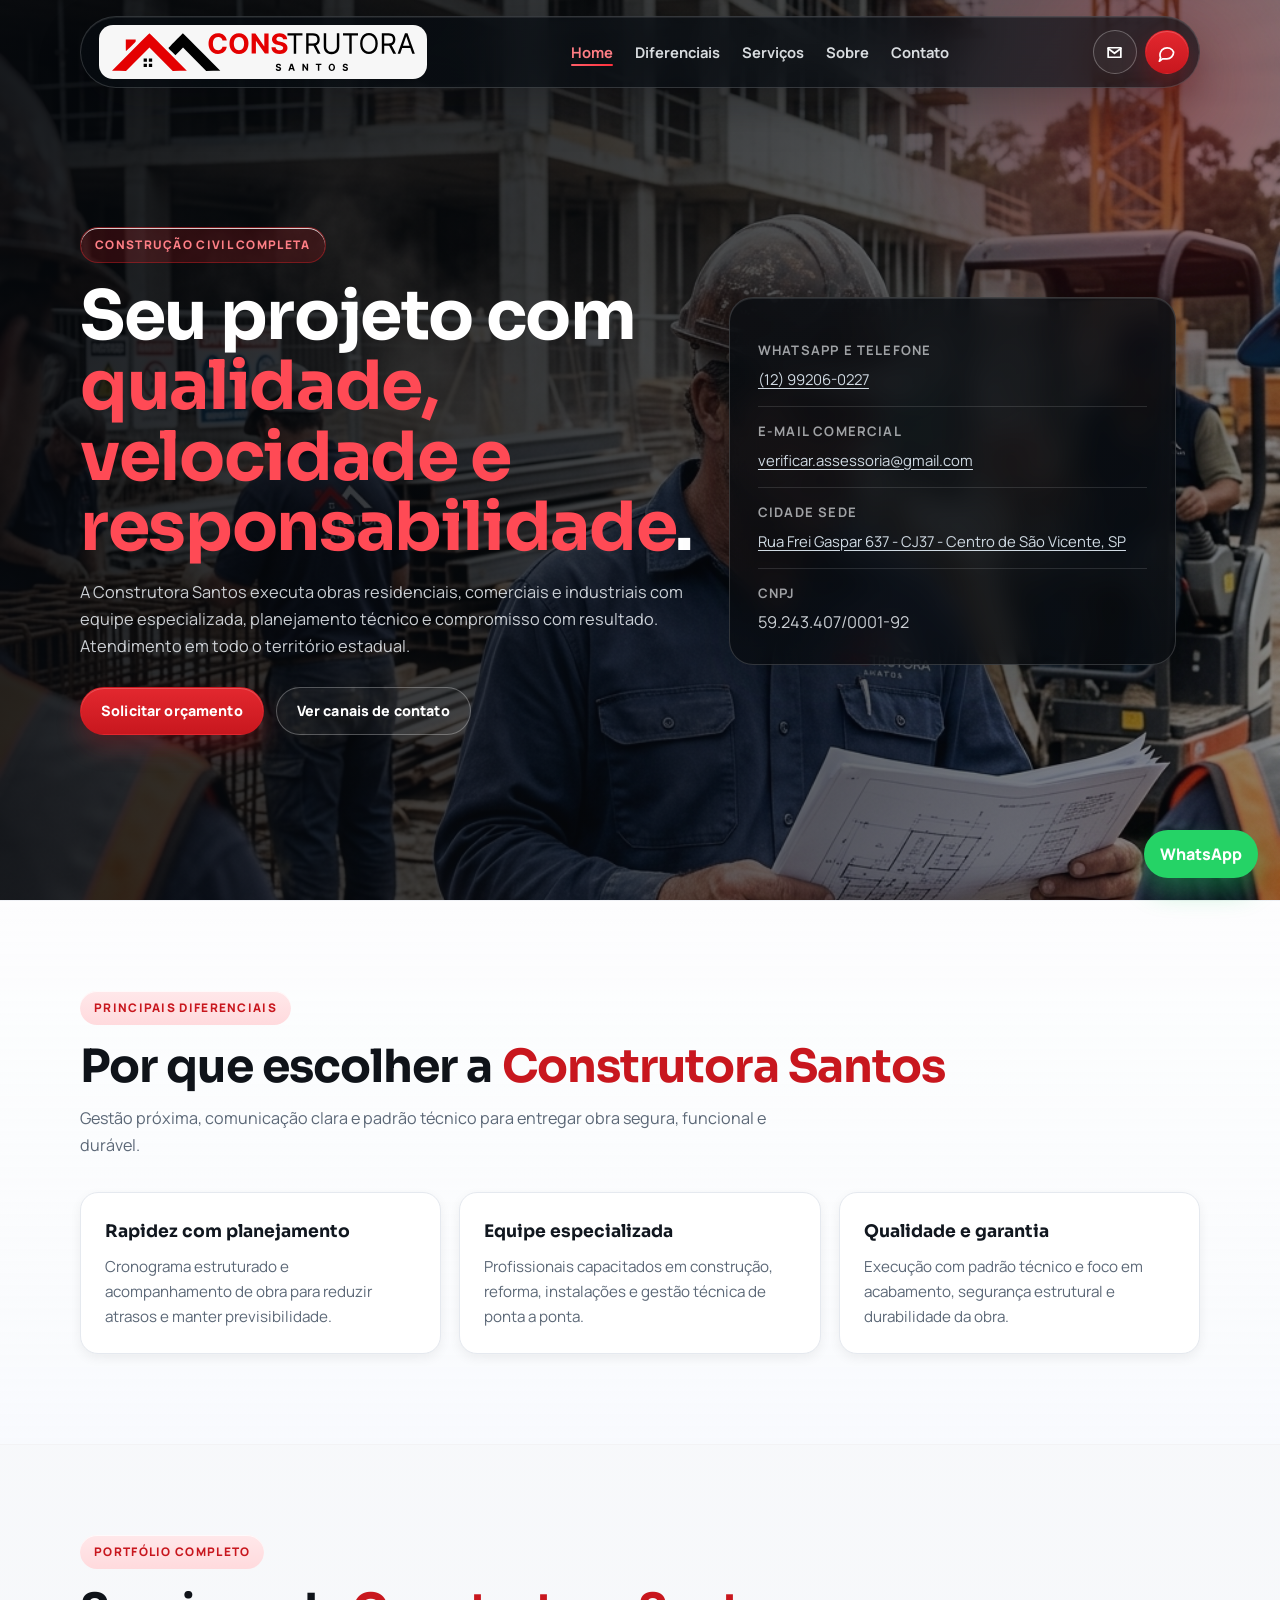
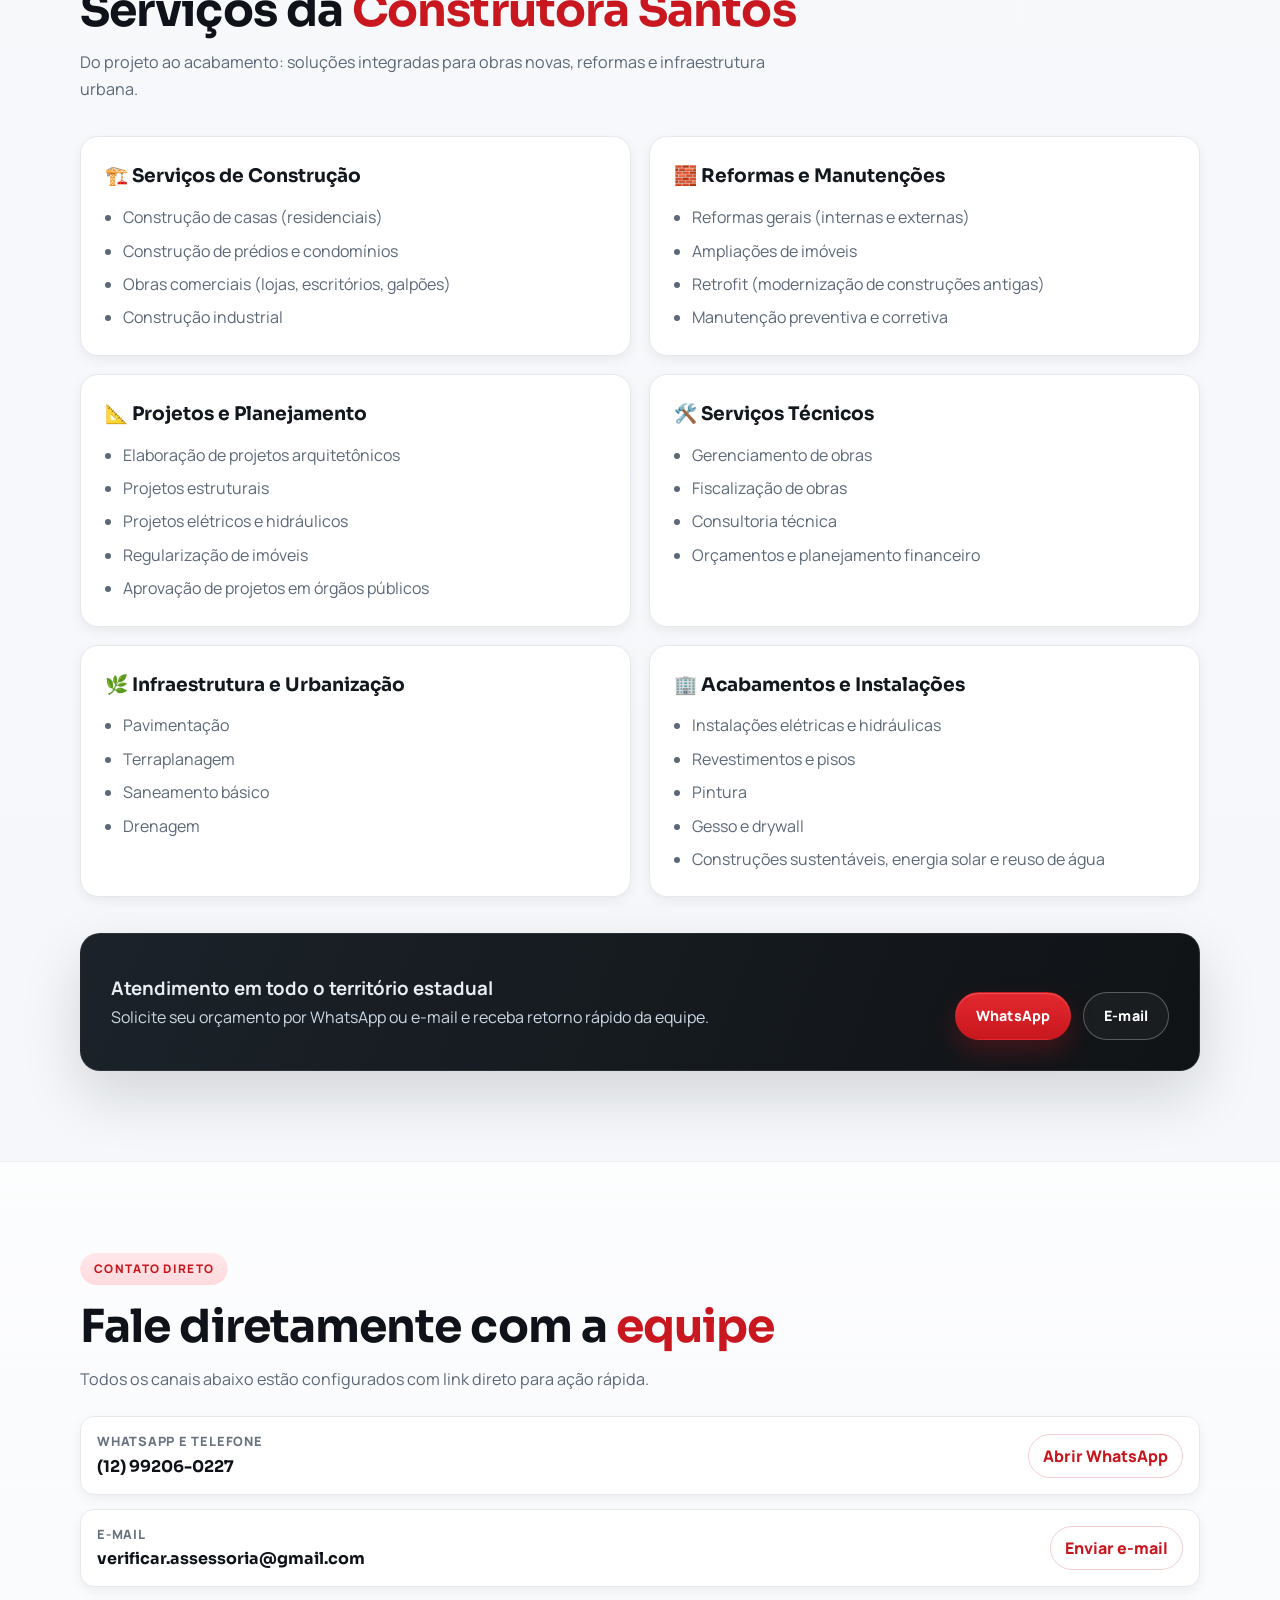
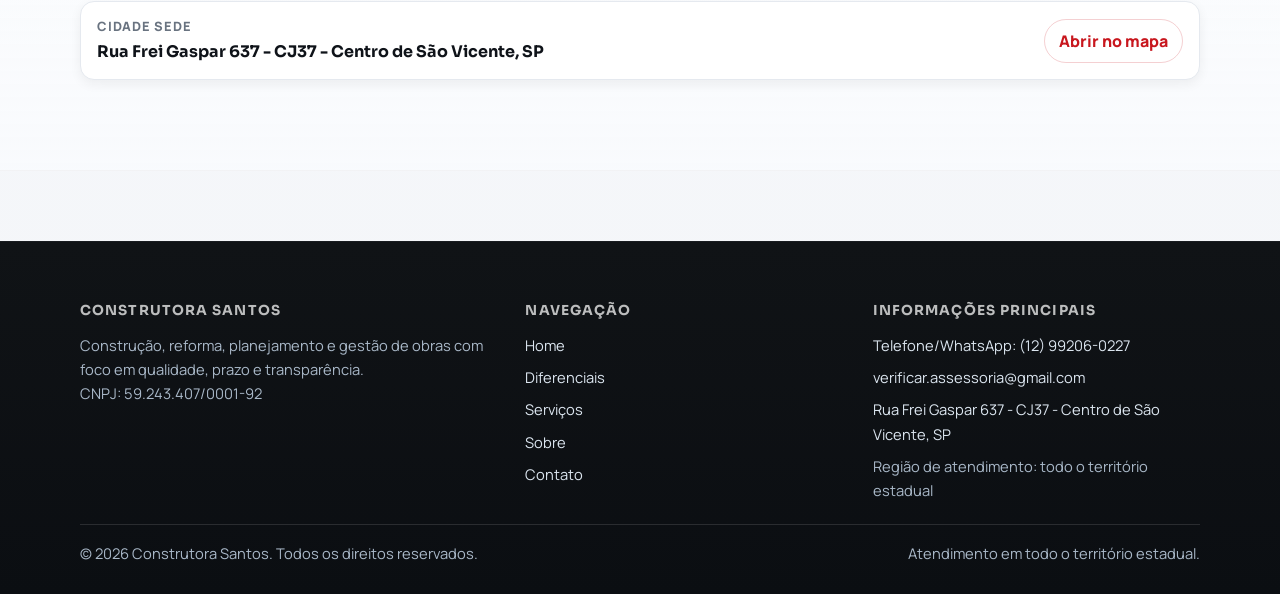
==== commit e12afca4: "feat: visual premium inspirado em efeitos modernos e revisão de textos" ====
--- a/index.html
+++ b/index.html
@@ -234,7 +234,7 @@
     <section class="section">
       <div class="container">
         <div class="badge">Contato direto</div>
-        <h2 class="section-title">Fale com a equipe sem formulário</h2>
+        <h2 class="section-title">Fale diretamente com a <span>equipe</span></h2>
         <p class="section-sub">Todos os canais abaixo estão configurados com link direto para ação rápida.</p>
 
         <div class="contact-list">
@@ -299,7 +299,7 @@
 
       <div class="footer-bottom">
         <p>© <span id="currentYear"></span> Construtora Santos. Todos os direitos reservados.</p>
-        <p>Canal direto: WhatsApp e e-mail, sem formulário.</p>
+        <p>Atendimento em todo o território estadual.</p>
       </div>
     </div>
   </footer>
--- a/assets/site.css
+++ b/assets/site.css
@@ -1,13 +1,18 @@
 :root {
-  --bg: #f4f5f7;
+  --bg: #f6f7fa;
   --paper: #ffffff;
-  --ink: #101316;
-  --muted: #57606a;
-  --brand: #d61f26;
-  --brand-dark: #ad171c;
-  --line: #e5e7eb;
-  --shadow: 0 14px 32px rgba(16, 19, 22, 0.08);
-  --radius: 16px;
+  --ink: #0f1319;
+  --ink-soft: #27303b;
+  --muted: #5c6877;
+  --brand: #c8171e;
+  --brand-dark: #a11318;
+  --brand-glow: rgba(200, 23, 30, 0.26);
+  --line: #e5e9ef;
+  --line-strong: #d1d8e1;
+  --radius: 18px;
+  --shadow-sm: 0 4px 12px rgba(15, 19, 25, 0.06);
+  --shadow: 0 14px 34px rgba(15, 19, 25, 0.09);
+  --shadow-lg: 0 24px 58px rgba(15, 19, 25, 0.15);
 }
 
 * {
@@ -23,8 +28,11 @@
 body {
   font-family: "Manrope", sans-serif;
   color: var(--ink);
-  background: radial-gradient(circle at 10% 0%, #ffffff 0%, #f4f5f7 52%, #eceff3 100%);
-  line-height: 1.6;
+  background:
+    radial-gradient(1200px 680px at 8% -8%, #ffffff 0%, rgba(255, 255, 255, 0) 62%),
+    radial-gradient(900px 540px at 100% 0%, rgba(200, 23, 30, 0.06) 0%, rgba(200, 23, 30, 0) 74%),
+    linear-gradient(180deg, #f9fafc 0%, #f4f6f9 100%);
+  line-height: 1.65;
   padding-top: 108px;
 }
 
@@ -52,7 +60,14 @@
 }
 
 .section {
-  padding: 84px 0;
+  padding: 90px 0;
+  position: relative;
+}
+
+main > .section:nth-of-type(even) {
+  background: linear-gradient(180deg, rgba(255, 255, 255, 0.72) 0%, rgba(249, 251, 254, 0.9) 100%);
+  border-top: 1px solid rgba(15, 19, 25, 0.04);
+  border-bottom: 1px solid rgba(15, 19, 25, 0.04);
 }
 
 .badge {
@@ -61,19 +76,22 @@
   gap: 8px;
   padding: 7px 14px;
   border-radius: 999px;
-  background: #fce8e9;
+  background: linear-gradient(180deg, #ffe8ea 0%, #ffdadd 100%);
   color: var(--brand);
-  font-size: 0.78rem;
+  font-size: 0.74rem;
   font-weight: 800;
   text-transform: uppercase;
-  letter-spacing: 0.08em;
+  letter-spacing: 0.11em;
+  box-shadow: 0 1px 0 rgba(255, 255, 255, 0.8) inset;
 }
 
 .section-title {
   font-family: "Sora", sans-serif;
-  font-size: clamp(1.8rem, 3.8vw, 2.7rem);
-  line-height: 1.2;
-  margin: 16px 0 10px;
+  font-size: clamp(1.9rem, 4vw, 2.85rem);
+  line-height: 1.15;
+  letter-spacing: -0.02em;
+  margin: 16px 0 12px;
+  color: var(--ink);
 }
 
 .section-title span {
@@ -83,6 +101,7 @@
 .section-sub {
   color: var(--muted);
   max-width: 740px;
+  font-size: 1.01rem;
 }
 
 header {
@@ -100,42 +119,35 @@
   align-items: center;
   justify-content: space-between;
   gap: 16px;
-  padding: 0 10px 0 20px;
+  padding: 0 10px 0 18px;
   border-radius: 999px;
-  border: 1px solid rgba(255, 255, 255, 0.14);
-  background: rgba(10, 13, 17, 0.66);
+  border: 1px solid rgba(255, 255, 255, 0.16);
+  background: linear-gradient(122deg, rgba(6, 11, 16, 0.8) 0%, rgba(11, 16, 23, 0.66) 100%);
   backdrop-filter: blur(18px);
-  box-shadow: 0 16px 42px rgba(6, 8, 11, 0.2);
-  transition: background 0.25s ease, border-color 0.25s ease, box-shadow 0.25s ease, min-height 0.25s ease;
+  box-shadow: 0 18px 44px rgba(6, 8, 11, 0.28), 0 1px 0 rgba(255, 255, 255, 0.08) inset;
+  transition: background 0.26s ease, border-color 0.26s ease, box-shadow 0.26s ease, min-height 0.26s ease;
 }
 
 header.scrolled .navbar {
   min-height: 66px;
-  border-color: rgba(15, 19, 23, 0.11);
+  border-color: rgba(15, 19, 23, 0.09);
   background: rgba(255, 255, 255, 0.96);
-  box-shadow: 0 10px 26px rgba(15, 19, 23, 0.14);
+  box-shadow: 0 12px 30px rgba(15, 19, 23, 0.13), 0 1px 0 rgba(255, 255, 255, 0.95) inset;
 }
 
 .brand {
   display: flex;
   align-items: center;
-  gap: 12px;
   flex-shrink: 0;
-  padding: 8px 12px;
+  padding: 8px 13px;
   border-radius: 14px;
-  background: rgba(255, 255, 255, 0.95);
+  background: rgba(255, 255, 255, 0.97);
+  transition: background 0.25s ease, padding 0.25s ease;
 }
 
 .brand img {
   height: 38px;
   width: auto;
-}
-
-.brand-name {
-  font-family: "Sora", sans-serif;
-  font-weight: 700;
-  font-size: 0.95rem;
-  color: #111820;
 }
 
 header.scrolled .brand {
@@ -154,11 +166,31 @@
   font-weight: 700;
   font-size: 0.92rem;
   transition: color 0.2s ease;
+  position: relative;
+}
+
+.nav-links a::after {
+  content: "";
+  position: absolute;
+  left: 0;
+  right: 0;
+  bottom: -4px;
+  height: 2px;
+  border-radius: 999px;
+  background: linear-gradient(90deg, #ff5f69 0%, #ff2f3b 100%);
+  transform: scaleX(0);
+  transform-origin: center;
+  transition: transform 0.24s ease;
+}
+
+.nav-links a:hover::after,
+.nav-links a.active::after {
+  transform: scaleX(1);
 }
 
 .nav-links a:hover,
 .nav-links a.active {
-  color: #ff6f76;
+  color: #ff7e85;
 }
 
 header.scrolled .nav-links a {
@@ -182,11 +214,16 @@
   padding: 11px 20px;
   font-weight: 800;
   font-size: 0.89rem;
+  letter-spacing: 0.01em;
   display: inline-flex;
   align-items: center;
   justify-content: center;
   gap: 8px;
-  transition: 0.2s ease;
+  transition: transform 0.22s ease, box-shadow 0.22s ease, border-color 0.22s ease, background 0.22s ease;
+}
+
+.btn:hover {
+  transform: translateY(-2px);
 }
 
 .btn-icon {
@@ -207,25 +244,25 @@
 }
 
 .btn-primary {
-  background: var(--brand);
+  background: linear-gradient(180deg, #e3282f 0%, var(--brand) 100%);
   color: #fff;
-  box-shadow: 0 10px 20px rgba(214, 31, 38, 0.25);
+  box-shadow: 0 12px 24px var(--brand-glow), 0 1px 0 rgba(255, 255, 255, 0.2) inset;
 }
 
 .btn-primary:hover {
-  background: var(--brand-dark);
-  transform: translateY(-1px);
+  background: linear-gradient(180deg, #cf1e25 0%, var(--brand-dark) 100%);
+  box-shadow: 0 16px 28px rgba(200, 23, 30, 0.34);
 }
 
 .btn-outline {
-  background: transparent;
+  background: rgba(255, 255, 255, 0.04);
   border-color: rgba(255, 255, 255, 0.28);
   color: #ffffff;
 }
 
 .btn-outline:hover {
-  border-color: rgba(255, 255, 255, 0.6);
-  transform: translateY(-1px);
+  border-color: rgba(255, 255, 255, 0.65);
+  background: rgba(255, 255, 255, 0.1);
 }
 
 header.scrolled .btn-outline {
@@ -235,16 +272,19 @@
 }
 
 header.scrolled .btn-outline:hover {
-  border-color: #c7cdd5;
+  border-color: var(--line-strong);
+  box-shadow: var(--shadow-sm);
 }
 
 .btn-dark {
   background: #101316;
   color: #fff;
+  box-shadow: var(--shadow-sm);
 }
 
 .btn-dark:hover {
   background: #232a31;
+  box-shadow: var(--shadow);
 }
 
 .menu-toggle {
@@ -309,6 +349,20 @@
   z-index: 0;
 }
 
+.home-page .hero::after {
+  content: "";
+  position: absolute;
+  width: 620px;
+  height: 620px;
+  right: -200px;
+  top: -220px;
+  border-radius: 50%;
+  background: radial-gradient(circle, rgba(200, 23, 30, 0.3) 0%, rgba(200, 23, 30, 0) 72%);
+  filter: blur(8px);
+  z-index: 0;
+  animation: heroGlow 8s ease-in-out infinite alternate;
+}
+
 .home-page .hero-grid {
   position: relative;
   z-index: 1;
@@ -321,10 +375,11 @@
 .home-page .hero h1 {
   font-family: "Sora", sans-serif;
   color: #fff;
-  font-size: clamp(2.4rem, 5.3vw, 4.8rem);
+  font-size: clamp(2.5rem, 5.3vw, 4.9rem);
   line-height: 1.04;
   margin: 18px 0 16px;
   max-width: 640px;
+  letter-spacing: -0.02em;
 }
 
 .home-page .hero h1 span {
@@ -334,6 +389,7 @@
 .home-page .hero p {
   color: rgba(238, 243, 248, 0.84);
   max-width: 620px;
+  font-size: 1.02rem;
 }
 
 .home-page .hero .badge {
@@ -351,12 +407,12 @@
 }
 
 .hero-panel {
-  background: rgba(9, 13, 18, 0.7);
+  background: linear-gradient(155deg, rgba(9, 13, 18, 0.78) 0%, rgba(7, 10, 14, 0.72) 100%);
   color: #e7edf2;
   border-radius: 24px;
   padding: 28px;
-  box-shadow: var(--shadow);
-  border: 1px solid rgba(255, 255, 255, 0.15);
+  box-shadow: var(--shadow-lg), 0 1px 0 rgba(255, 255, 255, 0.1) inset;
+  border: 1px solid rgba(255, 255, 255, 0.16);
   backdrop-filter: blur(14px);
 }
 
@@ -374,16 +430,21 @@
   display: block;
   color: #fff;
   margin-bottom: 4px;
+  font-size: 0.82rem;
+  letter-spacing: 0.09em;
+  text-transform: uppercase;
+  color: rgba(248, 252, 255, 0.62);
 }
 
 .panel-item p,
 .panel-item a {
-  font-size: 0.92rem;
+  font-size: 0.93rem;
   color: #d0dae3;
 }
 
 .panel-item a {
   text-decoration: underline;
+  text-underline-offset: 3px;
 }
 
 .grid-3 {
@@ -398,13 +459,39 @@
   border-radius: var(--radius);
   border: 1px solid var(--line);
   padding: 24px;
-  box-shadow: var(--shadow);
+  box-shadow: var(--shadow-sm);
+  transition: transform 0.24s ease, box-shadow 0.24s ease, border-color 0.24s ease;
+  position: relative;
+  overflow: hidden;
+}
+
+.card::before {
+  content: "";
+  position: absolute;
+  left: 0;
+  right: 0;
+  top: 0;
+  height: 3px;
+  background: linear-gradient(90deg, var(--brand) 0%, #f15960 100%);
+  opacity: 0;
+  transition: opacity 0.24s ease;
+}
+
+.card:hover {
+  transform: translateY(-5px);
+  box-shadow: var(--shadow-lg);
+  border-color: rgba(200, 23, 30, 0.2);
+}
+
+.card:hover::before {
+  opacity: 1;
 }
 
 .card h3 {
   font-family: "Sora", sans-serif;
   font-size: 1.08rem;
   margin-bottom: 8px;
+  color: #11171f;
 }
 
 .card p {
@@ -424,6 +511,13 @@
   border: 1px solid var(--line);
   border-radius: var(--radius);
   padding: 24px;
+  box-shadow: var(--shadow-sm);
+  transition: transform 0.24s ease, box-shadow 0.24s ease;
+}
+
+.service-group:hover {
+  transform: translateY(-3px);
+  box-shadow: var(--shadow);
 }
 
 .service-group h3 {
@@ -444,13 +538,15 @@
   margin-top: 36px;
   background: linear-gradient(110deg, #1b2229 0%, #101316 100%);
   border-radius: 20px;
-  padding: 28px;
+  padding: 30px;
   color: #e8edf2;
   display: flex;
   justify-content: space-between;
   gap: 16px;
   align-items: center;
   flex-wrap: wrap;
+  box-shadow: var(--shadow-lg);
+  border: 1px solid rgba(255, 255, 255, 0.08);
 }
 
 .cta-band p {
@@ -472,6 +568,13 @@
   border-radius: 14px;
   background: #fff;
   padding: 14px 16px;
+  box-shadow: var(--shadow-sm);
+  transition: transform 0.2s ease, box-shadow 0.2s ease;
+}
+
+.contact-row:hover {
+  transform: translateY(-2px);
+  box-shadow: var(--shadow);
 }
 
 .contact-row span {
@@ -491,6 +594,15 @@
 .contact-row a {
   font-weight: 800;
   color: var(--brand);
+  border: 1px solid rgba(200, 23, 30, 0.2);
+  border-radius: 999px;
+  padding: 8px 14px;
+}
+
+.contact-row a:hover {
+  background: var(--brand);
+  color: #fff;
+  border-color: var(--brand);
 }
 
 .timeline {
@@ -516,9 +628,10 @@
 
 .footer {
   margin-top: 70px;
-  background: #101316;
+  background: linear-gradient(180deg, #101316 0%, #0b0e12 100%);
   color: #d4dee8;
-  padding: 54px 0 28px;
+  padding: 58px 0 28px;
+  border-top: 1px solid rgba(255, 255, 255, 0.06);
 }
 
 .footer-grid {
@@ -530,14 +643,17 @@
 }
 
 .footer h4 {
-  color: #fff;
+  color: rgba(255, 255, 255, 0.72);
   font-family: "Sora", sans-serif;
   margin-bottom: 10px;
+  font-size: 0.86rem;
+  text-transform: uppercase;
+  letter-spacing: 0.08em;
 }
 
 .footer p,
 .footer li {
-  color: #d4dee8;
+  color: #a9b8c8;
   font-size: 0.92rem;
 }
 
@@ -547,7 +663,7 @@
 }
 
 .footer a {
-  color: #f6fafc;
+  color: #dce6f0;
 }
 
 .footer a:hover {
@@ -561,7 +677,7 @@
   flex-wrap: wrap;
   padding-top: 16px;
   font-size: 0.84rem;
-  color: #aeb8c2;
+  color: #77889b;
 }
 
 .float-wa {
@@ -580,7 +696,50 @@
   gap: 8px;
   padding: 11px 16px;
   font-weight: 900;
-  box-shadow: 0 12px 20px rgba(37, 211, 102, 0.35);
+  box-shadow: 0 14px 24px rgba(37, 211, 102, 0.35);
+  transition: transform 0.22s ease, box-shadow 0.22s ease;
+}
+
+.float-wa a:hover {
+  transform: translateY(-2px);
+  box-shadow: 0 18px 28px rgba(37, 211, 102, 0.44);
+}
+
+.reveal {
+  opacity: 0;
+  transform: translateY(18px) scale(0.985);
+  transition: opacity 0.65s cubic-bezier(0.2, 0.6, 0.2, 1), transform 0.65s cubic-bezier(0.2, 0.6, 0.2, 1);
+  transition-delay: var(--delay, 0ms);
+}
+
+.reveal.is-visible {
+  opacity: 1;
+  transform: translateY(0) scale(1);
+}
+
+@keyframes heroGlow {
+  0% {
+    transform: translate3d(0, 0, 0) scale(0.94);
+    opacity: 0.6;
+  }
+  100% {
+    transform: translate3d(-12px, 18px, 0) scale(1.08);
+    opacity: 0.9;
+  }
+}
+
+@media (prefers-reduced-motion: reduce) {
+  * {
+    animation: none !important;
+    transition: none !important;
+    scroll-behavior: auto !important;
+  }
+
+  .reveal,
+  .reveal.is-visible {
+    opacity: 1;
+    transform: none;
+  }
 }
 
 @media (max-width: 980px) {
@@ -621,6 +780,10 @@
     background-attachment: scroll;
     padding: 150px 0 92px;
   }
+
+  .cta-band {
+    padding: 24px;
+  }
 }
 
 @media (max-width: 520px) {
@@ -635,4 +798,8 @@
   .contact-row {
     grid-template-columns: 1fr;
   }
-}
+
+  .contact-row a {
+    width: fit-content;
+  }
+}
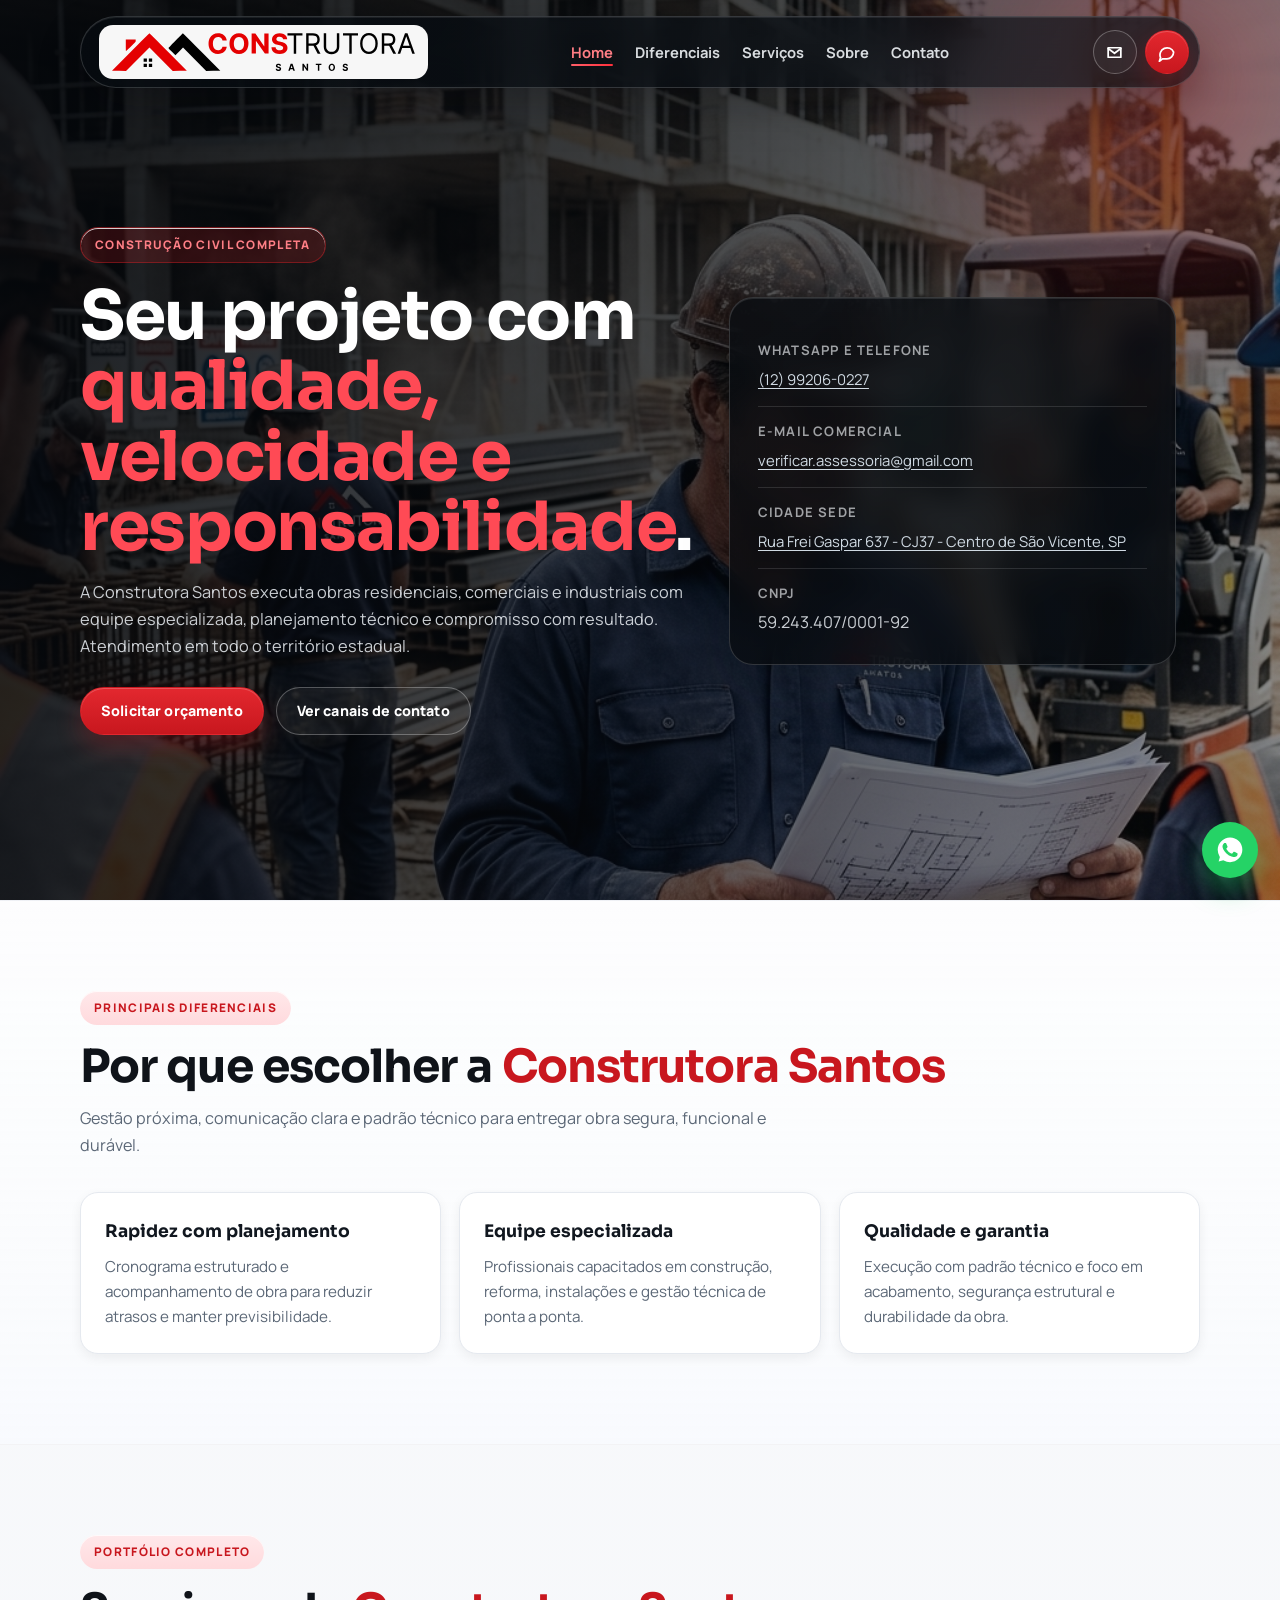
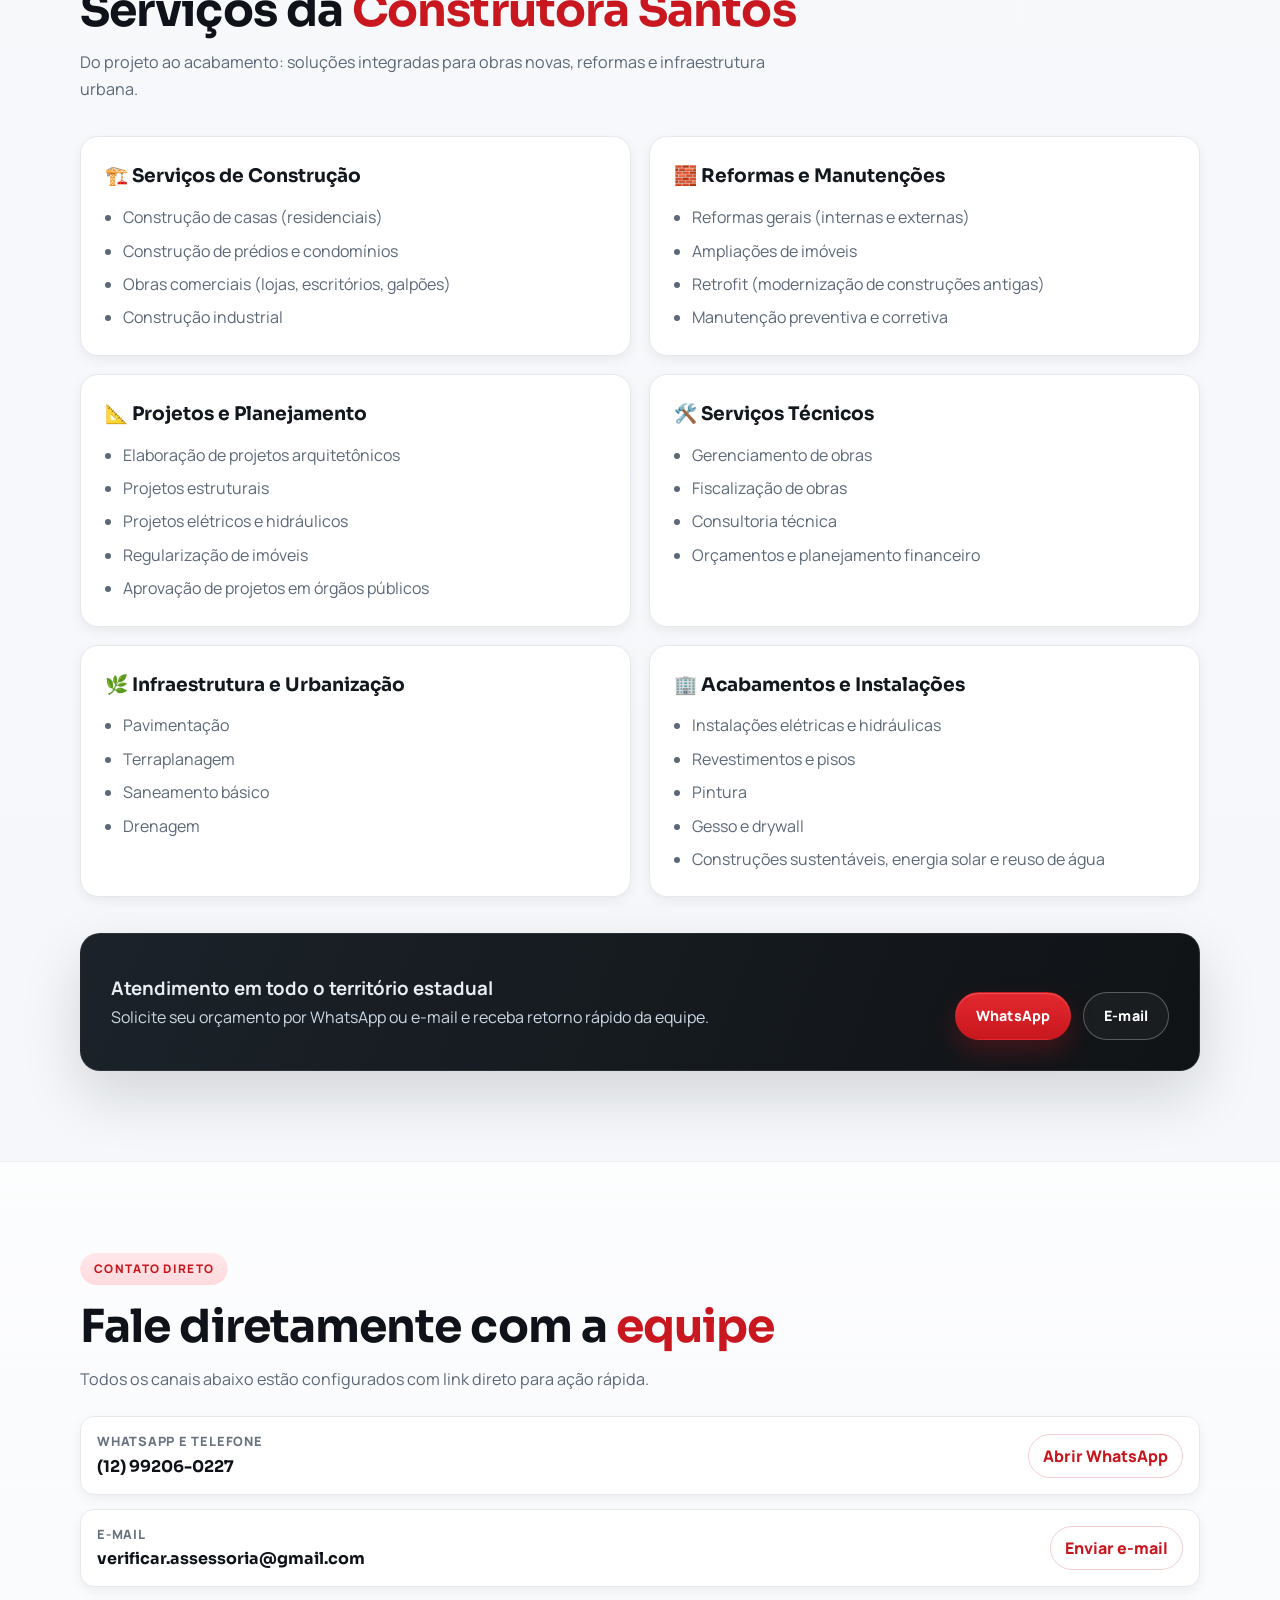
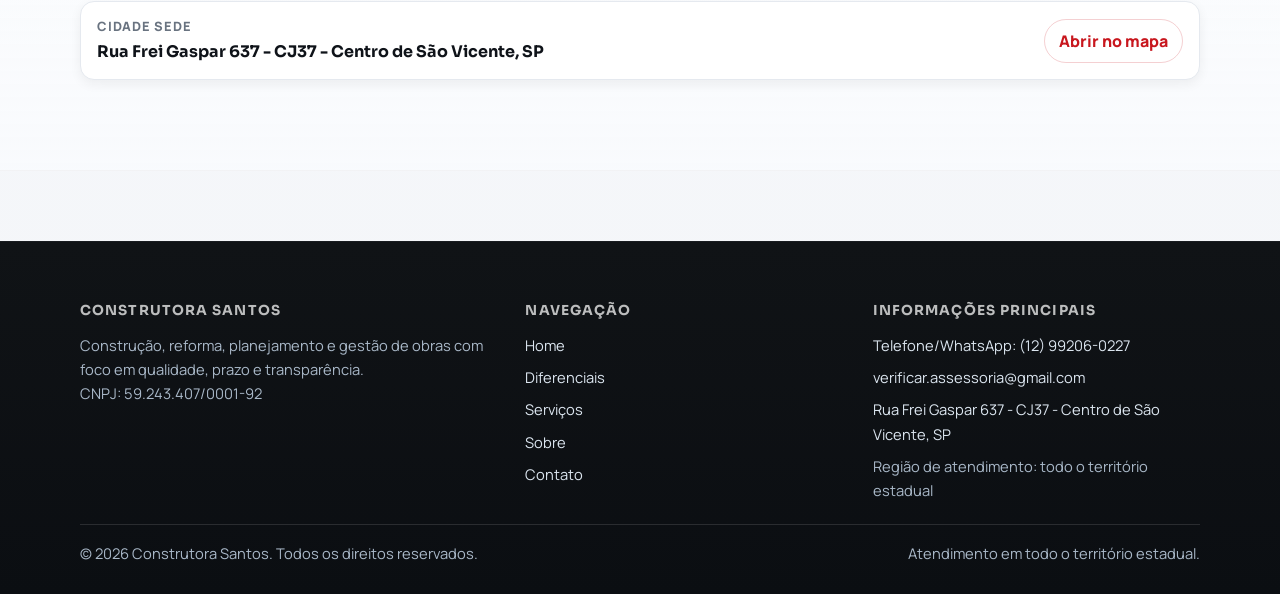
==== commit 1493307b: "style: botão flutuante com ícone do WhatsApp" ====
--- a/index.html
+++ b/index.html
@@ -305,7 +305,11 @@
   </footer>
 
   <div class="float-wa" aria-label="WhatsApp flutuante">
-    <a href="https://wa.me/5512992060227?text=Ol%C3%A1%2C%20vim%20pelo%20site%20e%20quero%20um%20or%C3%A7amento." target="_blank" rel="noopener">WhatsApp</a>
+    <a href="https://wa.me/5512992060227?text=Ol%C3%A1%2C%20vim%20pelo%20site%20e%20quero%20um%20or%C3%A7amento." target="_blank" rel="noopener" aria-label="Abrir WhatsApp" title="WhatsApp">
+      <svg viewBox="0 0 24 24" aria-hidden="true">
+        <path d="M17.472 14.382c-.297-.149-1.758-.867-2.03-.967-.273-.099-.471-.148-.67.15-.198.297-.768.966-.94 1.164-.173.198-.347.223-.644.075-.297-.149-1.255-.463-2.39-1.475-.883-.787-1.48-1.761-1.653-2.059-.173-.297-.018-.458.13-.606.134-.133.298-.347.446-.52.149-.174.198-.298.298-.497.099-.198.05-.372-.025-.521-.075-.149-.669-1.612-.916-2.206-.242-.58-.487-.501-.669-.51-.173-.008-.372-.01-.57-.01-.198 0-.52.075-.792.372-.273.297-1.04 1.016-1.04 2.479 0 1.462 1.065 2.875 1.213 3.073.149.198 2.095 3.2 5.078 4.487.71.306 1.262.489 1.693.626.711.226 1.359.194 1.87.118.57-.085 1.758-.719 2.006-1.413.248-.694.248-1.29.173-1.414-.074-.124-.272-.198-.57-.347m-5.421 7.403h-.004a9.87 9.87 0 0 1-5.031-1.378l-.361-.214-3.741.982.998-3.648-.236-.374a9.87 9.87 0 0 1-1.51-5.26C2.167 6.477 6.644 2 12.057 2c2.623.001 5.089 1.022 6.945 2.876 1.857 1.855 2.88 4.32 2.88 6.943-.001 5.413-4.478 9.89-9.89 9.89" />
+      </svg>
+    </a>
   </div>
 
   <script src="assets/site.js" defer></script>
--- a/assets/site.css
+++ b/assets/site.css
@@ -693,11 +693,18 @@
   border-radius: 999px;
   display: inline-flex;
   align-items: center;
-  gap: 8px;
-  padding: 11px 16px;
-  font-weight: 900;
+  justify-content: center;
+  width: 56px;
+  height: 56px;
+  padding: 0;
   box-shadow: 0 14px 24px rgba(37, 211, 102, 0.35);
   transition: transform 0.22s ease, box-shadow 0.22s ease;
+}
+
+.float-wa a svg {
+  width: 30px;
+  height: 30px;
+  fill: currentColor;
 }
 
 .float-wa a:hover {
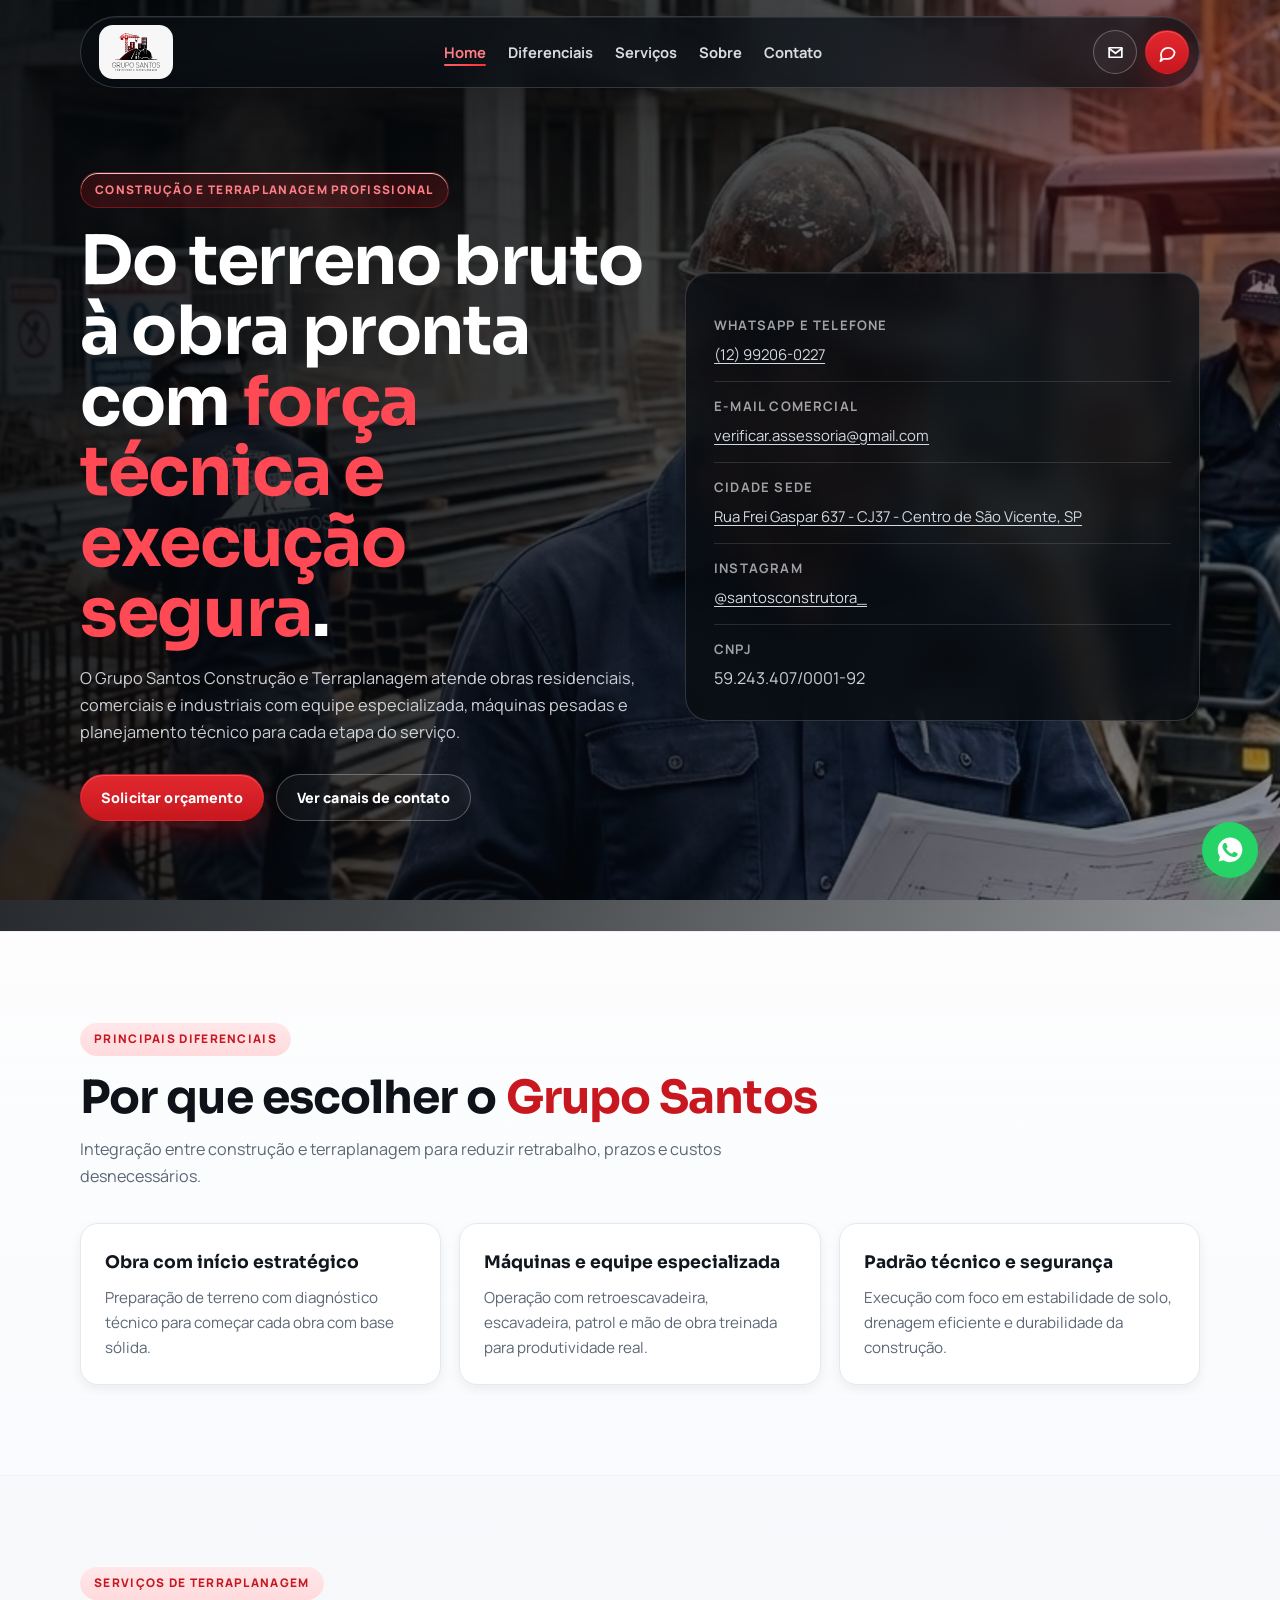
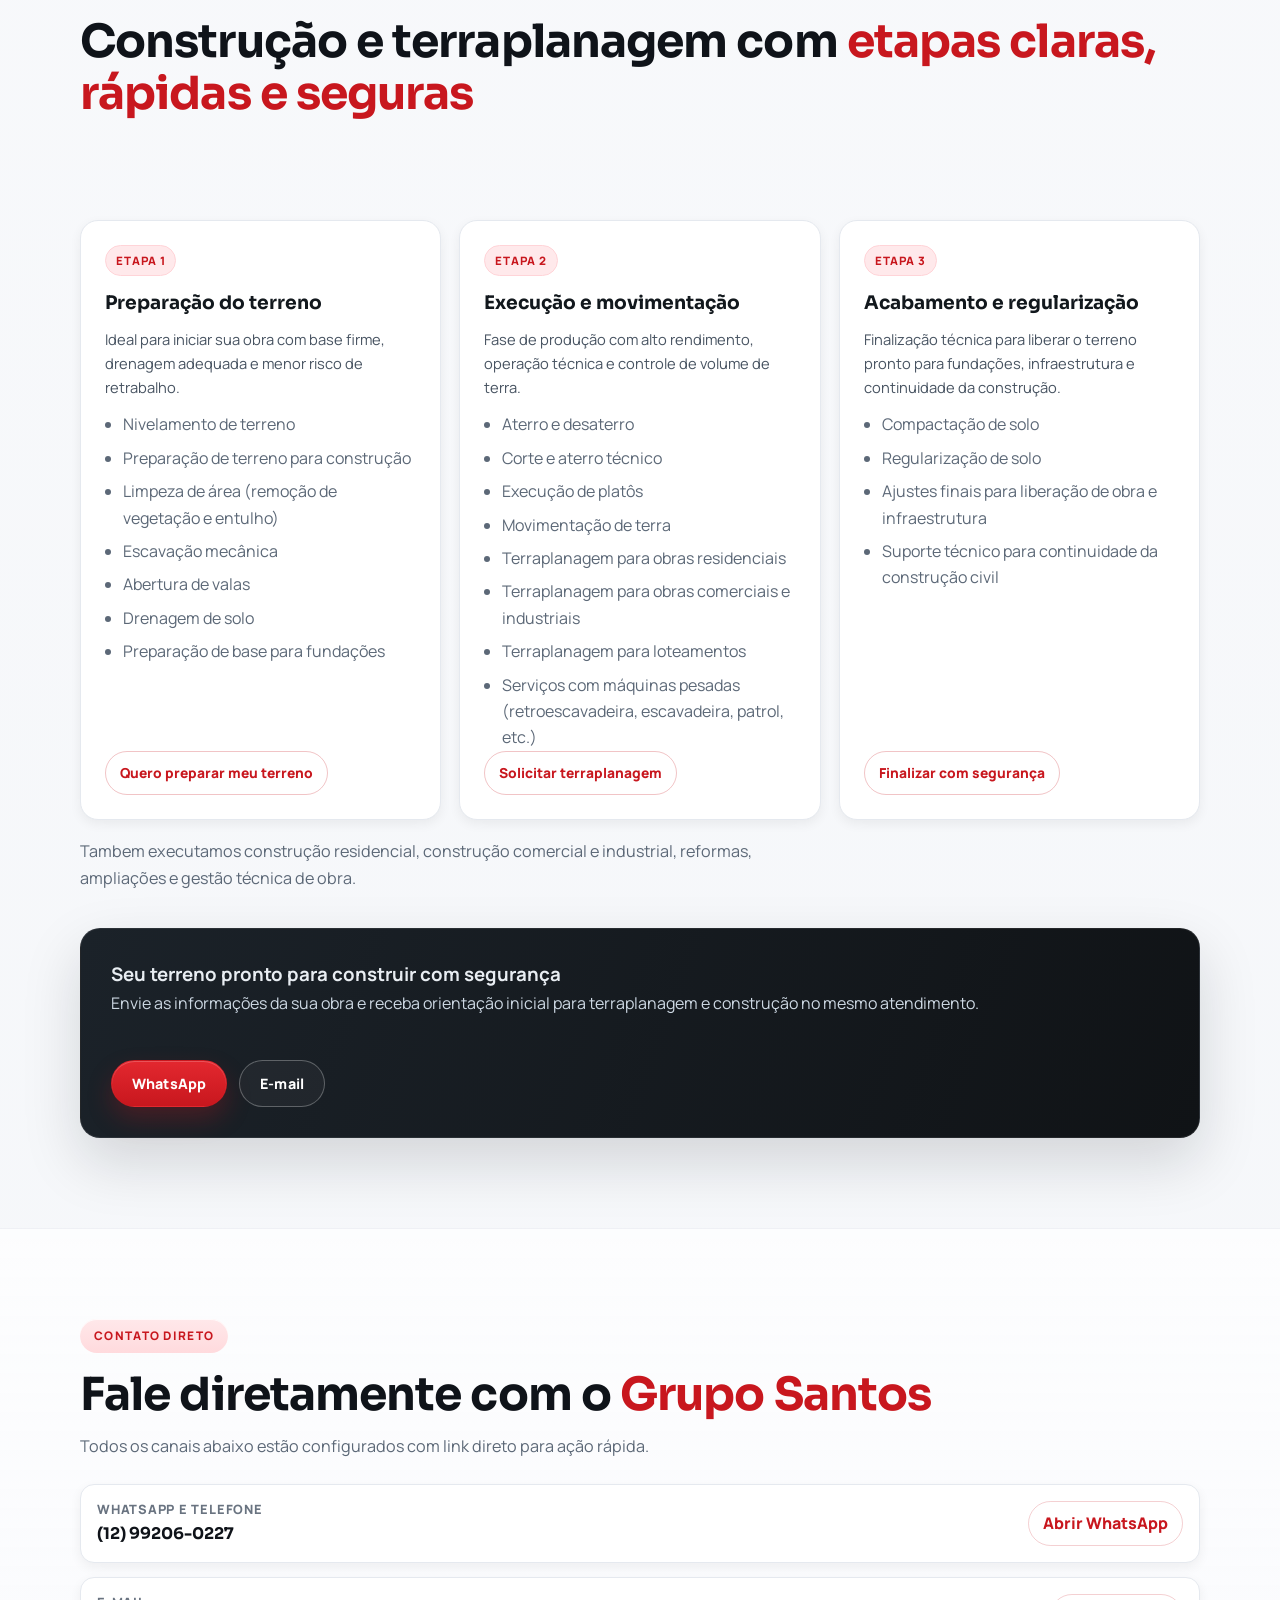
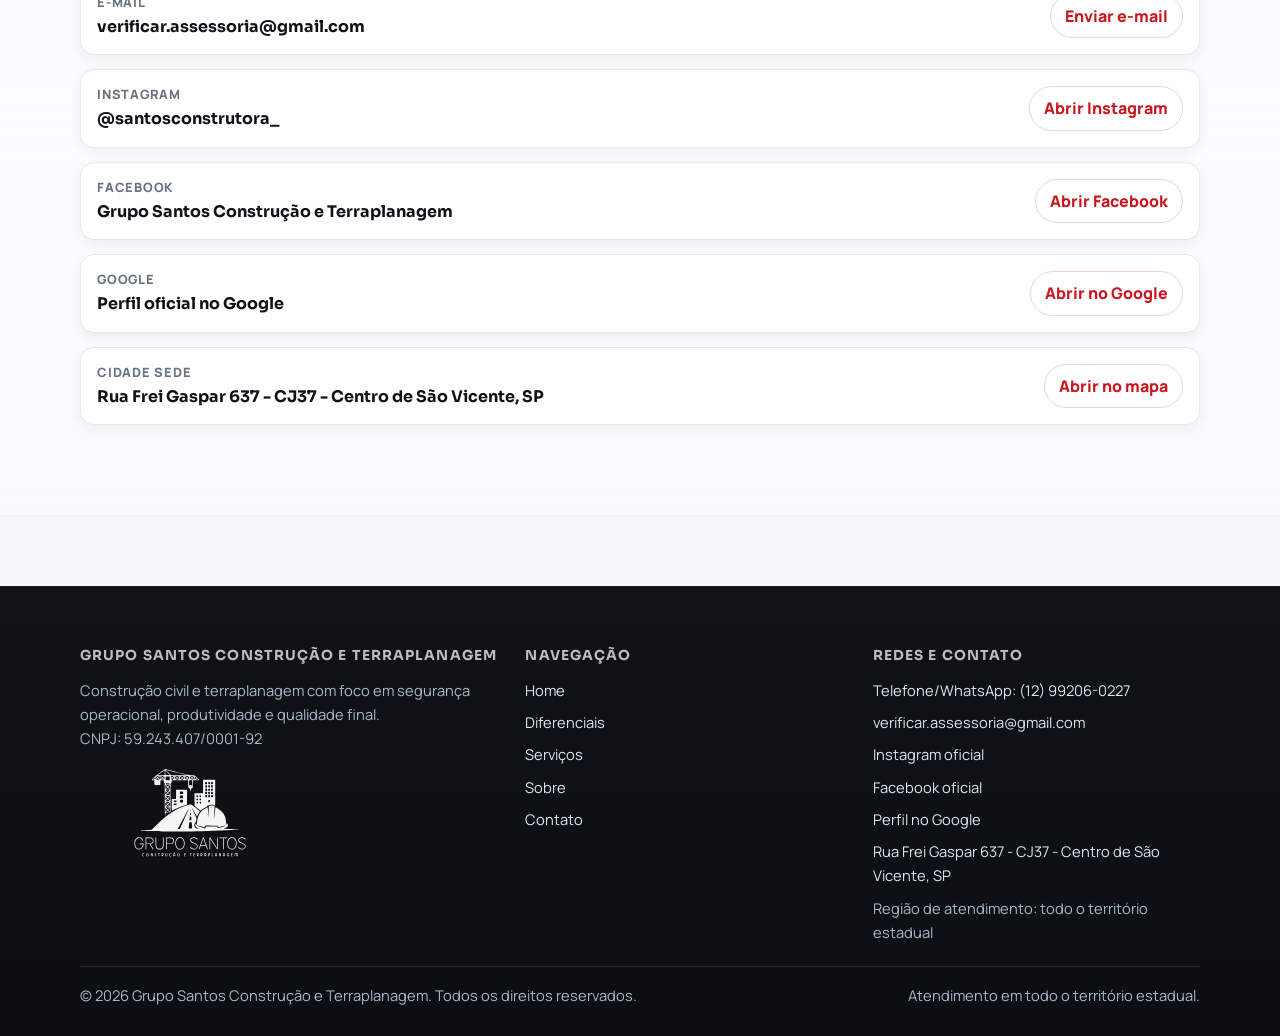
==== commit 8d56d48c: "Atualiza landing page para Grupo Santos e publica ajustes de branding, serviços e SEO" ====
--- a/index.html
+++ b/index.html
@@ -3,29 +3,47 @@
 <head>
   <meta charset="UTF-8" />
   <meta name="viewport" content="width=device-width, initial-scale=1.0" />
-  <title>Construtora Santos | Construção, Reforma e Projetos</title>
-  <meta name="description" content="Construtora Santos: construção, reformas, projetos e serviços técnicos em todo o território estadual. Fale por WhatsApp ou e-mail." />
-  <meta name="keywords" content="construtora santos, construção civil, reformas, projetos arquitetônicos, obras comerciais" />
+  <title>Grupo Santos Construção e Terraplanagem | Obras e Movimentação de Terra</title>
+  <meta name="description" content="Grupo Santos Construção e Terraplanagem: construção civil e terraplanagem completa com máquinas pesadas, equipe técnica e atendimento ágil." />
+  <meta name="keywords" content="grupo santos construção e terraplanagem, terraplanagem, construção civil, movimentação de terra, nivelamento de terreno" />
+  <meta name="author" content="Grupo Santos Construção e Terraplanagem" />
   <meta name="robots" content="index, follow" />
+  <meta name="googlebot" content="index, follow, max-image-preview:large, max-snippet:-1, max-video-preview:-1" />
+  <meta name="theme-color" content="#c8171e" />
+  <meta name="google-site-verification" content="wiw5-zaQCOVtuvqixJlVNqHvuzX9rXq6qv0AwWG5TTQ" />
   <link rel="canonical" href="https://construtorasantos.com.br/" />
-
-  <link rel="icon" type="image/svg+xml" href="Logo/logo3.svg" />
-  <link rel="apple-touch-icon" href="Logo/logo3.svg" />
-
-  <meta property="og:title" content="Construtora Santos | Construção, Reforma e Projetos" />
-  <meta property="og:description" content="Atendimento em todo o território estadual com qualidade, equipe especializada e compromisso com prazo." />
+  <link rel="alternate" hreflang="pt-BR" href="https://construtorasantos.com.br/" />
+
+  <link rel="icon" type="image/svg+xml" href="Logo/logogradiente.svg" />
+  <link rel="apple-touch-icon" href="Logo/logogradiente.svg" />
+
+  <meta property="og:title" content="Grupo Santos Construção e Terraplanagem | Obras e Terraplanagem" />
+  <meta property="og:description" content="Construção e terraplanagem com planejamento técnico, máquinas pesadas e execução segura para obras residenciais, comerciais e industriais." />
   <meta property="og:type" content="website" />
   <meta property="og:url" content="https://construtorasantos.com.br/" />
+  <meta property="og:site_name" content="Grupo Santos Construção e Terraplanagem" />
+  <meta property="og:locale" content="pt_BR" />
+
+  <meta name="twitter:card" content="summary" />
+  <meta name="twitter:title" content="Grupo Santos Construção e Terraplanagem" />
+  <meta name="twitter:description" content="Construção e terraplanagem completa com atendimento rápido para orçamento." />
 
   <script type="application/ld+json">
   {
     "@context": "https://schema.org",
     "@type": "LocalBusiness",
-    "name": "Construtora Santos",
-    "description": "Construção civil, reformas, projetos e gerenciamento de obras.",
+    "name": "Grupo Santos Construção e Terraplanagem",
+    "description": "Construção civil e serviços completos de terraplanagem.",
     "url": "https://construtorasantos.com.br",
+    "image": "https://construtorasantos.com.br/Logo/logogradiente.svg",
     "telephone": "+5512992060227",
     "email": "verificar.assessoria@gmail.com",
+    "sameAs": [
+      "https://wa.me/5512992060227",
+      "https://web.facebook.com/gruposantosconstrucaoeterraplanagem/",
+      "https://www.instagram.com/santosconstrutora_/",
+      "https://www.google.com/search?q=Grupo+Santos+Constru%C3%A7%C3%A3o+e+Terraplanagem&stick=H4sIAAAAAAAA_-NgU1I1qLA0SU41TDFOS06xME0xNkqyMqgwSkwyNDMyTTYyNDAxNDMzXcSq6V5UWpCvEJyYV5JfrOCcn1dcUlR6ePnhxfkKqQohqUVFiQU5iXmJ6am5AAYPQvlVAAAA&hl=pt-BR&mat=CdGVlZ3Rf5LmElYBTVDHnpcMG3WkWh3ccFuywNYfZ7d24RtU_iprZO6MkB7S-c_FgQrkCtxo4Nq3hSoEwBv06edv3q6S_h2VY4-tOn_96slZf4iFeq1OqlpywfHrxEU8Rg&authuser=0"
+    ],
     "address": {
       "@type": "PostalAddress",
       "streetAddress": "Rua Frei Gaspar 637 - CJ37",
@@ -47,8 +65,8 @@
 
   <header>
     <nav class="container navbar" aria-label="Navegação principal">
-      <a class="brand" href="index.html" aria-label="Página inicial da Construtora Santos">
-        <img src="Logo/logo2.svg" alt="Construtora Santos" />
+      <a class="brand" href="index.html" aria-label="Página inicial do Grupo Santos Construção e Terraplanagem">
+        <img src="Logo/logogradiente.svg" alt="Grupo Santos Construção e Terraplanagem" />
       </a>
 
       <ul class="nav-links" role="list">
@@ -92,14 +110,14 @@
     <section class="hero">
       <div class="container hero-grid">
         <div>
-          <div class="badge">Construção civil completa</div>
-          <h1>Seu projeto com <span>qualidade, velocidade e responsabilidade</span>.</h1>
+          <div class="badge">Construção e terraplanagem profissional</div>
+          <h1>Do terreno bruto à obra pronta com <span>força técnica e execução segura</span>.</h1>
           <p>
-            A Construtora Santos executa obras residenciais, comerciais e industriais com equipe especializada,
-            planejamento técnico e compromisso com resultado. Atendimento em todo o território estadual.
+            O Grupo Santos Construção e Terraplanagem atende obras residenciais, comerciais e industriais
+            com equipe especializada, máquinas pesadas e planejamento técnico para cada etapa do serviço.
           </p>
           <div class="hero-cta">
-            <a class="btn btn-primary" href="https://wa.me/5512992060227?text=Ol%C3%A1%2C%20quero%20um%20or%C3%A7amento%20para%20minha%20obra." target="_blank" rel="noopener">Solicitar orçamento</a>
+            <a class="btn btn-primary" href="https://wa.me/5512992060227?text=Ol%C3%A1%2C%20quero%20um%20or%C3%A7amento%20de%20constru%C3%A7%C3%A3o%20e%20terraplanagem." target="_blank" rel="noopener">Solicitar orçamento</a>
             <a class="btn btn-outline" href="contato.html">Ver canais de contato</a>
           </div>
         </div>
@@ -116,6 +134,10 @@
           <div class="panel-item">
             <strong>Cidade sede</strong>
             <a href="https://www.google.com/maps/search/?api=1&query=Rua+Frei+Gaspar+637+-+CJ37+-+Centro+de+S%C3%A3o+Vicente,+SP" target="_blank" rel="noopener">Rua Frei Gaspar 637 - CJ37 - Centro de São Vicente, SP</a>
+          </div>
+          <div class="panel-item">
+            <strong>Instagram</strong>
+            <a href="https://www.instagram.com/santosconstrutora_/" target="_blank" rel="noopener">@santosconstrutora_</a>
           </div>
           <div class="panel-item">
             <strong>CNPJ</strong>
@@ -128,21 +150,21 @@
     <section id="diferenciais" class="section">
       <div class="container">
         <div class="badge">Principais diferenciais</div>
-        <h2 class="section-title">Por que escolher a <span>Construtora Santos</span></h2>
-        <p class="section-sub">Gestão próxima, comunicação clara e padrão técnico para entregar obra segura, funcional e durável.</p>
+        <h2 class="section-title">Por que escolher o <span>Grupo Santos</span></h2>
+        <p class="section-sub">Integração entre construção e terraplanagem para reduzir retrabalho, prazos e custos desnecessários.</p>
 
         <div class="grid-3">
           <article class="card">
-            <h3>Rapidez com planejamento</h3>
-            <p>Cronograma estruturado e acompanhamento de obra para reduzir atrasos e manter previsibilidade.</p>
+            <h3>Obra com início estratégico</h3>
+            <p>Preparação de terreno com diagnóstico técnico para começar cada obra com base sólida.</p>
           </article>
           <article class="card">
-            <h3>Equipe especializada</h3>
-            <p>Profissionais capacitados em construção, reforma, instalações e gestão técnica de ponta a ponta.</p>
+            <h3>Máquinas e equipe especializada</h3>
+            <p>Operação com retroescavadeira, escavadeira, patrol e mão de obra treinada para produtividade real.</p>
           </article>
           <article class="card">
-            <h3>Qualidade e garantia</h3>
-            <p>Execução com padrão técnico e foco em acabamento, segurança estrutural e durabilidade da obra.</p>
+            <h3>Padrão técnico e segurança</h3>
+            <p>Execução com foco em estabilidade de solo, drenagem eficiente e durabilidade da construção.</p>
           </article>
         </div>
       </div>
@@ -150,78 +172,64 @@
 
     <section id="servicos" class="section">
       <div class="container">
-        <div class="badge">Portfólio completo</div>
-        <h2 class="section-title">Serviços da <span>Construtora Santos</span></h2>
-        <p class="section-sub">Do projeto ao acabamento: soluções integradas para obras novas, reformas e infraestrutura urbana.</p>
+        <div class="badge">Serviços de terraplanagem</div>
+        <h2 class="section-title">Construção e terraplanagem com <span>etapas claras, rápidas e seguras</span></h2>
+        <p class="section-sub">Atendemos desde a preparação do terreno até a regularização final, com planejamento técnico e máquinas pesadas para obras residenciais, comerciais, industriais e loteamentos.</p>
 
         <div class="service-groups">
           <article class="service-group">
-            <h3>🏗️ Serviços de Construção</h3>
+            <p class="service-kicker">Etapa 1</p>
+            <h3>Preparação do terreno</h3>
+            <p class="service-lead">Ideal para iniciar sua obra com base firme, drenagem adequada e menor risco de retrabalho.</p>
             <ul>
-              <li>Construção de casas (residenciais)</li>
-              <li>Construção de prédios e condomínios</li>
-              <li>Obras comerciais (lojas, escritórios, galpões)</li>
-              <li>Construção industrial</li>
+              <li>Nivelamento de terreno</li>
+              <li>Preparação de terreno para construção</li>
+              <li>Limpeza de área (remoção de vegetação e entulho)</li>
+              <li>Escavação mecânica</li>
+              <li>Abertura de valas</li>
+              <li>Drenagem de solo</li>
+              <li>Preparação de base para fundações</li>
             </ul>
+            <a class="service-cta" href="https://wa.me/5512992060227?text=Ol%C3%A1%2C%20quero%20or%C3%A7amento%20para%20prepara%C3%A7%C3%A3o%20do%20terreno." target="_blank" rel="noopener">Quero preparar meu terreno</a>
           </article>
 
           <article class="service-group">
-            <h3>🧱 Reformas e Manutenções</h3>
+            <p class="service-kicker">Etapa 2</p>
+            <h3>Execução e movimentação</h3>
+            <p class="service-lead">Fase de produção com alto rendimento, operação técnica e controle de volume de terra.</p>
             <ul>
-              <li>Reformas gerais (internas e externas)</li>
-              <li>Ampliações de imóveis</li>
-              <li>Retrofit (modernização de construções antigas)</li>
-              <li>Manutenção preventiva e corretiva</li>
+              <li>Aterro e desaterro</li>
+              <li>Corte e aterro técnico</li>
+              <li>Execução de platôs</li>
+              <li>Movimentação de terra</li>
+              <li>Terraplanagem para obras residenciais</li>
+              <li>Terraplanagem para obras comerciais e industriais</li>
+              <li>Terraplanagem para loteamentos</li>
+              <li>Serviços com máquinas pesadas (retroescavadeira, escavadeira, patrol, etc.)</li>
             </ul>
+            <a class="service-cta" href="https://wa.me/5512992060227?text=Ol%C3%A1%2C%20preciso%20de%20or%C3%A7amento%20para%20movimenta%C3%A7%C3%A3o%20de%20terra." target="_blank" rel="noopener">Solicitar terraplanagem</a>
           </article>
 
           <article class="service-group">
-            <h3>📐 Projetos e Planejamento</h3>
+            <p class="service-kicker">Etapa 3</p>
+            <h3>Acabamento e regularização</h3>
+            <p class="service-lead">Finalização técnica para liberar o terreno pronto para fundações, infraestrutura e continuidade da construção.</p>
             <ul>
-              <li>Elaboração de projetos arquitetônicos</li>
-              <li>Projetos estruturais</li>
-              <li>Projetos elétricos e hidráulicos</li>
-              <li>Regularização de imóveis</li>
-              <li>Aprovação de projetos em órgãos públicos</li>
+              <li>Compactação de solo</li>
+              <li>Regularização de solo</li>
+              <li>Ajustes finais para liberação de obra e infraestrutura</li>
+              <li>Suporte técnico para continuidade da construção civil</li>
             </ul>
-          </article>
-
-          <article class="service-group">
-            <h3>🛠️ Serviços Técnicos</h3>
-            <ul>
-              <li>Gerenciamento de obras</li>
-              <li>Fiscalização de obras</li>
-              <li>Consultoria técnica</li>
-              <li>Orçamentos e planejamento financeiro</li>
-            </ul>
-          </article>
-
-          <article class="service-group">
-            <h3>🌿 Infraestrutura e Urbanização</h3>
-            <ul>
-              <li>Pavimentação</li>
-              <li>Terraplanagem</li>
-              <li>Saneamento básico</li>
-              <li>Drenagem</li>
-            </ul>
-          </article>
-
-          <article class="service-group">
-            <h3>🏢 Acabamentos e Instalações</h3>
-            <ul>
-              <li>Instalações elétricas e hidráulicas</li>
-              <li>Revestimentos e pisos</li>
-              <li>Pintura</li>
-              <li>Gesso e drywall</li>
-              <li>Construções sustentáveis, energia solar e reuso de água</li>
-            </ul>
-          </article>
-        </div>
+            <a class="service-cta" href="https://wa.me/5512992060227?text=Ol%C3%A1%2C%20quero%20regularizar%20e%20compactar%20o%20solo%20da%20minha%20obra." target="_blank" rel="noopener">Finalizar com segurança</a>
+          </article>
+        </div>
+
+        <p class="section-sub service-seo-note">Tambem executamos construção residencial, construção comercial e industrial, reformas, ampliações e gestão técnica de obra.</p>
 
         <div class="cta-band">
           <div>
-            <h3>Atendimento em todo o território estadual</h3>
-            <p>Solicite seu orçamento por WhatsApp ou e-mail e receba retorno rápido da equipe.</p>
+            <h3>Seu terreno pronto para construir com segurança</h3>
+            <p>Envie as informações da sua obra e receba orientação inicial para terraplanagem e construção no mesmo atendimento.</p>
           </div>
           <div class="hero-cta">
             <a class="btn btn-primary" href="https://wa.me/5512992060227?text=Ol%C3%A1%2C%20preciso%20de%20um%20or%C3%A7amento%20de%20obra." target="_blank" rel="noopener">WhatsApp</a>
@@ -234,7 +242,7 @@
     <section class="section">
       <div class="container">
         <div class="badge">Contato direto</div>
-        <h2 class="section-title">Fale diretamente com a <span>equipe</span></h2>
+        <h2 class="section-title">Fale diretamente com o <span>Grupo Santos</span></h2>
         <p class="section-sub">Todos os canais abaixo estão configurados com link direto para ação rápida.</p>
 
         <div class="contact-list">
@@ -243,7 +251,7 @@
               <span>WhatsApp e Telefone</span>
               <strong>(12) 99206-0227</strong>
             </div>
-            <a href="https://wa.me/5512992060227?text=Ol%C3%A1%2C%20quero%20falar%20com%20a%20Construtora%20Santos." target="_blank" rel="noopener">Abrir WhatsApp</a>
+            <a href="https://wa.me/5512992060227?text=Ol%C3%A1%2C%20quero%20falar%20com%20o%20Grupo%20Santos%20Constru%C3%A7%C3%A3o%20e%20Terraplanagem." target="_blank" rel="noopener">Abrir WhatsApp</a>
           </article>
 
           <article class="contact-row">
@@ -251,7 +259,31 @@
               <span>E-mail</span>
               <strong>verificar.assessoria@gmail.com</strong>
             </div>
-            <a href="mailto:verificar.assessoria@gmail.com?subject=Contato%20Site%20Construtora%20Santos">Enviar e-mail</a>
+            <a href="mailto:verificar.assessoria@gmail.com?subject=Contato%20Site%20Grupo%20Santos">Enviar e-mail</a>
+          </article>
+
+          <article class="contact-row">
+            <div>
+              <span>Instagram</span>
+              <strong>@santosconstrutora_</strong>
+            </div>
+            <a href="https://www.instagram.com/santosconstrutora_/" target="_blank" rel="noopener">Abrir Instagram</a>
+          </article>
+
+          <article class="contact-row">
+            <div>
+              <span>Facebook</span>
+              <strong>Grupo Santos Construção e Terraplanagem</strong>
+            </div>
+            <a href="https://web.facebook.com/gruposantosconstrucaoeterraplanagem/" target="_blank" rel="noopener">Abrir Facebook</a>
+          </article>
+
+          <article class="contact-row">
+            <div>
+              <span>Google</span>
+              <strong>Perfil oficial no Google</strong>
+            </div>
+            <a href="https://www.google.com/search?q=Grupo+Santos+Constru%C3%A7%C3%A3o+e+Terraplanagem&amp;stick=H4sIAAAAAAAA_-NgU1I1qLA0SU41TDFOS06xME0xNkqyMqgwSkwyNDMyTTYyNDAxNDMzXcSq6V5UWpCvEJyYV5JfrOCcn1dcUlR6ePnhxfkKqQohqUVFiQU5iXmJ6am5AAYPQvlVAAAA&amp;hl=pt-BR&amp;mat=CdGVlZ3Rf5LmElYBTVDHnpcMG3WkWh3ccFuywNYfZ7d24RtU_iprZO6MkB7S-c_FgQrkCtxo4Nq3hSoEwBv06edv3q6S_h2VY4-tOn_96slZf4iFeq1OqlpywfHrxEU8Rg&amp;authuser=0" target="_blank" rel="noopener">Abrir no Google</a>
           </article>
 
           <article class="contact-row">
@@ -270,9 +302,10 @@
     <div class="container">
       <div class="footer-grid">
         <section>
-          <h4>Construtora Santos</h4>
-          <p>Construção, reforma, planejamento e gestão de obras com foco em qualidade, prazo e transparência.</p>
+          <h4>Grupo Santos Construção e Terraplanagem</h4>
+          <p>Construção civil e terraplanagem com foco em segurança operacional, produtividade e qualidade final.</p>
           <p>CNPJ: 59.243.407/0001-92</p>
+          <img class="footer-brand-logo" src="Logo/logobranco.svg" alt="Logo branca Grupo Santos Construção e Terraplanagem" />
         </section>
 
         <section>
@@ -287,10 +320,13 @@
         </section>
 
         <section>
-          <h4>Informações principais</h4>
+          <h4>Redes e contato</h4>
           <ul>
             <li><a href="tel:+5512992060227">Telefone/WhatsApp: (12) 99206-0227</a></li>
             <li><a href="mailto:verificar.assessoria@gmail.com">verificar.assessoria@gmail.com</a></li>
+            <li><a href="https://www.instagram.com/santosconstrutora_/" target="_blank" rel="noopener">Instagram oficial</a></li>
+            <li><a href="https://web.facebook.com/gruposantosconstrucaoeterraplanagem/" target="_blank" rel="noopener">Facebook oficial</a></li>
+            <li><a href="https://www.google.com/search?q=Grupo+Santos+Constru%C3%A7%C3%A3o+e+Terraplanagem&amp;stick=H4sIAAAAAAAA_-NgU1I1qLA0SU41TDFOS06xME0xNkqyMqgwSkwyNDMyTTYyNDAxNDMzXcSq6V5UWpCvEJyYV5JfrOCcn1dcUlR6ePnhxfkKqQohqUVFiQU5iXmJ6am5AAYPQvlVAAAA&amp;hl=pt-BR&amp;mat=CdGVlZ3Rf5LmElYBTVDHnpcMG3WkWh3ccFuywNYfZ7d24RtU_iprZO6MkB7S-c_FgQrkCtxo4Nq3hSoEwBv06edv3q6S_h2VY4-tOn_96slZf4iFeq1OqlpywfHrxEU8Rg&amp;authuser=0" target="_blank" rel="noopener">Perfil no Google</a></li>
             <li><a href="https://www.google.com/maps/search/?api=1&query=Rua+Frei+Gaspar+637+-+CJ37+-+Centro+de+S%C3%A3o+Vicente,+SP" target="_blank" rel="noopener">Rua Frei Gaspar 637 - CJ37 - Centro de São Vicente, SP</a></li>
             <li>Região de atendimento: todo o território estadual</li>
           </ul>
@@ -298,7 +334,7 @@
       </div>
 
       <div class="footer-bottom">
-        <p>© <span id="currentYear"></span> Construtora Santos. Todos os direitos reservados.</p>
+        <p>© <span id="currentYear"></span> Grupo Santos Construção e Terraplanagem. Todos os direitos reservados.</p>
         <p>Atendimento em todo o território estadual.</p>
       </div>
     </div>
--- a/assets/site.css
+++ b/assets/site.css
@@ -334,7 +334,7 @@
   align-items: center;
   position: relative;
   padding: 172px 0 110px;
-  background-image: url("homebar.png");
+  background-image: url("homebar.jpg");
   background-size: cover;
   background-position: center 44%;
   background-attachment: fixed;
@@ -501,7 +501,7 @@
 
 .service-groups {
   display: grid;
-  grid-template-columns: repeat(2, 1fr);
+  grid-template-columns: repeat(3, 1fr);
   gap: 18px;
   margin-top: 34px;
 }
@@ -513,6 +513,8 @@
   padding: 24px;
   box-shadow: var(--shadow-sm);
   transition: transform 0.24s ease, box-shadow 0.24s ease;
+  display: flex;
+  flex-direction: column;
 }
 
 .service-group:hover {
@@ -523,6 +525,27 @@
 .service-group h3 {
   font-family: "Sora", sans-serif;
   color: #12181d;
+  margin-bottom: 8px;
+}
+
+.service-kicker {
+  display: inline-flex;
+  align-self: flex-start;
+  font-size: 0.72rem;
+  font-weight: 800;
+  text-transform: uppercase;
+  letter-spacing: 0.08em;
+  color: var(--brand);
+  background: #ffe9eb;
+  border: 1px solid #ffd4d8;
+  border-radius: 999px;
+  padding: 5px 10px;
+  margin-bottom: 12px;
+}
+
+.service-lead {
+  color: #475361;
+  font-size: 0.92rem;
   margin-bottom: 12px;
 }
 
@@ -532,6 +555,28 @@
   color: var(--muted);
   display: grid;
   gap: 7px;
+}
+
+.service-cta {
+  margin-top: auto;
+  display: inline-flex;
+  align-self: flex-start;
+  border: 1px solid rgba(200, 23, 30, 0.25);
+  color: var(--brand);
+  border-radius: 999px;
+  font-weight: 800;
+  font-size: 0.86rem;
+  padding: 10px 14px;
+}
+
+.service-cta:hover {
+  background: var(--brand);
+  color: #fff;
+  border-color: var(--brand);
+}
+
+.service-seo-note {
+  margin-top: 18px;
 }
 
 .cta-band {
@@ -657,6 +702,13 @@
   font-size: 0.92rem;
 }
 
+.footer-brand-logo {
+  width: min(100%, 220px);
+  max-height: 88px;
+  margin-top: 18px;
+  opacity: 0.96;
+}
+
 .footer ul {
   display: grid;
   gap: 8px;
@@ -809,4 +861,9 @@
   .contact-row a {
     width: fit-content;
   }
-}
+
+  .footer-brand-logo {
+    width: min(100%, 180px);
+    max-height: 74px;
+  }
+}
